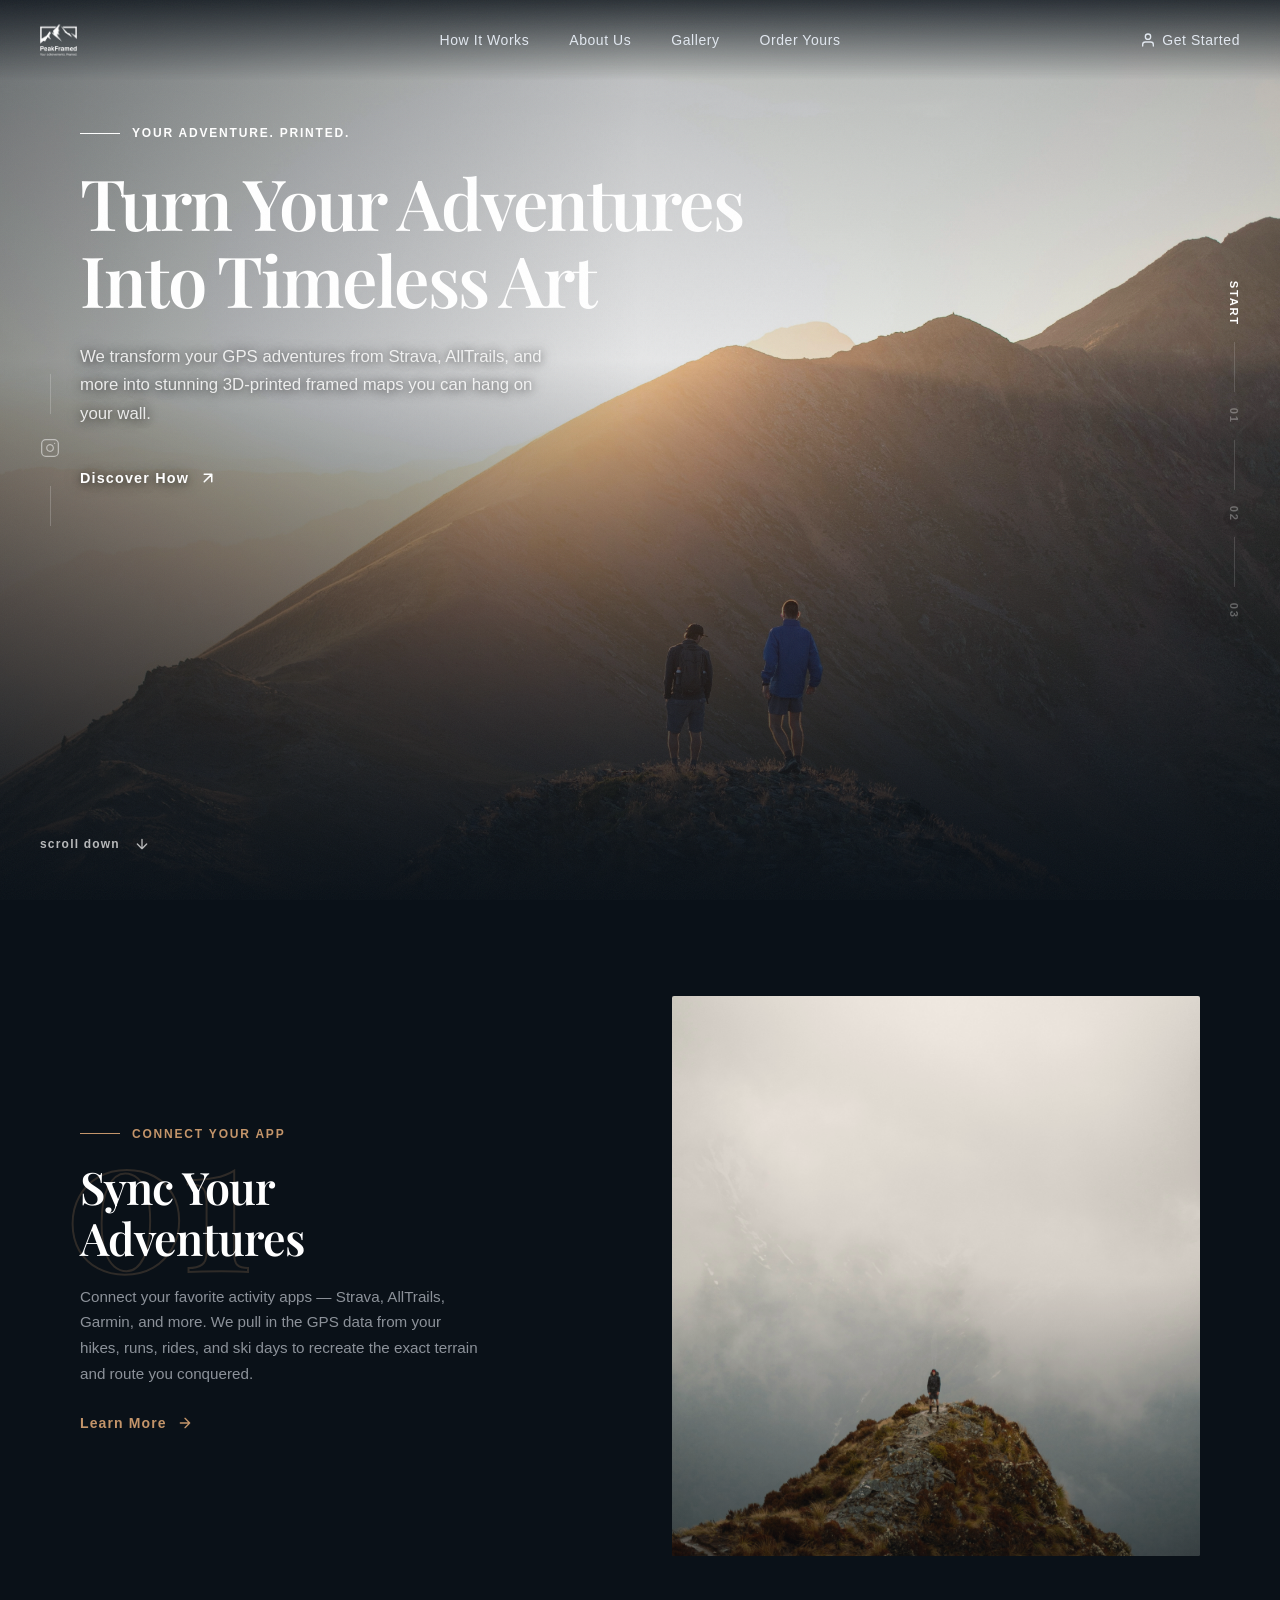
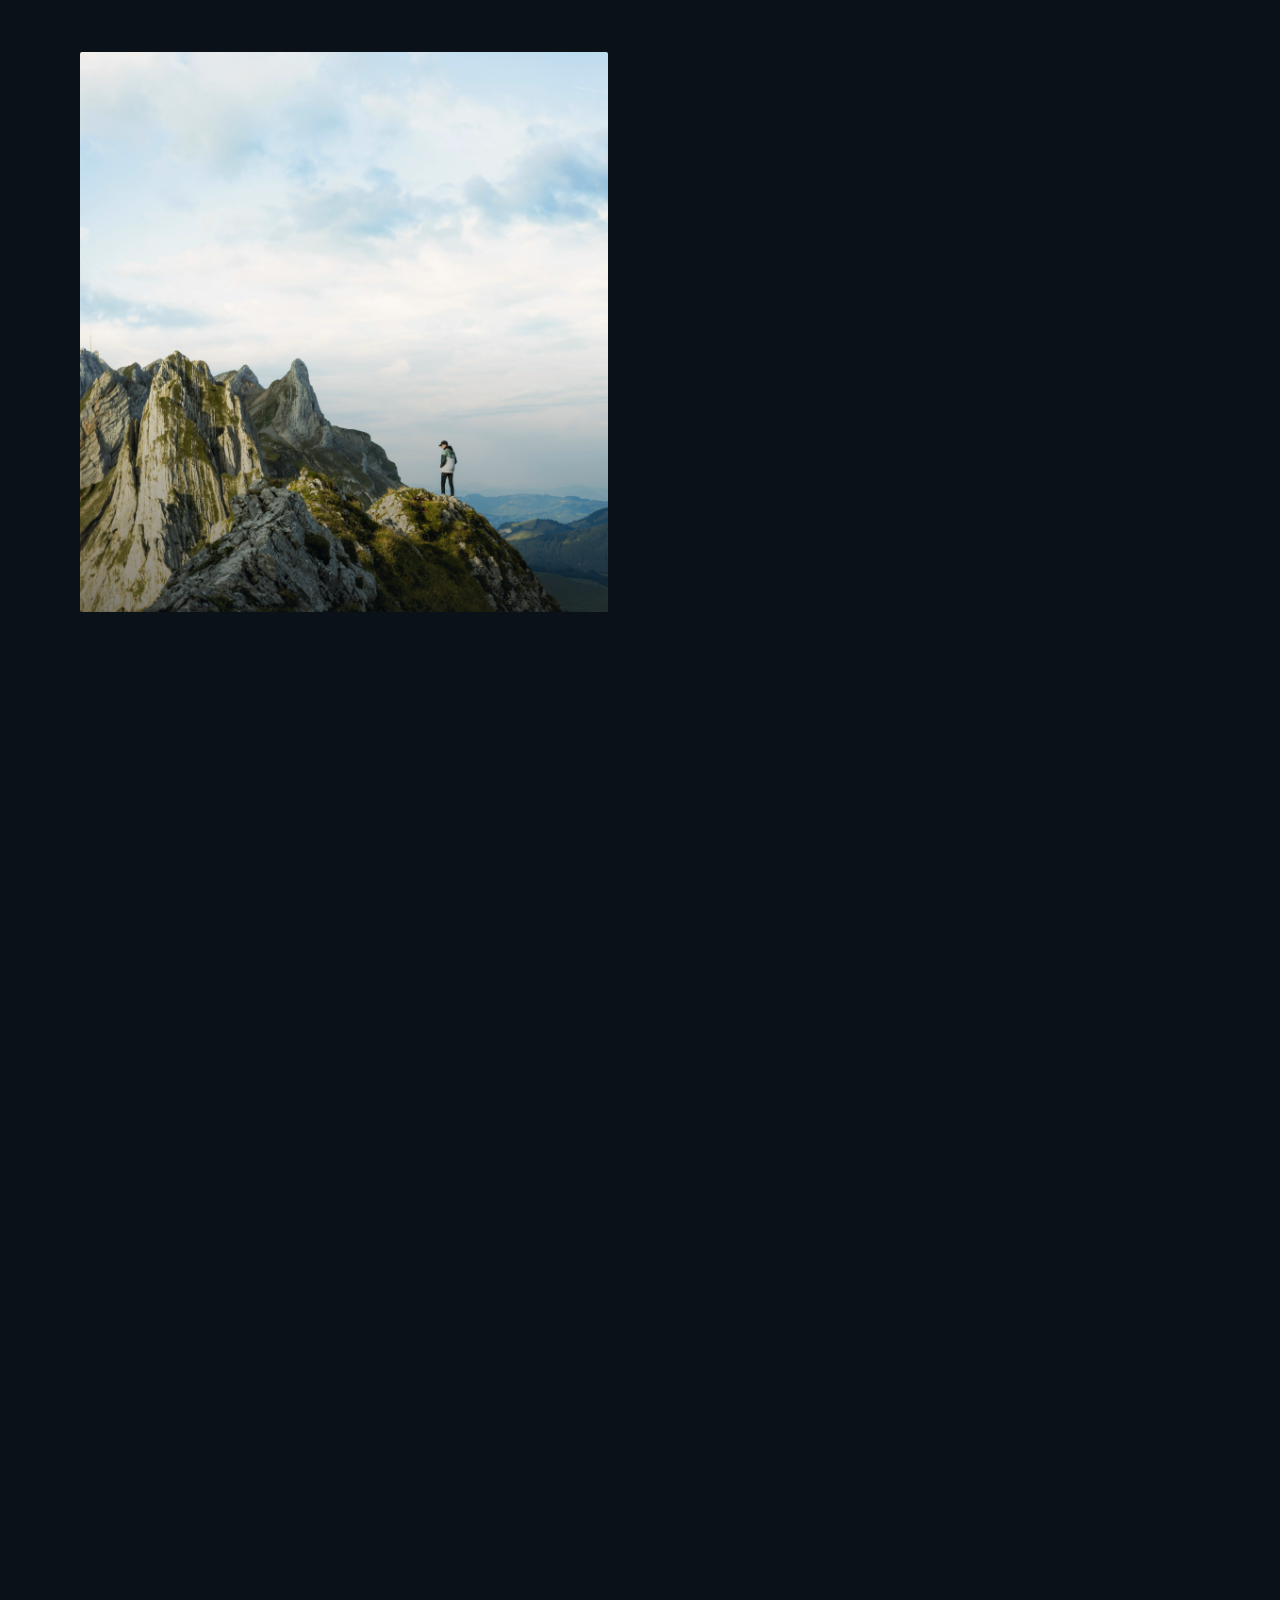
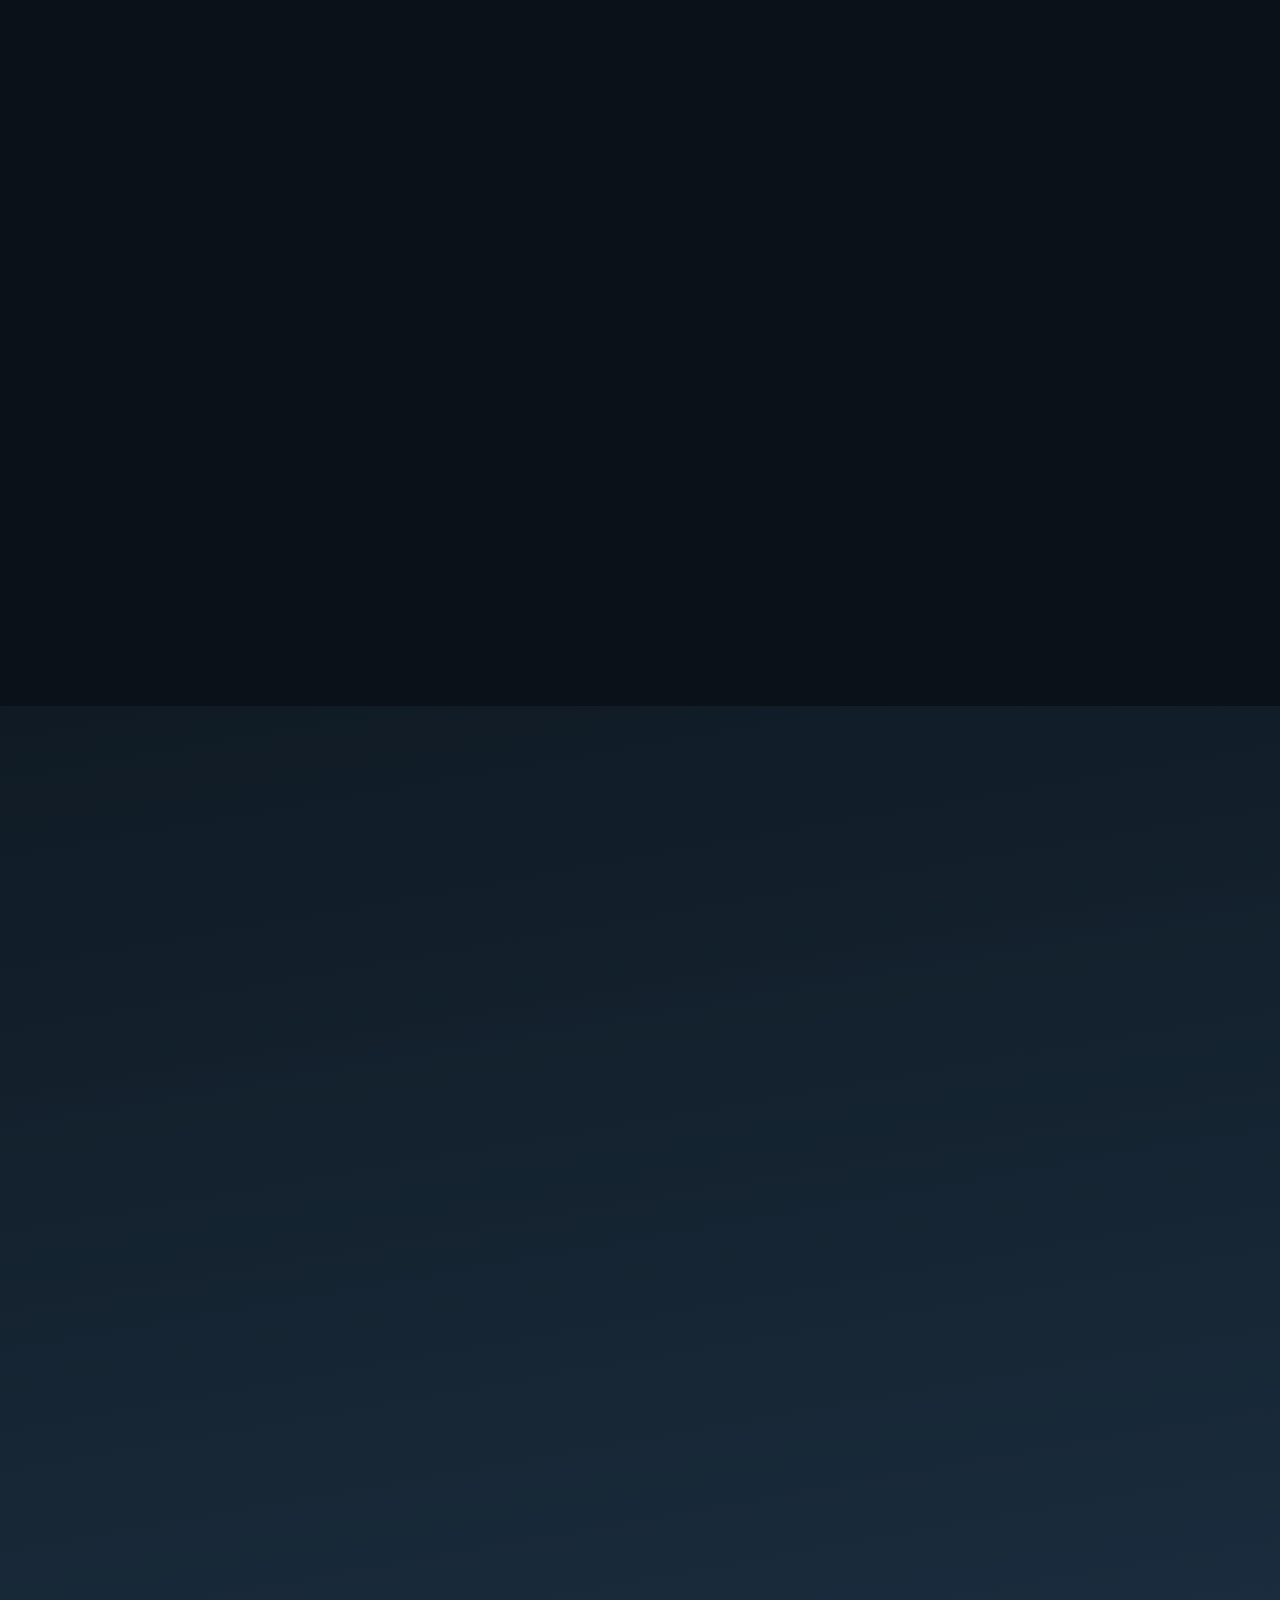
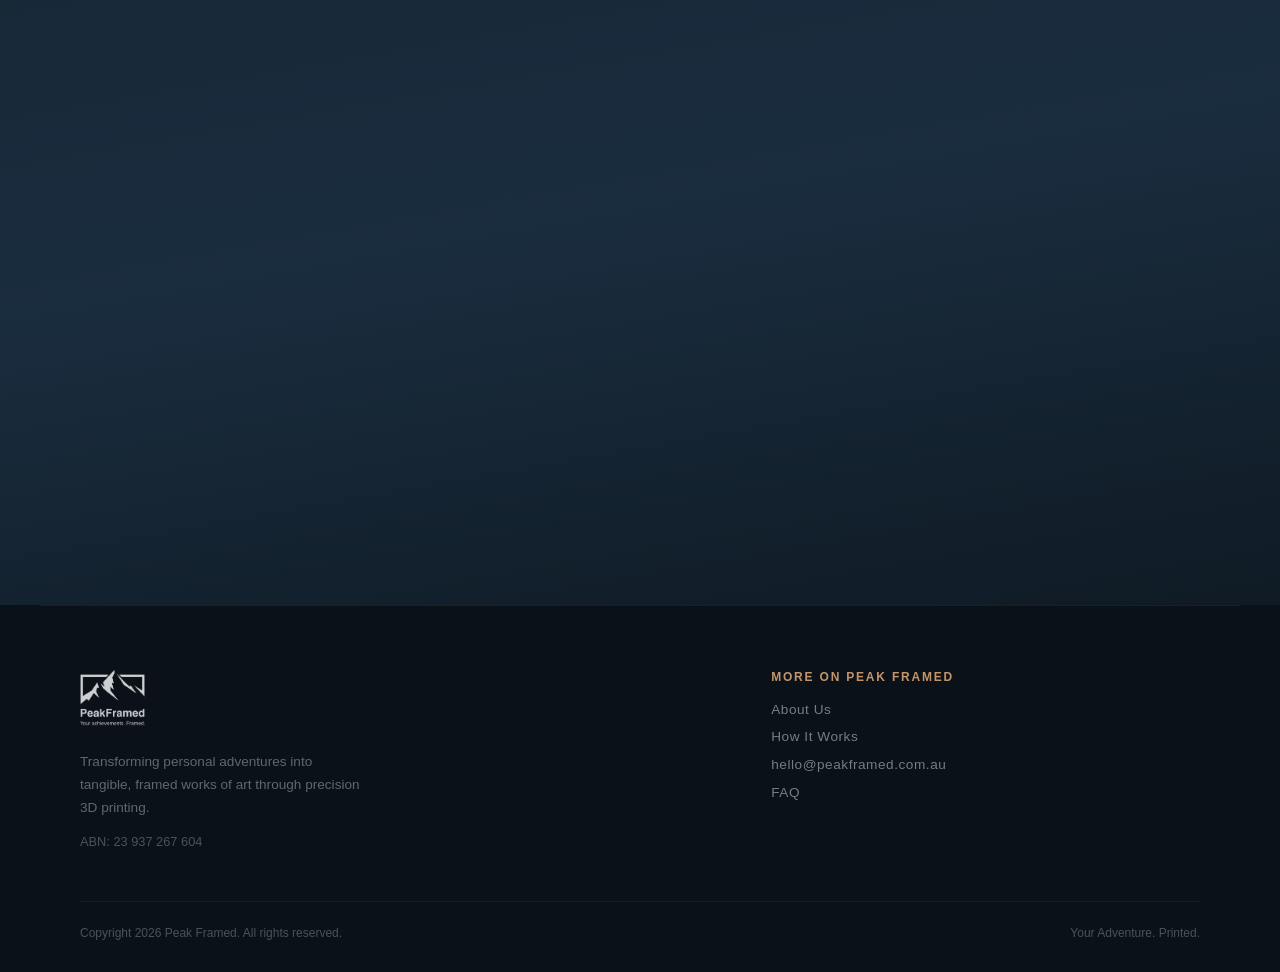
==== index.html @ cbdb5774 "Update slogan to "Your Adventure. Printed." and rebrand trail → adventure Replaced all "trail" refer" ====
<!DOCTYPE html>
<html lang="en">
<head>
  <meta charset="UTF-8">
  <meta name="viewport" content="width=device-width, initial-scale=1.0">
  <title>Peak Framed — Your Adventure. Printed.</title>
  <script src="https://cdn.tailwindcss.com"></script>
  <link rel="preconnect" href="https://fonts.googleapis.com">
  <link rel="preconnect" href="https://fonts.gstatic.com" crossorigin>
  <link href="https://fonts.googleapis.com/css2?family=Playfair+Display:ital,wght@0,400;0,500;0,600;0,700;1,400;1,500&display=swap" rel="stylesheet">
  <script>
    tailwind.config = {
      theme: {
        extend: {
          colors: {
            peak: {
              900: '#0a1118',
              800: '#0f1a24',
              700: '#162533',
              600: '#1e3044',
              accent: '#c4956a',
              light: '#e8d5c0',
            }
          },
          fontFamily: {
            display: ['"Playfair Display"', 'Georgia', 'serif'],
            body: ['-apple-system', 'BlinkMacSystemFont', '"SF Pro Text"', '"Helvetica Neue"', 'Arial', 'sans-serif'],
          }
        }
      }
    }
  </script>
  <style>
    * { margin: 0; padding: 0; box-sizing: border-box; }
    html { scroll-behavior: smooth; }
    body {
      font-family: -apple-system, BlinkMacSystemFont, "SF Pro Text", "Helvetica Neue", Arial, sans-serif;
      background: #0a1118;
      color: #e2e8f0;
      overflow-x: hidden;
    }

    /* Scrollbar */
    ::-webkit-scrollbar { width: 6px; }
    ::-webkit-scrollbar-track { background: #0a1118; }
    ::-webkit-scrollbar-thumb { background: #c4956a44; border-radius: 3px; }

    /* Hero */
    .hero-section {
      position: relative;
      min-height: 100vh;
      display: flex;
      flex-direction: column;
    }
    .hero-bg {
      position: absolute;
      inset: 0;
      z-index: 0;
    }
    .hero-bg img {
      width: 100%;
      height: 100%;
      object-fit: cover;
      object-position: center 30%;
    }
    .hero-bg::after {
      content: '';
      position: absolute;
      inset: 0;
      background:
        linear-gradient(to bottom, rgba(10,17,24,0.3) 0%, rgba(10,17,24,0.1) 40%, rgba(10,17,24,0.6) 75%, rgba(10,17,24,1) 100%),
        linear-gradient(to right, rgba(10,17,24,0.4) 0%, transparent 50%);
      mix-blend-mode: normal;
    }

    /* Section number watermark */
    .section-number {
      font-family: 'Playfair Display', serif;
      font-size: clamp(8rem, 15vw, 14rem);
      font-weight: 700;
      color: transparent;
      -webkit-text-stroke: 2px rgba(196,149,106,0.2);
      line-height: 1;
      position: absolute;
      top: -1.5rem;
      left: -1rem;
      letter-spacing: -0.04em;
      user-select: none;
      pointer-events: none;
    }

    /* Image treatment */
    .content-image {
      position: relative;
      overflow: hidden;
      border-radius: 2px;
    }
    .content-image img {
      width: 100%;
      height: 100%;
      object-fit: cover;
      transition: transform 0.7s cubic-bezier(0.22, 1, 0.36, 1);
    }
    .content-image:hover img {
      transform: scale(1.03);
    }
    .content-image::after {
      content: '';
      position: absolute;
      inset: 0;
      background: linear-gradient(to top, rgba(10,17,24,0.5) 0%, transparent 50%);
      pointer-events: none;
    }
    .content-image::before {
      content: '';
      position: absolute;
      inset: 0;
      background: rgba(196,149,106,0.08);
      mix-blend-mode: multiply;
      pointer-events: none;
      z-index: 1;
    }

    /* Subtle label */
    .label-line {
      display: inline-flex;
      align-items: center;
      gap: 12px;
      text-transform: uppercase;
      letter-spacing: 0.15em;
      font-size: 0.75rem;
      font-weight: 600;
      color: #c4956a;
    }
    .label-line::before {
      content: '';
      display: block;
      width: 40px;
      height: 1px;
      background: var(--line-color, #c4956a);
    }

    /* Nav link hover */
    .nav-link {
      position: relative;
      color: #e2e8f0;
      text-decoration: none;
      font-size: 0.875rem;
      letter-spacing: 0.04em;
      transition: color 0.3s ease;
    }
    .nav-link::after {
      content: '';
      position: absolute;
      bottom: -4px;
      left: 0;
      width: 0;
      height: 1px;
      background: #c4956a;
      transition: width 0.3s ease;
    }
    .nav-link:hover { color: #c4956a; }
    .nav-link:hover::after { width: 100%; }
    .nav-link:focus-visible {
      outline: 2px solid #c4956a;
      outline-offset: 4px;
      border-radius: 2px;
    }
    .nav-link:active { opacity: 0.8; }

    /* CTA button */
    .cta-btn {
      display: inline-flex;
      align-items: center;
      gap: 10px;
      color: #c4956a;
      font-size: 0.875rem;
      font-weight: 600;
      letter-spacing: 0.08em;
      text-decoration: none;
      transition: transform 0.3s cubic-bezier(0.22, 1, 0.36, 1), color 0.3s ease;
    }
    .cta-btn:hover { color: #e8d5c0; transform: translateX(4px); }
    .cta-btn:focus-visible {
      outline: 2px solid #c4956a;
      outline-offset: 4px;
      border-radius: 2px;
    }
    .cta-btn:active { opacity: 0.8; }
    .cta-btn svg {
      transition: transform 0.3s cubic-bezier(0.22, 1, 0.36, 1);
    }
    .cta-btn:hover svg { transform: translateX(3px); }

    /* Scroll indicator — bottom left like MNTN */
    .scroll-indicator {
      display: flex;
      align-items: center;
      gap: 14px;
      font-size: 0.75rem;
      font-weight: 600;
      letter-spacing: 0.1em;
      color: rgba(255,255,255,0.7);
      position: absolute;
      left: 2.5rem;
      bottom: 3rem;
      z-index: 10;
    }
    .scroll-indicator svg {
      animation: scrollBounce 2s ease-in-out infinite;
    }
    @keyframes scrollBounce {
      0%, 100% { transform: translateY(0); }
      50% { transform: translateY(6px); }
    }

    /* Social links — left side vertical */
    .social-links {
      position: fixed;
      left: 2.5rem;
      top: 50%;
      transform: translateY(-50%);
      display: flex;
      flex-direction: column;
      align-items: center;
      gap: 1.5rem;
      z-index: 40;
    }
    .social-links a {
      color: rgba(255,255,255,0.5);
      transition: color 0.3s ease, transform 0.3s ease;
    }
    .social-links a:hover {
      color: #fff;
      transform: scale(1.15);
    }
    .social-links a:focus-visible {
      outline: 2px solid #c4956a;
      outline-offset: 4px;
      border-radius: 2px;
    }
    .social-links a:active { opacity: 0.8; }
    .social-links::before {
      content: '';
      width: 1px;
      height: 40px;
      background: rgba(255,255,255,0.2);
    }
    .social-links::after {
      content: '';
      width: 1px;
      height: 40px;
      background: rgba(255,255,255,0.2);
    }

    /* Vertical nav — right side like MNTN */
    .vertical-nav {
      position: fixed;
      right: 2.5rem;
      top: 50%;
      transform: translateY(-50%);
      display: flex;
      flex-direction: column;
      align-items: center;
      gap: 0;
      z-index: 40;
    }
    .vertical-nav a {
      writing-mode: vertical-rl;
      text-orientation: mixed;
      font-size: 0.7rem;
      font-weight: 600;
      letter-spacing: 0.15em;
      text-transform: uppercase;
      color: rgba(255,255,255,0.3);
      text-decoration: none;
      padding: 1rem 0;
      transition: color 0.3s ease;
    }
    .vertical-nav a:hover { color: rgba(255,255,255,0.7); }
    .vertical-nav a:focus-visible {
      outline: 2px solid #c4956a;
      outline-offset: 4px;
      border-radius: 2px;
    }
    .vertical-nav a:active { opacity: 0.8; }
    .vertical-nav a.active { color: #fff; }
    .vertical-nav .nav-line {
      width: 1px;
      height: 50px;
      background: rgba(255,255,255,0.15);
      flex-shrink: 0;
    }

    /* Gallery masonry */
    .gallery-masonry {
      columns: 5;
      column-gap: 14px;
    }

    .gallery-item {
      position: relative;
      overflow: hidden;
      border-radius: 6px;
      cursor: pointer;
      break-inside: avoid;
      margin-bottom: 14px;
      transition: transform 0.4s cubic-bezier(0.22, 1, 0.36, 1), box-shadow 0.4s cubic-bezier(0.22, 1, 0.36, 1);
    }
    .gallery-item:hover {
      transform: translateY(-6px);
      box-shadow: 0 20px 40px rgba(0,0,0,0.4), 0 8px 16px rgba(196,149,106,0.08);
    }
    .gallery-item:focus-visible {
      outline: 2px solid #c4956a;
      outline-offset: 3px;
      border-radius: 6px;
    }
    .gallery-item:active { transform: translateY(-2px); }

    .gallery-item img {
      width: 100%;
      height: 100%;
      object-fit: cover;
      display: block;
      transition: transform 0.6s cubic-bezier(0.22, 1, 0.36, 1);
    }
    .gallery-item:hover img {
      transform: scale(1.04);
    }
    .gallery-item::after {
      content: '';
      position: absolute;
      inset: 0;
      background: linear-gradient(to top, rgba(10,17,24,0.35) 0%, transparent 40%);
      pointer-events: none;
      transition: opacity 0.4s ease;
    }
    .gallery-item:hover::after {
      opacity: 0.5;
    }

    /* Lightbox */
    .gallery-lightbox {
      position: fixed;
      inset: 0;
      z-index: 100;
      background: rgba(10,17,24,0.95);
      display: flex;
      align-items: center;
      justify-content: center;
      opacity: 0;
      pointer-events: none;
      transition: opacity 0.35s cubic-bezier(0.22, 1, 0.36, 1);
    }
    .gallery-lightbox.active {
      opacity: 1;
      pointer-events: auto;
    }
    .lightbox-img {
      max-width: 85vw;
      max-height: 85vh;
      object-fit: contain;
      border-radius: 4px;
      transform: scale(0.92);
      transition: transform 0.4s cubic-bezier(0.22, 1, 0.36, 1);
    }
    .gallery-lightbox.active .lightbox-img {
      transform: scale(1);
    }
    .lightbox-close {
      position: absolute;
      top: 1.5rem;
      right: 2rem;
      background: none;
      border: none;
      color: rgba(255,255,255,0.7);
      font-size: 2rem;
      cursor: pointer;
      transition: color 0.3s ease, transform 0.3s ease;
      line-height: 1;
    }
    .lightbox-close:hover { color: #fff; transform: scale(1.15); }
    .lightbox-close:focus-visible { outline: 2px solid #c4956a; outline-offset: 4px; border-radius: 2px; }
    .lightbox-prev,
    .lightbox-next {
      position: absolute;
      top: 50%;
      transform: translateY(-50%);
      background: rgba(255,255,255,0.08);
      border: 1px solid rgba(255,255,255,0.1);
      border-radius: 50%;
      width: 48px;
      height: 48px;
      display: flex;
      align-items: center;
      justify-content: center;
      color: rgba(255,255,255,0.7);
      cursor: pointer;
      transition: background 0.3s ease, color 0.3s ease, transform 0.3s ease;
    }
    .lightbox-prev { left: 2rem; }
    .lightbox-next { right: 2rem; }
    .lightbox-prev:hover,
    .lightbox-next:hover {
      background: rgba(196,149,106,0.15);
      color: #fff;
    }
    .lightbox-prev:focus-visible,
    .lightbox-next:focus-visible {
      outline: 2px solid #c4956a;
      outline-offset: 4px;
    }
    .lightbox-prev:active,
    .lightbox-next:active { transform: translateY(-50%) scale(0.95); }

    /* ===== Product / Order Section ===== */
    .product-section {
      display: grid;
      grid-template-columns: 1fr 1fr;
      gap: 4rem;
      align-items: start;
    }
    .product-image-wrap {
      position: relative;
      border-radius: 6px;
      overflow: hidden;
      background: #0f1a24;
      aspect-ratio: 1;
    }
    .product-image-wrap img {
      position: absolute;
      inset: 0;
      width: 100%;
      height: 100%;
      object-fit: cover;
      opacity: 0;
      transition: opacity 0.5s cubic-bezier(0.22, 1, 0.36, 1);
    }
    .product-image-wrap img.active { opacity: 1; }

    .product-right h2 {
      font-family: 'Playfair Display', Georgia, serif;
      font-size: clamp(1.8rem, 3vw, 2.4rem);
      font-weight: 600;
      line-height: 1.15;
      letter-spacing: -0.02em;
      color: #fff;
    }
    .product-right .product-subtitle {
      font-size: 0.9rem;
      color: rgba(226,232,240,0.5);
      margin-top: 0.5rem;
      line-height: 1.6;
    }
    .product-price {
      font-family: 'Playfair Display', Georgia, serif;
      font-size: 1.6rem;
      font-weight: 600;
      color: #fff;
      margin: 1.5rem 0;
    }
    .product-price .price-note {
      font-family: -apple-system, BlinkMacSystemFont, "SF Pro Text", sans-serif;
      font-size: 0.75rem;
      font-weight: 400;
      color: rgba(226,232,240,0.4);
      margin-left: 0.5rem;
    }

    /* Frame selector */
    .frame-selector {
      margin: 1.5rem 0;
    }
    .frame-selector-title {
      font-size: 0.75rem;
      text-transform: uppercase;
      letter-spacing: 0.15em;
      font-weight: 600;
      color: rgba(226,232,240,0.5);
      margin-bottom: 0.75rem;
    }
    .frame-btns {
      display: flex;
      gap: 10px;
    }
    .frame-btn {
      flex: 1;
      padding: 0.8rem 1.2rem;
      background: rgba(255,255,255,0.04);
      border: 1px solid rgba(255,255,255,0.1);
      border-radius: 6px;
      color: rgba(226,232,240,0.6);
      font-size: 0.85rem;
      font-weight: 600;
      cursor: pointer;
      transition: border-color 0.3s ease, color 0.3s ease, background 0.3s ease;
      text-align: center;
    }
    .frame-btn:hover {
      border-color: rgba(196,149,106,0.4);
      color: #e2e8f0;
    }
    .frame-btn.active {
      border-color: #c4956a;
      color: #fff;
      background: rgba(196,149,106,0.1);
    }
    .frame-btn:focus-visible {
      outline: 2px solid #c4956a;
      outline-offset: 2px;
      border-radius: 6px;
    }

    /* Order form fields */
    .order-form {
      display: flex;
      flex-direction: column;
      gap: 0.75rem;
      margin: 1.5rem 0;
    }
    .order-field {
      display: flex;
      flex-direction: column;
      gap: 0.3rem;
    }
    .order-field label {
      font-size: 0.72rem;
      text-transform: uppercase;
      letter-spacing: 0.12em;
      font-weight: 600;
      color: rgba(226,232,240,0.45);
    }
    .order-field input,
    .order-field select {
      background: rgba(255,255,255,0.04);
      border: 1px solid rgba(255,255,255,0.1);
      border-radius: 6px;
      padding: 0.7rem 0.9rem;
      font-size: 0.88rem;
      color: #e2e8f0;
      font-family: inherit;
      transition: border-color 0.3s ease;
      width: 100%;
    }
    .order-field input::placeholder {
      color: rgba(226,232,240,0.25);
    }
    .order-field input[type="date"] {
      height: auto;
      line-height: normal;
      padding: 0.7rem 0.9rem;
      min-height: 0;
    }
    .order-field input:focus,
    .order-field select:focus {
      outline: none;
      border-color: #c4956a;
    }
    .order-field-row {
      display: grid;
      grid-template-columns: 1fr 1fr;
      gap: 0.75rem;
    }
    .order-field select {
      appearance: none;
      background-image: url("data:image/svg+xml,%3Csvg width='12' height='8' viewBox='0 0 12 8' fill='none' xmlns='http://www.w3.org/2000/svg'%3E%3Cpath d='M1 1.5L6 6.5L11 1.5' stroke='%23c4956a' stroke-width='1.5' stroke-linecap='round' stroke-linejoin='round'/%3E%3C/svg%3E");
      background-repeat: no-repeat;
      background-position: right 0.9rem center;
      padding-right: 2.5rem;
    }
    .order-field select option {
      background: #0f1a24;
      color: #e2e8f0;
    }

    /* Order button */
    .order-btn {
      width: 100%;
      padding: 1rem;
      background: #c4956a;
      border: none;
      border-radius: 6px;
      color: #0a1118;
      font-size: 0.9rem;
      font-weight: 700;
      letter-spacing: 0.06em;
      cursor: pointer;
      transition: background 0.3s ease, transform 0.3s cubic-bezier(0.22, 1, 0.36, 1);
      margin-top: 0.5rem;
    }
    .order-btn:hover {
      background: #d4a87a;
      transform: translateY(-1px);
    }
    .order-btn:active {
      transform: translateY(0);
    }
    .order-btn:focus-visible {
      outline: 2px solid #fff;
      outline-offset: 3px;
      border-radius: 6px;
    }

    .order-note {
      font-size: 0.78rem;
      color: rgba(226,232,240,0.35);
      line-height: 1.6;
      margin-top: 0.75rem;
    }

    /* Delivery info */
    .delivery-info {
      margin-top: 1.5rem;
      display: flex;
      flex-direction: column;
      gap: 1rem;
      padding-top: 1.5rem;
      border-top: 1px solid rgba(255,255,255,0.06);
    }
    .delivery-option {
      display: flex;
      gap: 0.75rem;
      align-items: flex-start;
    }
    .delivery-option svg {
      flex-shrink: 0;
      margin-top: 2px;
      color: #c4956a;
    }
    .delivery-option-title {
      font-size: 0.82rem;
      font-weight: 600;
      color: rgba(226,232,240,0.7);
    }
    .delivery-option-text {
      font-size: 0.78rem;
      color: rgba(226,232,240,0.4);
      line-height: 1.5;
    }

    /* Product accordion */
    .product-accordion {
      margin-top: 2rem;
      border-top: 1px solid rgba(255,255,255,0.06);
    }
    .product-accordion-item {
      border-bottom: 1px solid rgba(255,255,255,0.06);
    }
    .product-accordion-header {
      display: flex;
      justify-content: space-between;
      align-items: center;
      padding: 1rem 0;
      cursor: pointer;
      background: none;
      border: none;
      width: 100%;
      text-align: left;
      color: #e2e8f0;
      font-size: 0.88rem;
      font-weight: 600;
    }
    .product-accordion-header:hover { color: #c4956a; }
    .product-accordion-header:focus-visible {
      outline: 2px solid #c4956a;
      outline-offset: 2px;
      border-radius: 2px;
    }
    .product-accordion-header svg {
      transition: transform 0.3s ease;
      flex-shrink: 0;
      color: rgba(226,232,240,0.4);
    }
    .product-accordion-item.open .product-accordion-header svg {
      transform: rotate(180deg);
    }
    .product-accordion-body {
      max-height: 0;
      overflow: hidden;
      transition: max-height 0.4s cubic-bezier(0.22, 1, 0.36, 1);
    }
    .product-accordion-item.open .product-accordion-body {
      max-height: 500px;
    }
    .product-accordion-content {
      padding: 0 0 1rem;
      font-size: 0.85rem;
      line-height: 1.7;
      color: rgba(226,232,240,0.5);
    }

    /* Fade-in on scroll */
    .fade-up {
      opacity: 0;
      transform: translateY(30px);
      transition: opacity 0.8s cubic-bezier(0.22, 1, 0.36, 1), transform 0.8s cubic-bezier(0.22, 1, 0.36, 1);
    }
    .fade-up.visible {
      opacity: 1;
      transform: translateY(0);
    }

    /* Mobile hamburger */
    .mobile-menu-btn {
      display: none;
      flex-direction: column;
      gap: 5px;
      background: none;
      border: none;
      cursor: pointer;
      padding: 4px;
      z-index: 60;
    }
    .mobile-menu-btn span {
      display: block;
      width: 22px;
      height: 2px;
      background: #e2e8f0;
      border-radius: 1px;
      transition: transform 0.3s ease, opacity 0.3s ease;
    }
    .mobile-menu-btn.active span:nth-child(1) { transform: translateY(7px) rotate(45deg); }
    .mobile-menu-btn.active span:nth-child(2) { opacity: 0; }
    .mobile-menu-btn.active span:nth-child(3) { transform: translateY(-7px) rotate(-45deg); }

    .mobile-nav {
      display: none;
      position: fixed;
      inset: 0;
      background: rgba(10,17,24,0.97);
      z-index: 55;
      flex-direction: column;
      align-items: center;
      justify-content: center;
      gap: 2rem;
    }
    .mobile-nav.open { display: flex; }
    .mobile-nav a {
      font-family: 'Playfair Display', Georgia, serif;
      font-size: 1.5rem;
      color: #e2e8f0;
      text-decoration: none;
      transition: color 0.3s ease;
    }
    .mobile-nav a:hover { color: #c4956a; }
    .mobile-nav a:focus-visible { outline: 2px solid #c4956a; outline-offset: 4px; border-radius: 2px; }
    .mobile-nav a:active { opacity: 0.8; }

    /* Responsive */
    @media (max-width: 768px) {
      .mobile-menu-btn { display: flex; }
      header nav { display: none !important; }
      header a[href="#get-started"] { display: none !important; }

      .hero-content {
        padding-top: 30vh !important;
        padding-left: 1.5rem !important;
      }
      .hero-content h1 {
        font-size: 2.2rem !important;
      }
      .hero-content p.body-text {
        font-size: 0.95rem !important;
      }

      .section-grid {
        grid-template-columns: 1fr !important;
        gap: 2rem !important;
      }
      .section-image {
        height: 350px !important;
        order: -1;
      }
      .section-text {
        padding: 0 !important;
      }
      .section-number {
        font-size: 6rem !important;
      }

      .scroll-indicator { left: 1.5rem !important; }
      .social-links { display: none; }
      .vertical-nav { display: none; }

      .footer-grid {
        grid-template-columns: 1fr !important;
        gap: 2rem !important;
      }
      .footer-bottom {
        flex-direction: column !important;
        gap: 0.5rem !important;
        text-align: center;
      }

      header {
        padding: 1rem 1.25rem !important;
      }

      .gallery-masonry {
        columns: 2 !important;
        column-gap: 10px;
      }
      .gallery-item {
        margin-bottom: 10px;
      }

      .product-section {
        grid-template-columns: 1fr !important;
        gap: 2rem !important;
      }
      .product-image-wrap {
        max-height: 400px;
      }
      .order-field-row {
        grid-template-columns: 1fr !important;
      }

      .lightbox-prev { left: 0.75rem; }
      .lightbox-next { right: 0.75rem; }
      .lightbox-img { max-width: 95vw; max-height: 80vh; }
    }

    @media (max-width: 1024px) and (min-width: 769px) {
      .gallery-masonry {
        columns: 3 !important;
        column-gap: 12px;
      }
      .gallery-item {
        margin-bottom: 12px;
      }
    }

    @media (max-width: 480px) {
      .hero-content h1 {
        font-size: 1.8rem !important;
      }
      .hero-content {
        padding-top: 25vh !important;
        padding-left: 1rem !important;
        padding-right: 1rem !important;
      }
      .section-image {
        height: 280px !important;
      }
    }

    /* Grain overlay */
    .grain {
      position: fixed;
      inset: 0;
      pointer-events: none;
      z-index: 9999;
      opacity: 0.035;
      background-image: url("data:image/svg+xml,%3Csvg viewBox='0 0 256 256' xmlns='http://www.w3.org/2000/svg'%3E%3Cfilter id='noise'%3E%3CfeTurbulence type='fractalNoise' baseFrequency='0.9' numOctaves='4' stitchTiles='stitch'/%3E%3C/filter%3E%3Crect width='100%25' height='100%25' filter='url(%23noise)'/%3E%3C/svg%3E");
      background-repeat: repeat;
      background-size: 256px 256px;
    }
  </style>
</head>
<body>

  <!-- Grain texture overlay -->
  <div class="grain"></div>

  <!-- ========== SOCIAL LINKS (left side) ========== -->
  <div class="social-links">
    <a href="https://www.instagram.com/peakframed" target="_blank" rel="noopener noreferrer" aria-label="Follow us on Instagram">
      <svg width="20" height="20" viewBox="0 0 24 24" fill="none" stroke="currentColor" stroke-width="1.5" stroke-linecap="round" stroke-linejoin="round">
        <rect x="2" y="2" width="20" height="20" rx="5" ry="5"/>
        <path d="M16 11.37A4 4 0 1 1 12.63 8 4 4 0 0 1 16 11.37z"/>
        <line x1="17.5" y1="6.5" x2="17.51" y2="6.5"/>
      </svg>
    </a>
  </div>

  <!-- ========== VERTICAL NAV (right side) ========== -->
  <div class="vertical-nav">
    <a href="#hero" class="active" data-section="hero">Start</a>
    <div class="nav-line"></div>
    <a href="#how-it-works" data-section="how-it-works">01</a>
    <div class="nav-line"></div>
    <a href="#about" data-section="about">02</a>
    <div class="nav-line"></div>
    <a href="#gallery" data-section="gallery">03</a>
  </div>

  <!-- ========== HEADER ========== -->
  <header style="position:fixed; top:0; left:0; right:0; z-index:50; padding:1.5rem 2.5rem; display:flex; align-items:center; justify-content:space-between; background:linear-gradient(to bottom, rgba(10,17,24,0.8), transparent); backdrop-filter:blur(4px); -webkit-backdrop-filter:blur(4px);">
    <!-- Logo -->
    <a href="#" style="display:flex; align-items:center; z-index:10;" aria-label="Peak Framed Home">
      <img src="PeakFramedWhite.png" alt="Peak Framed" style="height:32px; width:auto;">
    </a>
    <!-- Nav -->
    <nav style="display:flex; gap:2.5rem; position:absolute; left:50%; transform:translateX(-50%);">
      <a href="#how-it-works" class="nav-link">How It Works</a>
      <a href="#about" class="nav-link">About Us</a>
      <a href="#gallery" class="nav-link">Gallery</a>
      <a href="#get-started" class="nav-link">Order Yours</a>
    </nav>
    <!-- CTA -->
    <a href="#get-started" class="nav-link" style="display:flex; align-items:center; gap:6px;">
      <svg width="16" height="16" viewBox="0 0 24 24" fill="none" stroke="currentColor" stroke-width="2" stroke-linecap="round" stroke-linejoin="round"><path d="M20 21v-2a4 4 0 0 0-4-4H8a4 4 0 0 0-4 4v2"/><circle cx="12" cy="7" r="4"/></svg>
      Get Started
    </a>
    <!-- Mobile menu button -->
    <button class="mobile-menu-btn" onclick="document.querySelector('.mobile-nav').classList.toggle('open'); this.classList.toggle('active')" aria-label="Toggle menu">
      <span></span><span></span><span></span>
    </button>
  </header>

  <!-- Mobile nav overlay -->
  <div class="mobile-nav">
    <a href="#how-it-works" onclick="document.querySelector('.mobile-nav').classList.remove('open'); document.querySelector('.mobile-menu-btn').classList.remove('active')">How It Works</a>
    <a href="#about" onclick="document.querySelector('.mobile-nav').classList.remove('open'); document.querySelector('.mobile-menu-btn').classList.remove('active')">About Us</a>
    <a href="#gallery" onclick="document.querySelector('.mobile-nav').classList.remove('open'); document.querySelector('.mobile-menu-btn').classList.remove('active')">Gallery</a>
    <a href="#get-started" onclick="document.querySelector('.mobile-nav').classList.remove('open'); document.querySelector('.mobile-menu-btn').classList.remove('active')">Order Yours</a>
  </div>

  <!-- ========== HERO ========== -->
  <section id="hero" class="hero-section">
    <div class="hero-bg">
      <img src="HikeMountain 1.jpg" alt="Two hikers standing on a mountain ridge at golden hour">
    </div>

    <!-- Left-aligned hero content like MNTN -->
    <div class="hero-content" style="position:relative; z-index:10; flex:1; display:flex; flex-direction:column; justify-content:flex-start; align-items:flex-start; text-align:left; padding:0 2.5rem; padding-top:14vh; padding-left:5rem;">
      <p class="label-line" style="margin-bottom:1.5rem; color:#fff; --line-color:#fff;">Your Adventure. Printed.</p>
      <h1 style="font-family:'Playfair Display',Georgia,serif; font-size:clamp(2.5rem,5.5vw,4.5rem); font-weight:600; line-height:1.1; letter-spacing:-0.03em; color:#fff; max-width:700px;">
        Turn Your Adventures<br>Into Timeless Art
      </h1>
      <p class="body-text" style="margin-top:1.5rem; font-size:1.05rem; line-height:1.7; color:rgba(255,255,255,0.85); max-width:480px; text-shadow:0 1px 8px rgba(0,0,0,0.6), 0 0 20px rgba(0,0,0,0.3);">
        We transform your GPS adventures from Strava, AllTrails, and more into stunning 3D-printed framed maps you can hang on your wall.
      </p>
      <a href="#how-it-works" class="cta-btn" style="margin-top:2.5rem; font-size:0.9rem; color:#fff; text-shadow:0 1px 8px rgba(0,0,0,0.6), 0 0 20px rgba(0,0,0,0.3);">
        Discover How
        <svg width="18" height="18" viewBox="0 0 24 24" fill="none" stroke="currentColor" stroke-width="2" stroke-linecap="round" stroke-linejoin="round"><path d="M7 17l9.2-9.2M17 17V7H7"/></svg>
      </a>
    </div>

    <!-- Scroll indicator — bottom left -->
    <div class="scroll-indicator">
      <span>scroll down</span>
      <svg width="16" height="16" viewBox="0 0 24 24" fill="none" stroke="currentColor" stroke-width="2" stroke-linecap="round" stroke-linejoin="round"><path d="M12 5v14M19 12l-7 7-7-7"/></svg>
    </div>
  </section>

  <!-- ========== SECTION 01 ========== -->
  <section id="how-it-works" style="position:relative; padding:6rem 2.5rem 3rem; max-width:1200px; margin:0 auto;">
    <div class="section-grid" style="display:grid; grid-template-columns:1fr 1fr; gap:4rem; align-items:center;">
      <!-- Text -->
      <div class="fade-up section-text" style="position:relative;">
        <span class="section-number">01</span>
        <p class="label-line" style="margin-bottom:1.25rem; position:relative; z-index:2;">Connect Your App</p>
        <h2 style="font-family:'Playfair Display',Georgia,serif; font-size:clamp(2rem,3.5vw,2.8rem); font-weight:600; line-height:1.15; letter-spacing:-0.02em; color:#fff; position:relative; z-index:2;">
          Sync Your<br>Adventures
        </h2>
        <p style="margin-top:1.25rem; font-size:0.95rem; line-height:1.7; color:rgba(226,232,240,0.6); max-width:400px; position:relative; z-index:2;">
          Connect your favorite activity apps — Strava, AllTrails, Garmin, and more. We pull in the GPS data from your hikes, runs, rides, and ski days to recreate the exact terrain and route you conquered.
        </p>
        <a href="#" class="cta-btn" style="margin-top:1.75rem; position:relative; z-index:2;">
          Learn More
          <svg width="16" height="16" viewBox="0 0 24 24" fill="none" stroke="currentColor" stroke-width="2" stroke-linecap="round" stroke-linejoin="round"><path d="M5 12h14M12 5l7 7-7 7"/></svg>
        </a>
      </div>
      <!-- Image -->
      <div class="fade-up content-image section-image" style="height:560px; transition-delay:0.15s;">
        <img src="HikeMountain 2.jpg" alt="Hiker standing on misty mountain peak" style="object-position:center;">
      </div>
    </div>
  </section>

  <!-- ========== SECTION 02 ========== -->
  <section id="about" style="position:relative; padding:3rem 2.5rem; max-width:1200px; margin:0 auto;">
    <div class="section-grid" style="display:grid; grid-template-columns:1fr 1fr; gap:4rem; align-items:center;">
      <!-- Image -->
      <div class="fade-up content-image section-image" style="height:560px;">
        <img src="HikeMountain 3.jpg" alt="Hiker on dramatic rocky mountain ridge" style="object-position:center;">
      </div>
      <!-- Text -->
      <div class="fade-up section-text" style="position:relative; transition-delay:0.15s;">
        <span class="section-number" style="right:-1rem; left:auto;">02</span>
        <p class="label-line" style="margin-bottom:1.25rem; position:relative; z-index:2;">3D Printed Terrain</p>
        <h2 style="font-family:'Playfair Display',Georgia,serif; font-size:clamp(2rem,3.5vw,2.8rem); font-weight:600; line-height:1.15; letter-spacing:-0.02em; color:#fff; position:relative; z-index:2;">
          Crafted With<br>Precision
        </h2>
        <p style="margin-top:1.25rem; font-size:0.95rem; line-height:1.7; color:rgba(226,232,240,0.6); max-width:400px; position:relative; z-index:2;">
          Using high-resolution elevation data, we 3D print the actual terrain of your route — every ridge, valley, and switchback. Your adventure is highlighted across the landscape, turning raw GPS data into a tactile, topographic masterpiece.
        </p>
        <a href="#" class="cta-btn" style="margin-top:1.75rem; position:relative; z-index:2;">
          Learn More
          <svg width="16" height="16" viewBox="0 0 24 24" fill="none" stroke="currentColor" stroke-width="2" stroke-linecap="round" stroke-linejoin="round"><path d="M5 12h14M12 5l7 7-7 7"/></svg>
        </a>
      </div>
    </div>
  </section>

  <!-- ========== SECTION 03 ========== -->
  <section id="gallery" style="position:relative; padding:3rem 2.5rem 6rem; max-width:1200px; margin:0 auto;">
    <div class="section-grid" style="display:grid; grid-template-columns:1fr 1fr; gap:4rem; align-items:center;">
      <!-- Text -->
      <div class="fade-up section-text" style="position:relative;">
        <span class="section-number">03</span>
        <p class="label-line" style="margin-bottom:1.25rem; position:relative; z-index:2;">Framed & Delivered</p>
        <h2 style="font-family:'Playfair Display',Georgia,serif; font-size:clamp(2rem,3.5vw,2.8rem); font-weight:600; line-height:1.15; letter-spacing:-0.02em; color:#fff; position:relative; z-index:2;">
          Your Memory,<br>On Display
        </h2>
        <p style="margin-top:1.25rem; font-size:0.95rem; line-height:1.7; color:rgba(226,232,240,0.6); max-width:400px; position:relative; z-index:2;">
          Each piece is professionally framed and ready to hang. Whether it's a summit hike, a century ride, a powder day, or a travel route — your personal achievement becomes a conversation piece and a lasting memory on your wall.
        </p>
        <a href="#" class="cta-btn" style="margin-top:1.75rem; position:relative; z-index:2;">
          Learn More
          <svg width="16" height="16" viewBox="0 0 24 24" fill="none" stroke="currentColor" stroke-width="2" stroke-linecap="round" stroke-linejoin="round"><path d="M5 12h14M12 5l7 7-7 7"/></svg>
        </a>
      </div>
      <!-- Image -->
      <div class="fade-up content-image section-image" style="height:560px; transition-delay:0.15s;">
        <img src="HikeMountain 4.jpg" alt="Skier overlooking vast snowy mountain range" style="object-position:center;">
      </div>
    </div>
  </section>

  <!-- ========== GALLERY ========== -->
  <section id="our-work" style="position:relative; padding:6rem 2.5rem 4rem; max-width:1200px; margin:0 auto;">
    <div class="fade-up" style="margin-bottom:3rem;">
      <p class="label-line" style="margin-bottom:1.25rem;">Our Work</p>
      <h2 style="font-family:'Playfair Display',Georgia,serif; font-size:clamp(2rem,3.5vw,2.8rem); font-weight:600; line-height:1.15; letter-spacing:-0.02em; color:#fff;">
        Gallery
      </h2>
    </div>

    <div class="gallery-masonry fade-up">
      <div class="gallery-item" data-index="0"><img src="gallery/gallery-1.jpg" alt="Peak Framed adventure map"></div>
      <div class="gallery-item" data-index="1"><img src="gallery/gallery-2.jpg" alt="Peak Framed adventure map"></div>
      <div class="gallery-item" data-index="2"><img src="gallery/gallery-3.jpg" alt="Peak Framed adventure map"></div>
      <div class="gallery-item" data-index="3"><img src="gallery/gallery-4.jpg" alt="Peak Framed adventure map"></div>
      <div class="gallery-item" data-index="4"><img src="gallery/gallery-5.jpg" alt="Peak Framed adventure map"></div>
      <div class="gallery-item" data-index="5"><img src="gallery/gallery-6.jpg" alt="Peak Framed adventure map"></div>
      <div class="gallery-item" data-index="6"><img src="gallery/gallery-7.jpg" alt="Peak Framed adventure map"></div>
      <div class="gallery-item" data-index="7"><img src="gallery/gallery-8.jpg" alt="Peak Framed adventure map"></div>
      <div class="gallery-item" data-index="8"><img src="gallery/gallery-9.jpg" alt="Peak Framed adventure map"></div>
      <div class="gallery-item" data-index="9"><img src="gallery/gallery-10.jpg" alt="Peak Framed adventure map"></div>
      <div class="gallery-item" data-index="10"><img src="gallery/gallery-11.jpg" alt="Peak Framed adventure map"></div>
    </div>
  </section>

  <!-- Lightbox overlay -->
  <div class="gallery-lightbox" id="galleryLightbox">
    <button class="lightbox-close" aria-label="Close lightbox">&times;</button>
    <button class="lightbox-prev" aria-label="Previous image">
      <svg width="24" height="24" viewBox="0 0 24 24" fill="none" stroke="currentColor" stroke-width="2" stroke-linecap="round" stroke-linejoin="round"><path d="M15 18l-6-6 6-6"/></svg>
    </button>
    <button class="lightbox-next" aria-label="Next image">
      <svg width="24" height="24" viewBox="0 0 24 24" fill="none" stroke="currentColor" stroke-width="2" stroke-linecap="round" stroke-linejoin="round"><path d="M9 18l6-6-6-6"/></svg>
    </button>
    <img class="lightbox-img" id="lightboxImg" src="" alt="Gallery image enlarged">
  </div>

  <!-- ========== ORDER / PRODUCT ========== -->
  <section id="get-started" style="position:relative; padding:6rem 0 4rem; background: linear-gradient(170deg, #0f1a24 0%, #162533 40%, #1a2d3f 70%, #0f1a24 100%);">
    <div style="max-width:1200px; margin:0 auto; padding:0 2.5rem;">
    <div class="fade-up" style="margin-bottom:3rem;">
      <p class="label-line" style="margin-bottom:1.25rem;">Order Yours</p>
      <h2 style="font-family:'Playfair Display',Georgia,serif; font-size:clamp(2rem,3.5vw,2.8rem); font-weight:600; line-height:1.15; letter-spacing:-0.02em; color:#fff;">
        Get Your Adventure Printed
      </h2>
    </div>

    <div class="product-section fade-up">
      <!-- Left: Product image -->
      <div class="product-image-wrap">
        <img src="product/frame-black.jpg" alt="Adventure map in black frame" class="active" id="imgBlack">
        <img src="product/frame-white.jpg" alt="Adventure map in white frame" id="imgWhite">
      </div>

      <!-- Right: Controls & form -->
      <div class="product-right">
        <h2>3D Adventure Map Print</h2>
        <p class="product-subtitle">Your GPS adventure, 3D-printed in stunning detail and professionally framed.</p>

        <div class="product-price">
          $149 <span class="price-note">AUD · Delivery included</span>
        </div>

        <!-- Frame selection -->
        <div class="frame-selector">
          <div class="frame-selector-title">Frame Colour</div>
          <div class="frame-btns">
            <button class="frame-btn active" data-frame="black" onclick="selectFrame('black')">Black Frame</button>
            <button class="frame-btn" data-frame="white" onclick="selectFrame('white')">White Frame</button>
          </div>
        </div>

        <!-- Order form -->
        <form class="order-form" id="orderForm" action="https://formsubmit.co/hello@peakframed.com.au" method="POST">
          <input type="hidden" name="_subject" value="New Peak Framed Order">
          <input type="hidden" name="_captcha" value="false">
          <input type="hidden" name="_template" value="table">
          <input type="hidden" name="Frame Colour" id="frameColourInput" value="Black Frame">

          <div class="order-field">
            <label for="adventureTitle">Title of Adventure</label>
            <input type="text" id="adventureTitle" name="Title of Adventure" placeholder="e.g. Mt Kosciuszko Summit" required>
          </div>

          <div class="order-field">
            <label for="adventureSubtitle">Subtitle</label>
            <input type="text" id="adventureSubtitle" name="Subtitle" placeholder="e.g. The Roof of Australia">
          </div>

          <div class="order-field">
            <label for="fullName">Full Name</label>
            <input type="text" id="fullName" name="Full Name" placeholder="Name to be printed" required>
          </div>

          <div class="order-field-row">
            <div class="order-field">
              <label for="distance">Distance</label>
              <input type="text" id="distance" name="Distance" placeholder="e.g. 22.4 km">
            </div>
            <div class="order-field">
              <label for="elevation">Elevation</label>
              <input type="text" id="elevation" name="Elevation" placeholder="e.g. 1,280 m">
            </div>
          </div>

          <div class="order-field-row">
            <div class="order-field">
              <label for="location">Location</label>
              <input type="text" id="location" name="Location" placeholder="e.g. Kosciuszko NP, NSW">
            </div>
            <div class="order-field">
              <label for="eventDate">Date of Event</label>
              <input type="date" id="eventDate" name="Date of Event" required>
            </div>
          </div>

          <div class="order-field">
            <label for="timeCompleted">Time Completed</label>
            <input type="text" id="timeCompleted" name="Time Completed" placeholder="e.g. 5h 32m">
          </div>

          <div class="order-field">
            <label for="deliveryMethod">Delivery Method</label>
            <select id="deliveryMethod" name="Delivery Method" required>
              <option value="delivery">Delivery (included in price)</option>
              <option value="collect">Collect in person</option>
            </select>
          </div>

          <button type="submit" class="order-btn">Order Now — $149 AUD</button>

          <p class="order-note">
            After placing your order, we'll send you a confirmation email. If we need any additional information or clarification about your adventure details, we'll reach out to you via email.
          </p>
        </form>

        <!-- Delivery info -->
        <div class="delivery-info">
          <div class="delivery-option">
            <svg width="20" height="20" viewBox="0 0 24 24" fill="none" stroke="currentColor" stroke-width="1.5" stroke-linecap="round" stroke-linejoin="round"><rect x="1" y="3" width="15" height="13" rx="2"/><path d="M16 8h4l3 3v5h-7V8z"/><circle cx="5.5" cy="18.5" r="2.5"/><circle cx="18.5" cy="18.5" r="2.5"/></svg>
            <div>
              <div class="delivery-option-title">Free Delivery</div>
              <div class="delivery-option-text">Australia-wide delivery included in price. Allow 7–14 business days for printing and shipping.</div>
            </div>
          </div>
          <div class="delivery-option">
            <svg width="20" height="20" viewBox="0 0 24 24" fill="none" stroke="currentColor" stroke-width="1.5" stroke-linecap="round" stroke-linejoin="round"><path d="M21 10c0 7-9 13-9 13s-9-6-9-13a9 9 0 0 1 18 0z"/><circle cx="12" cy="10" r="3"/></svg>
            <div>
              <div class="delivery-option-title">Prefer to collect?</div>
              <div class="delivery-option-text">Select "Collect in person" above and we'll notify you when your print is ready for pickup.</div>
            </div>
          </div>
        </div>

        <!-- Accordion details -->
        <div class="product-accordion">
          <div class="product-accordion-item">
            <button class="product-accordion-header" onclick="this.parentElement.classList.toggle('open')">
              Description
              <svg width="20" height="20" viewBox="0 0 24 24" fill="none" stroke="currentColor" stroke-width="2" stroke-linecap="round" stroke-linejoin="round"><path d="M6 9l6 6 6-6"/></svg>
            </button>
            <div class="product-accordion-body">
              <div class="product-accordion-content">
                Each adventure map is created from your actual GPS data — imported from Strava, AllTrails, Garmin, or any GPX file. The terrain is 3D-printed with high-resolution elevation data, and your route is highlighted across the landscape. Professionally framed and ready to hang.
              </div>
            </div>
          </div>
          <div class="product-accordion-item">
            <button class="product-accordion-header" onclick="this.parentElement.classList.toggle('open')">
              What's Included
              <svg width="20" height="20" viewBox="0 0 24 24" fill="none" stroke="currentColor" stroke-width="2" stroke-linecap="round" stroke-linejoin="round"><path d="M6 9l6 6 6-6"/></svg>
            </button>
            <div class="product-accordion-body">
              <div class="product-accordion-content">
                • 3D-printed topographic adventure map<br>
                • Custom title, subtitle &amp; adventure stats<br>
                • Professional frame (black or white)<br>
                • Ready to hang hardware<br>
                • Australia-wide delivery
              </div>
            </div>
          </div>
          <div class="product-accordion-item">
            <button class="product-accordion-header" onclick="this.parentElement.classList.toggle('open')">
              Dimensions &amp; Specs
              <svg width="20" height="20" viewBox="0 0 24 24" fill="none" stroke="currentColor" stroke-width="2" stroke-linecap="round" stroke-linejoin="round"><path d="M6 9l6 6 6-6"/></svg>
            </button>
            <div class="product-accordion-body">
              <div class="product-accordion-content">
                Details coming soon — check back or contact us at <a href="mailto:hello@peakframed.com.au" style="color:#c4956a;">hello@peakframed.com.au</a>
              </div>
            </div>
          </div>
        </div>
      </div>
    </div>
    </div><!-- /inner container -->
  </section>

  <!-- ========== FOOTER ========== -->
  <footer style="border-top:1px solid rgba(196,149,106,0.1); padding:4rem 2.5rem 2rem; max-width:1200px; margin:0 auto;">
    <div class="footer-grid" style="display:grid; grid-template-columns:1.5fr 1fr; gap:3rem; margin-bottom:3rem;">
      <!-- Brand col -->
      <div>
        <img src="PeakFramedWhite.png" alt="Peak Framed" style="height:56px; margin-bottom:1.25rem; opacity:0.8;">
        <p style="font-size:0.85rem; line-height:1.7; color:rgba(226,232,240,0.4); max-width:280px;">
          Transforming personal adventures into tangible, framed works of art through precision 3D printing.
        </p>
        <p style="font-size:0.8rem; line-height:1.7; color:rgba(226,232,240,0.3); margin-top:0.75rem;">ABN: 23 937 267 604</p>
      </div>
      <!-- Links col -->
      <div>
        <h4 style="font-size:0.75rem; text-transform:uppercase; letter-spacing:0.15em; color:#c4956a; margin-bottom:1rem; font-weight:600;">More on Peak Framed</h4>
        <ul style="list-style:none; display:flex; flex-direction:column; gap:0.6rem;">
          <li><a href="#" class="nav-link" style="font-size:0.85rem; color:rgba(226,232,240,0.5);">About Us</a></li>
          <li><a href="#" class="nav-link" style="font-size:0.85rem; color:rgba(226,232,240,0.5);">How It Works</a></li>
          <li><a href="mailto:hello@peakframed.com.au" class="nav-link" style="font-size:0.85rem; color:rgba(226,232,240,0.5);">hello@peakframed.com.au</a></li>
          <li><a href="#" class="nav-link" style="font-size:0.85rem; color:rgba(226,232,240,0.5);">FAQ</a></li>
        </ul>
      </div>
    </div>
    <div class="footer-bottom" style="border-top:1px solid rgba(196,149,106,0.08); padding-top:1.5rem; display:flex; justify-content:space-between; align-items:center;">
      <p style="font-size:0.75rem; color:rgba(226,232,240,0.3);">Copyright 2026 Peak Framed. All rights reserved.</p>
      <p style="font-size:0.75rem; color:rgba(226,232,240,0.3);">Your Adventure. Printed.</p>
    </div>
  </footer>

  <!-- ========== SCRIPTS ========== -->
  <script>
    // Fade-in on scroll
    const observer = new IntersectionObserver((entries) => {
      entries.forEach(entry => {
        if (entry.isIntersecting) {
          entry.target.classList.add('visible');
        }
      });
    }, { threshold: 0.05, rootMargin: '0px 0px -50px 0px' });

    document.querySelectorAll('.fade-up').forEach(el => observer.observe(el));

    // Gallery lightbox
    const lightbox = document.getElementById('galleryLightbox');
    const lightboxImg = document.getElementById('lightboxImg');
    const galleryItems = document.querySelectorAll('.gallery-item');
    const gallerySrcs = Array.from(galleryItems).map(item => item.querySelector('img').src);
    let currentIndex = 0;

    function openLightbox(index) {
      currentIndex = index;
      lightboxImg.src = gallerySrcs[currentIndex];
      lightbox.classList.add('active');
      document.body.style.overflow = 'hidden';
    }
    function closeLightbox() {
      lightbox.classList.remove('active');
      document.body.style.overflow = '';
    }
    function showPrev() {
      currentIndex = (currentIndex - 1 + gallerySrcs.length) % gallerySrcs.length;
      lightboxImg.src = gallerySrcs[currentIndex];
    }
    function showNext() {
      currentIndex = (currentIndex + 1) % gallerySrcs.length;
      lightboxImg.src = gallerySrcs[currentIndex];
    }

    galleryItems.forEach(item => {
      item.setAttribute('tabindex', '0');
      item.addEventListener('click', () => openLightbox(parseInt(item.dataset.index)));
      item.addEventListener('keydown', (e) => { if (e.key === 'Enter') openLightbox(parseInt(item.dataset.index)); });
    });
    document.querySelector('.lightbox-close').addEventListener('click', closeLightbox);
    document.querySelector('.lightbox-prev').addEventListener('click', showPrev);
    document.querySelector('.lightbox-next').addEventListener('click', showNext);
    lightbox.addEventListener('click', (e) => { if (e.target === lightbox) closeLightbox(); });
    document.addEventListener('keydown', (e) => {
      if (!lightbox.classList.contains('active')) return;
      if (e.key === 'Escape') closeLightbox();
      if (e.key === 'ArrowLeft') showPrev();
      if (e.key === 'ArrowRight') showNext();
    });

    // Touch swipe for lightbox
    let touchStartX = 0;
    let touchStartY = 0;
    let touchEndX = 0;
    let isSwiping = false;

    lightbox.addEventListener('touchstart', (e) => {
      touchStartX = e.changedTouches[0].screenX;
      touchStartY = e.changedTouches[0].screenY;
      isSwiping = true;
    }, { passive: true });

    lightbox.addEventListener('touchmove', (e) => {
      if (!isSwiping) return;
      const diffX = Math.abs(e.changedTouches[0].screenX - touchStartX);
      const diffY = Math.abs(e.changedTouches[0].screenY - touchStartY);
      if (diffX > diffY && diffX > 10) {
        e.preventDefault();
      }
    }, { passive: false });

    lightbox.addEventListener('touchend', (e) => {
      if (!isSwiping) return;
      isSwiping = false;
      touchEndX = e.changedTouches[0].screenX;
      const swipeDistance = touchEndX - touchStartX;
      const minSwipe = 50;
      if (Math.abs(swipeDistance) < minSwipe) return;
      if (swipeDistance < 0) {
        showNext();
      } else {
        showPrev();
      }
    }, { passive: true });

    // Vertical nav — highlight active section on scroll
    const sections = document.querySelectorAll('section[id]');
    const navLinks = document.querySelectorAll('.vertical-nav a');

    const navObserver = new IntersectionObserver((entries) => {
      entries.forEach(entry => {
        if (entry.isIntersecting) {
          navLinks.forEach(link => link.classList.remove('active'));
          const activeLink = document.querySelector(`.vertical-nav a[data-section="${entry.target.id}"]`);
          if (activeLink) activeLink.classList.add('active');
        }
      });
    }, { threshold: 0.3, rootMargin: '-10% 0px -10% 0px' });

    sections.forEach(section => navObserver.observe(section));

    // Frame selector
    function selectFrame(color) {
      document.querySelectorAll('.frame-btn').forEach(btn => btn.classList.remove('active'));
      document.querySelector(`.frame-btn[data-frame="${color}"]`).classList.add('active');
      document.getElementById('imgBlack').classList.toggle('active', color === 'black');
      document.getElementById('imgWhite').classList.toggle('active', color === 'white');
      document.getElementById('frameColourInput').value = color === 'black' ? 'Black Frame' : 'White Frame';
    }
  </script>

</body>
</html>
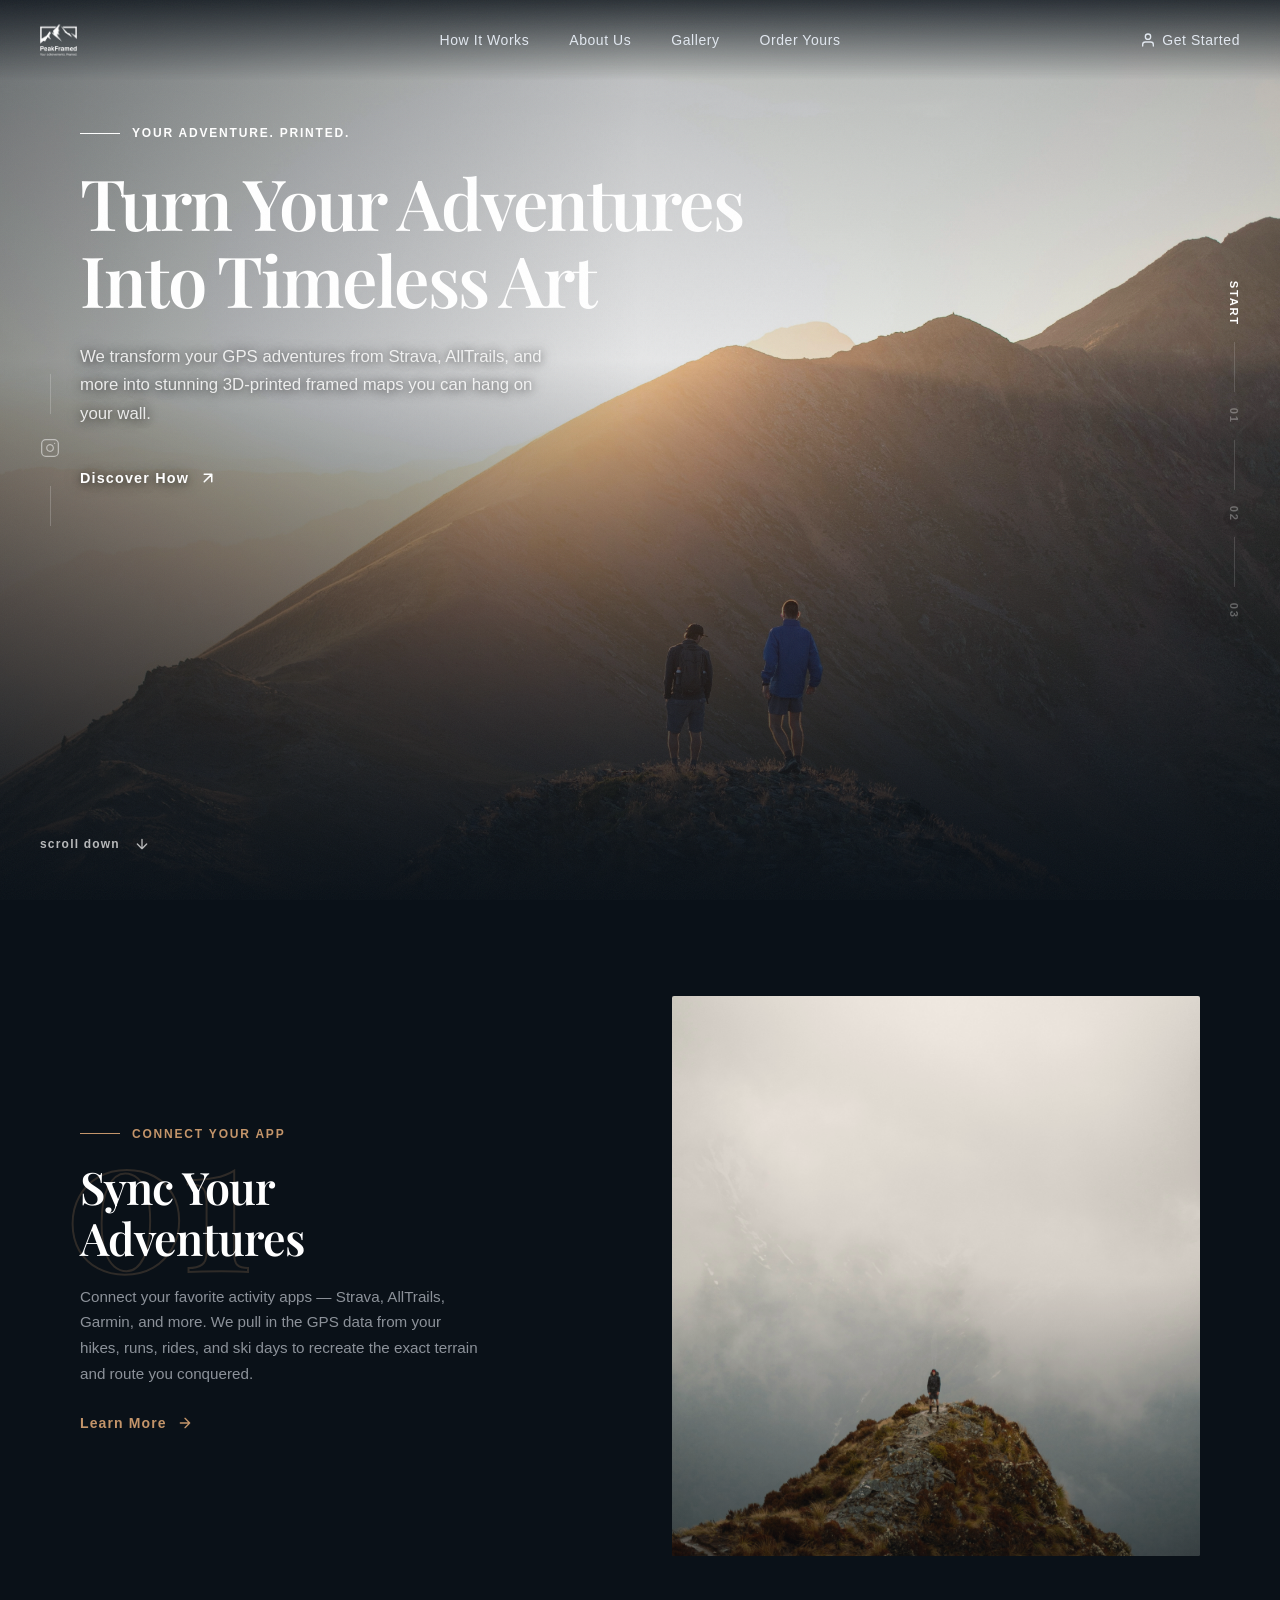
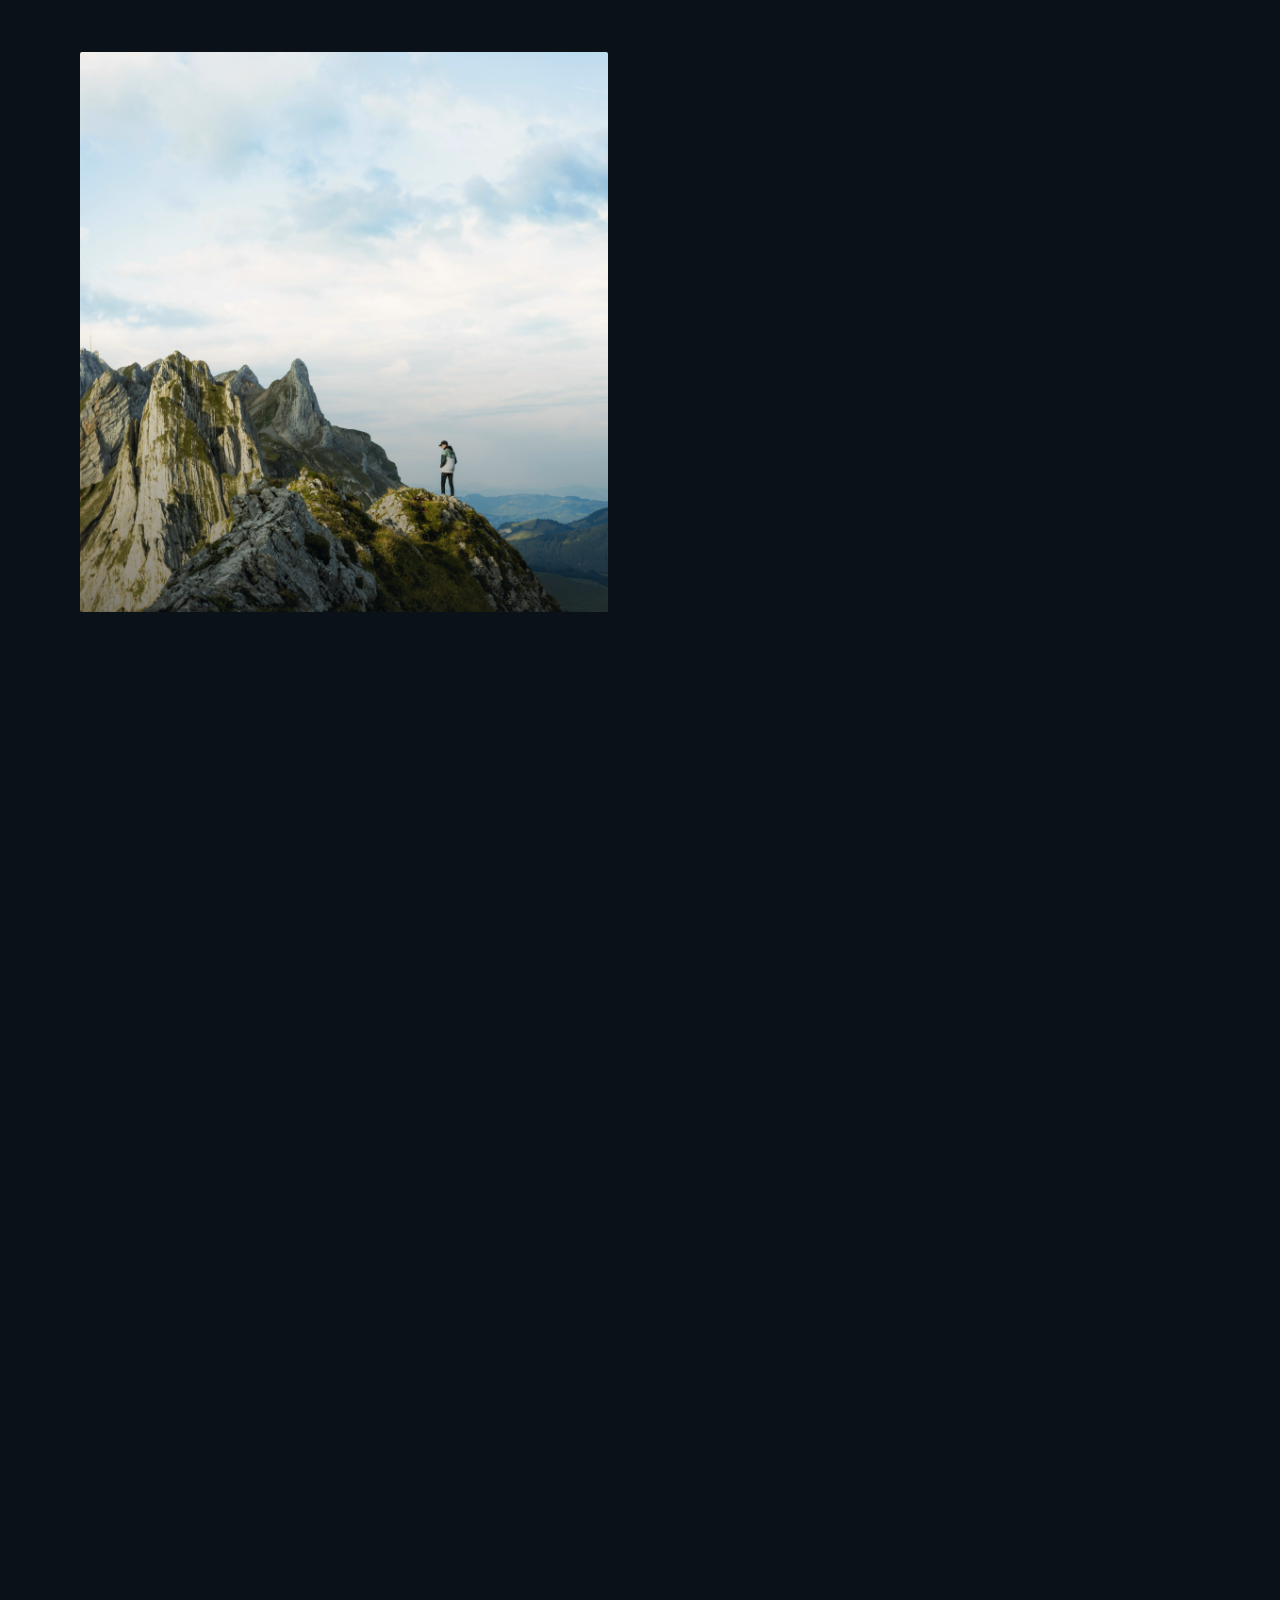
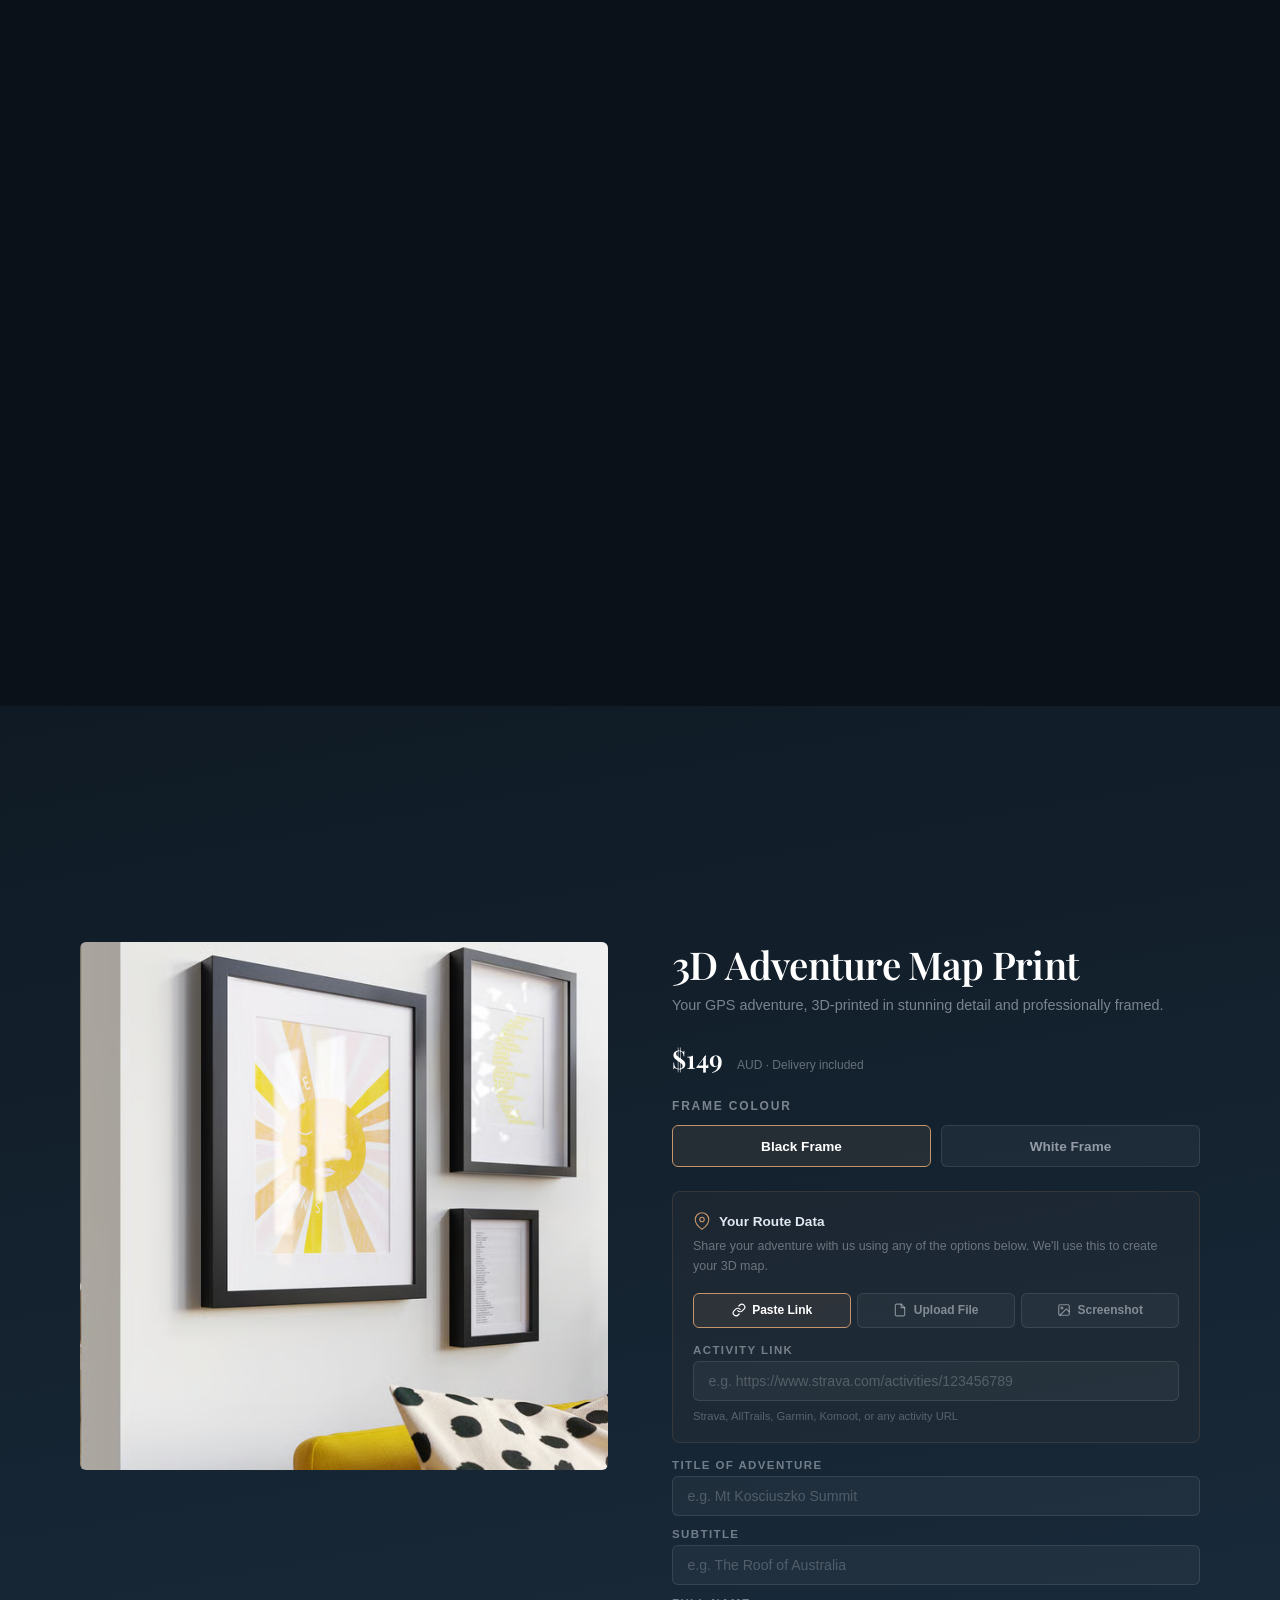
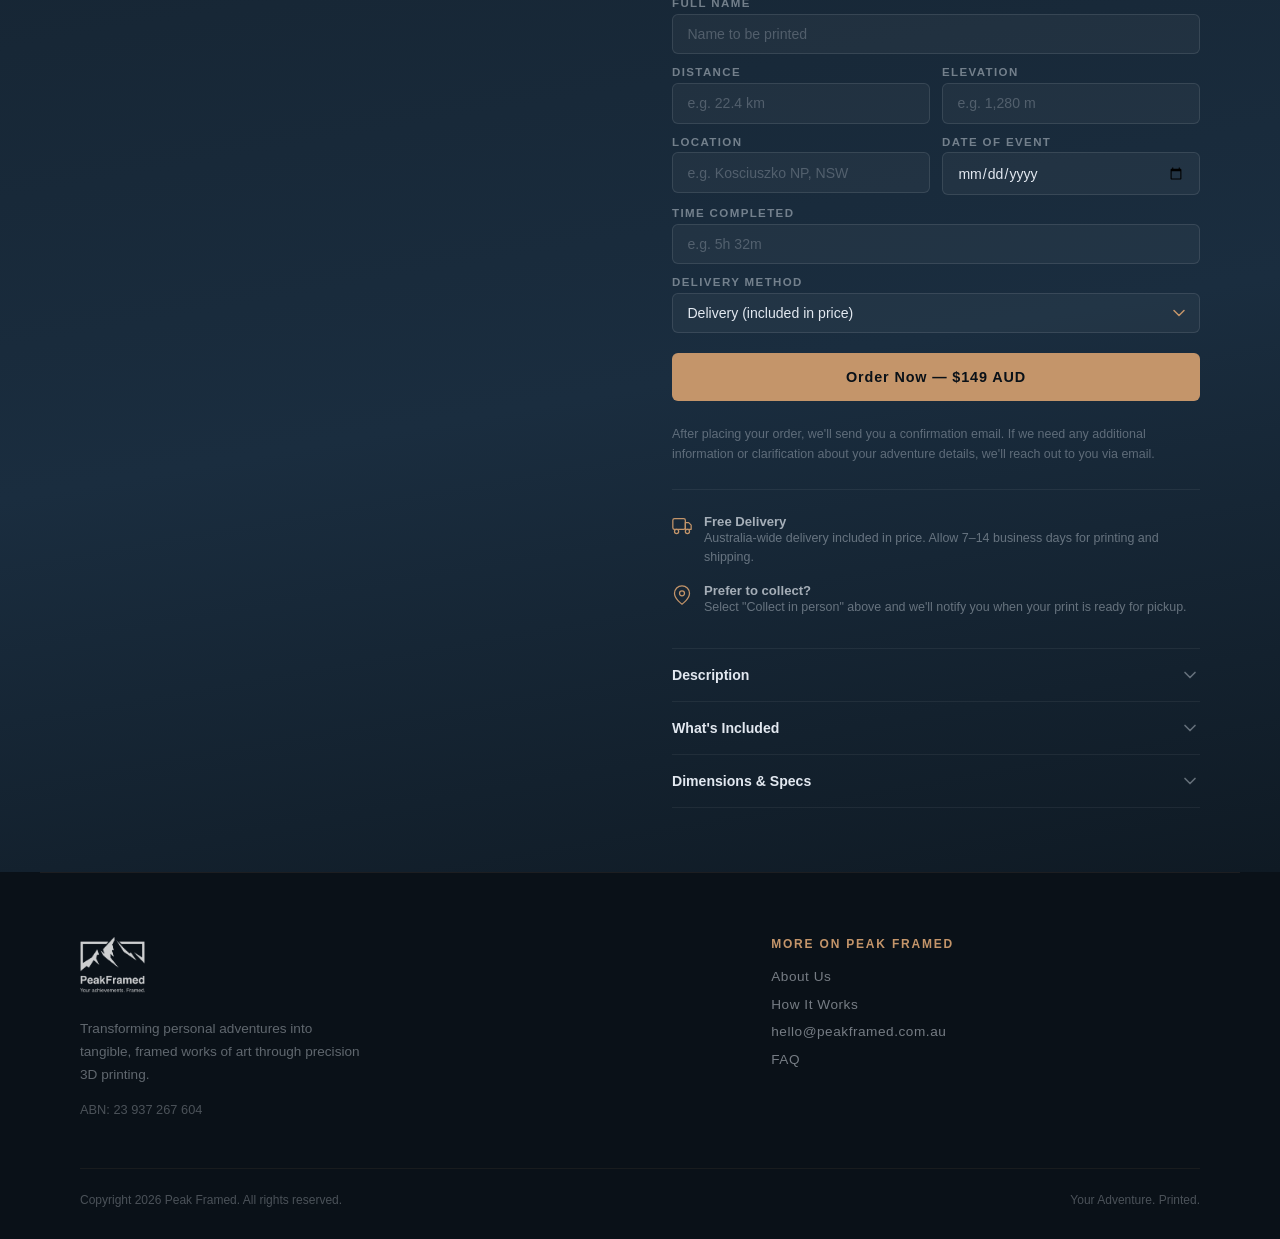
==== commit 223824f3: "Add GPS route data upload to order form Customers can now share their route via activity link (Strav" ====
--- a/index.html
+++ b/index.html
@@ -574,6 +574,118 @@
       color: #e2e8f0;
     }
 
+    /* Route upload section */
+    .route-upload-section {
+      background: rgba(196,149,106,0.04);
+      border: 1px solid rgba(196,149,106,0.15);
+      border-radius: 8px;
+      padding: 1.25rem;
+      margin-bottom: 0.25rem;
+    }
+    .route-upload-header {
+      display: flex;
+      align-items: center;
+      gap: 0.5rem;
+      font-size: 0.85rem;
+      font-weight: 600;
+      color: #e2e8f0;
+      margin-bottom: 0.4rem;
+    }
+    .route-upload-desc {
+      font-size: 0.78rem;
+      color: rgba(226,232,240,0.4);
+      line-height: 1.6;
+      margin-bottom: 1rem;
+    }
+    .route-option-tabs {
+      display: flex;
+      gap: 6px;
+      margin-bottom: 1rem;
+    }
+    .route-tab {
+      flex: 1;
+      display: flex;
+      align-items: center;
+      justify-content: center;
+      gap: 0.4rem;
+      padding: 0.6rem 0.5rem;
+      background: rgba(255,255,255,0.04);
+      border: 1px solid rgba(255,255,255,0.1);
+      border-radius: 6px;
+      color: rgba(226,232,240,0.5);
+      font-size: 0.75rem;
+      font-weight: 600;
+      cursor: pointer;
+      transition: border-color 0.3s ease, color 0.3s ease, background 0.3s ease;
+    }
+    .route-tab:hover {
+      border-color: rgba(196,149,106,0.4);
+      color: #e2e8f0;
+    }
+    .route-tab.active {
+      border-color: #c4956a;
+      color: #fff;
+      background: rgba(196,149,106,0.1);
+    }
+    .route-tab:focus-visible {
+      outline: 2px solid #c4956a;
+      outline-offset: 2px;
+      border-radius: 6px;
+    }
+    .route-tab-content {
+      animation: fadeIn 0.25s ease;
+    }
+    @keyframes fadeIn {
+      from { opacity: 0; transform: translateY(4px); }
+      to { opacity: 1; transform: translateY(0); }
+    }
+    .route-field-hint {
+      font-size: 0.7rem;
+      color: rgba(226,232,240,0.3);
+      margin-top: 0.25rem;
+    }
+    .file-upload-zone {
+      display: flex;
+      flex-direction: column;
+      align-items: center;
+      justify-content: center;
+      gap: 0.5rem;
+      padding: 1.5rem 1rem;
+      border: 1.5px dashed rgba(196,149,106,0.25);
+      border-radius: 8px;
+      background: rgba(255,255,255,0.02);
+      cursor: pointer;
+      transition: border-color 0.3s ease, background 0.3s ease;
+    }
+    .file-upload-zone:hover {
+      border-color: rgba(196,149,106,0.5);
+      background: rgba(196,149,106,0.04);
+    }
+    .file-upload-zone.drag-over {
+      border-color: #c4956a;
+      background: rgba(196,149,106,0.08);
+    }
+    .file-upload-zone.has-file {
+      border-color: rgba(196,149,106,0.4);
+      border-style: solid;
+    }
+    .file-upload-text {
+      font-size: 0.82rem;
+      color: rgba(226,232,240,0.5);
+      font-weight: 500;
+    }
+    .file-upload-hint {
+      font-size: 0.7rem;
+      color: rgba(226,232,240,0.25);
+    }
+    .file-name-display {
+      font-size: 0.75rem;
+      color: #c4956a;
+      margin-top: 0.4rem;
+      display: block;
+      min-height: 1rem;
+    }
+
     /* Order button */
     .order-btn {
       width: 100%;
@@ -1092,11 +1204,69 @@
         </div>
 
         <!-- Order form -->
-        <form class="order-form" id="orderForm" action="https://formsubmit.co/hello@peakframed.com.au" method="POST">
+        <form class="order-form" id="orderForm" action="https://formsubmit.co/hello@peakframed.com.au" method="POST" enctype="multipart/form-data">
           <input type="hidden" name="_subject" value="New Peak Framed Order">
           <input type="hidden" name="_captcha" value="false">
           <input type="hidden" name="_template" value="table">
           <input type="hidden" name="Frame Colour" id="frameColourInput" value="Black Frame">
+
+          <!-- GPS Route Data -->
+          <div class="route-upload-section">
+            <div class="route-upload-header">
+              <svg width="18" height="18" viewBox="0 0 24 24" fill="none" stroke="#c4956a" stroke-width="1.5" stroke-linecap="round" stroke-linejoin="round"><path d="M21 10c0 7-9 13-9 13s-9-6-9-13a9 9 0 0 1 18 0z"/><circle cx="12" cy="10" r="3"/></svg>
+              <span>Your Route Data</span>
+            </div>
+            <p class="route-upload-desc">Share your adventure with us using any of the options below. We'll use this to create your 3D map.</p>
+
+            <div class="route-option-tabs">
+              <button type="button" class="route-tab active" data-tab="link" onclick="switchRouteTab('link')">
+                <svg width="14" height="14" viewBox="0 0 24 24" fill="none" stroke="currentColor" stroke-width="2" stroke-linecap="round" stroke-linejoin="round"><path d="M10 13a5 5 0 0 0 7.54.54l3-3a5 5 0 0 0-7.07-7.07l-1.72 1.71"/><path d="M14 11a5 5 0 0 0-7.54-.54l-3 3a5 5 0 0 0 7.07 7.07l1.71-1.71"/></svg>
+                Paste Link
+              </button>
+              <button type="button" class="route-tab" data-tab="file" onclick="switchRouteTab('file')">
+                <svg width="14" height="14" viewBox="0 0 24 24" fill="none" stroke="currentColor" stroke-width="2" stroke-linecap="round" stroke-linejoin="round"><path d="M14 2H6a2 2 0 0 0-2 2v16a2 2 0 0 0 2 2h12a2 2 0 0 0 2-2V8z"/><polyline points="14 2 14 8 20 8"/></svg>
+                Upload File
+              </button>
+              <button type="button" class="route-tab" data-tab="screenshot" onclick="switchRouteTab('screenshot')">
+                <svg width="14" height="14" viewBox="0 0 24 24" fill="none" stroke="currentColor" stroke-width="2" stroke-linecap="round" stroke-linejoin="round"><rect x="3" y="3" width="18" height="18" rx="2" ry="2"/><circle cx="8.5" cy="8.5" r="1.5"/><polyline points="21 15 16 10 5 21"/></svg>
+                Screenshot
+              </button>
+            </div>
+
+            <div class="route-tab-content" id="routeTabLink">
+              <div class="order-field">
+                <label for="routeLink">Activity Link</label>
+                <input type="url" id="routeLink" name="Route Link" placeholder="e.g. https://www.strava.com/activities/123456789">
+                <span class="route-field-hint">Strava, AllTrails, Garmin, Komoot, or any activity URL</span>
+              </div>
+            </div>
+
+            <div class="route-tab-content" id="routeTabFile" style="display:none;">
+              <div class="order-field">
+                <label for="routeFile">GPX / KML / FIT File</label>
+                <div class="file-upload-zone" id="fileUploadZone">
+                  <input type="file" id="routeFile" name="attachment" accept=".gpx,.kml,.fit,.tcx" style="display:none;">
+                  <svg width="28" height="28" viewBox="0 0 24 24" fill="none" stroke="rgba(196,149,106,0.5)" stroke-width="1.5" stroke-linecap="round" stroke-linejoin="round"><path d="M21 15v4a2 2 0 0 1-2 2H5a2 2 0 0 1-2-2v-4"/><polyline points="17 8 12 3 7 8"/><line x1="12" y1="3" x2="12" y2="15"/></svg>
+                  <span class="file-upload-text">Click to browse or drag & drop</span>
+                  <span class="file-upload-hint">GPX, KML, FIT, or TCX files</span>
+                </div>
+                <span class="file-name-display" id="fileNameDisplay"></span>
+              </div>
+            </div>
+
+            <div class="route-tab-content" id="routeTabScreenshot" style="display:none;">
+              <div class="order-field">
+                <label for="routeScreenshot">Screenshot of Your Route</label>
+                <div class="file-upload-zone" id="screenshotUploadZone">
+                  <input type="file" id="routeScreenshot" name="attachment" accept="image/*" style="display:none;">
+                  <svg width="28" height="28" viewBox="0 0 24 24" fill="none" stroke="rgba(196,149,106,0.5)" stroke-width="1.5" stroke-linecap="round" stroke-linejoin="round"><rect x="3" y="3" width="18" height="18" rx="2" ry="2"/><circle cx="8.5" cy="8.5" r="1.5"/><polyline points="21 15 16 10 5 21"/></svg>
+                  <span class="file-upload-text">Click to browse or drag & drop</span>
+                  <span class="file-upload-hint">PNG, JPG, or screenshot from your app</span>
+                </div>
+                <span class="file-name-display" id="screenshotNameDisplay"></span>
+              </div>
+            </div>
+          </div>
 
           <div class="order-field">
             <label for="adventureTitle">Title of Adventure</label>
@@ -1360,6 +1530,52 @@
       document.getElementById('imgWhite').classList.toggle('active', color === 'white');
       document.getElementById('frameColourInput').value = color === 'black' ? 'Black Frame' : 'White Frame';
     }
+
+    // Route tab switching
+    function switchRouteTab(tab) {
+      document.querySelectorAll('.route-tab').forEach(t => t.classList.remove('active'));
+      document.querySelector(`.route-tab[data-tab="${tab}"]`).classList.add('active');
+      document.getElementById('routeTabLink').style.display = tab === 'link' ? 'block' : 'none';
+      document.getElementById('routeTabFile').style.display = tab === 'file' ? 'block' : 'none';
+      document.getElementById('routeTabScreenshot').style.display = tab === 'screenshot' ? 'block' : 'none';
+    }
+
+    // File upload zones
+    function setupFileUpload(zoneId, inputId, displayId) {
+      const zone = document.getElementById(zoneId);
+      const input = document.getElementById(inputId);
+      const display = document.getElementById(displayId);
+      if (!zone || !input) return;
+
+      zone.addEventListener('click', () => input.click());
+
+      input.addEventListener('change', () => {
+        if (input.files.length > 0) {
+          display.textContent = '✓ ' + input.files[0].name;
+          zone.classList.add('has-file');
+        }
+      });
+
+      zone.addEventListener('dragover', (e) => {
+        e.preventDefault();
+        zone.classList.add('drag-over');
+      });
+      zone.addEventListener('dragleave', () => {
+        zone.classList.remove('drag-over');
+      });
+      zone.addEventListener('drop', (e) => {
+        e.preventDefault();
+        zone.classList.remove('drag-over');
+        if (e.dataTransfer.files.length > 0) {
+          input.files = e.dataTransfer.files;
+          display.textContent = '✓ ' + e.dataTransfer.files[0].name;
+          zone.classList.add('has-file');
+        }
+      });
+    }
+
+    setupFileUpload('fileUploadZone', 'routeFile', 'fileNameDisplay');
+    setupFileUpload('screenshotUploadZone', 'routeScreenshot', 'screenshotNameDisplay');
   </script>
 
 </body>
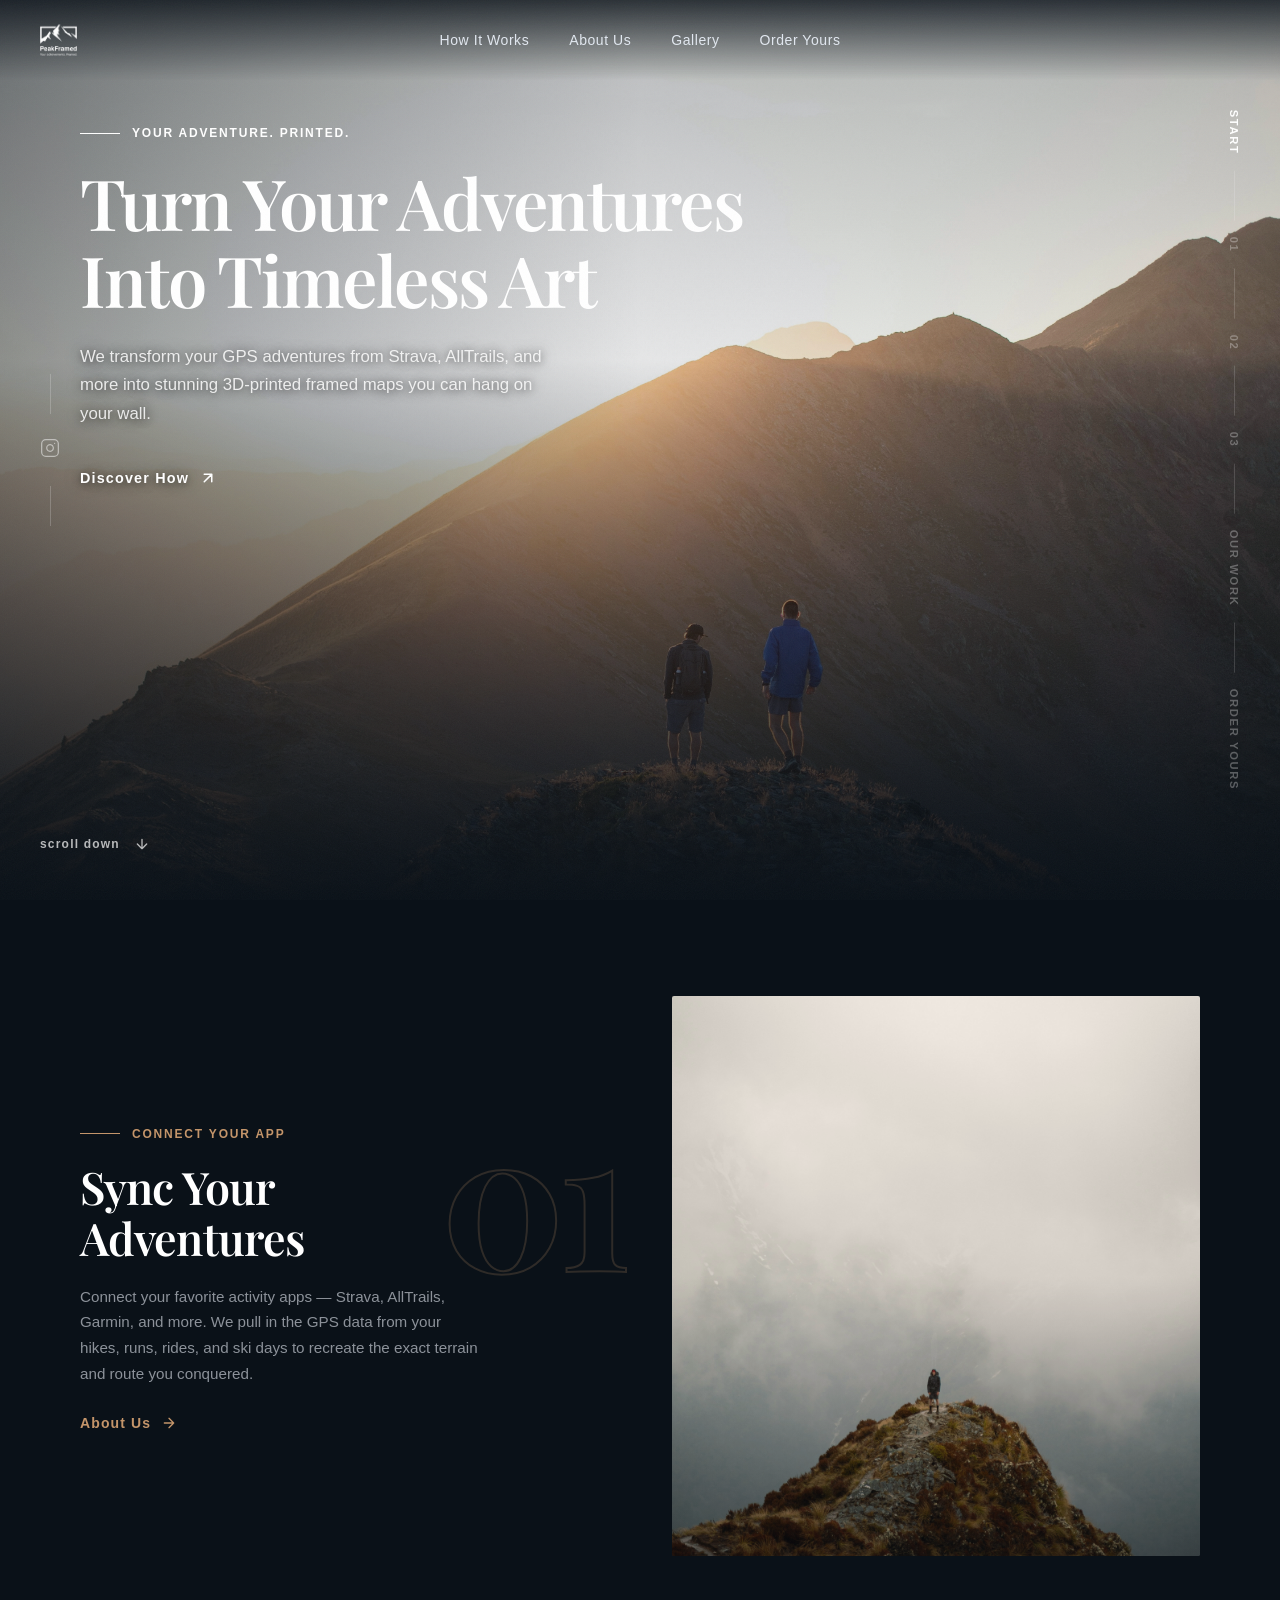
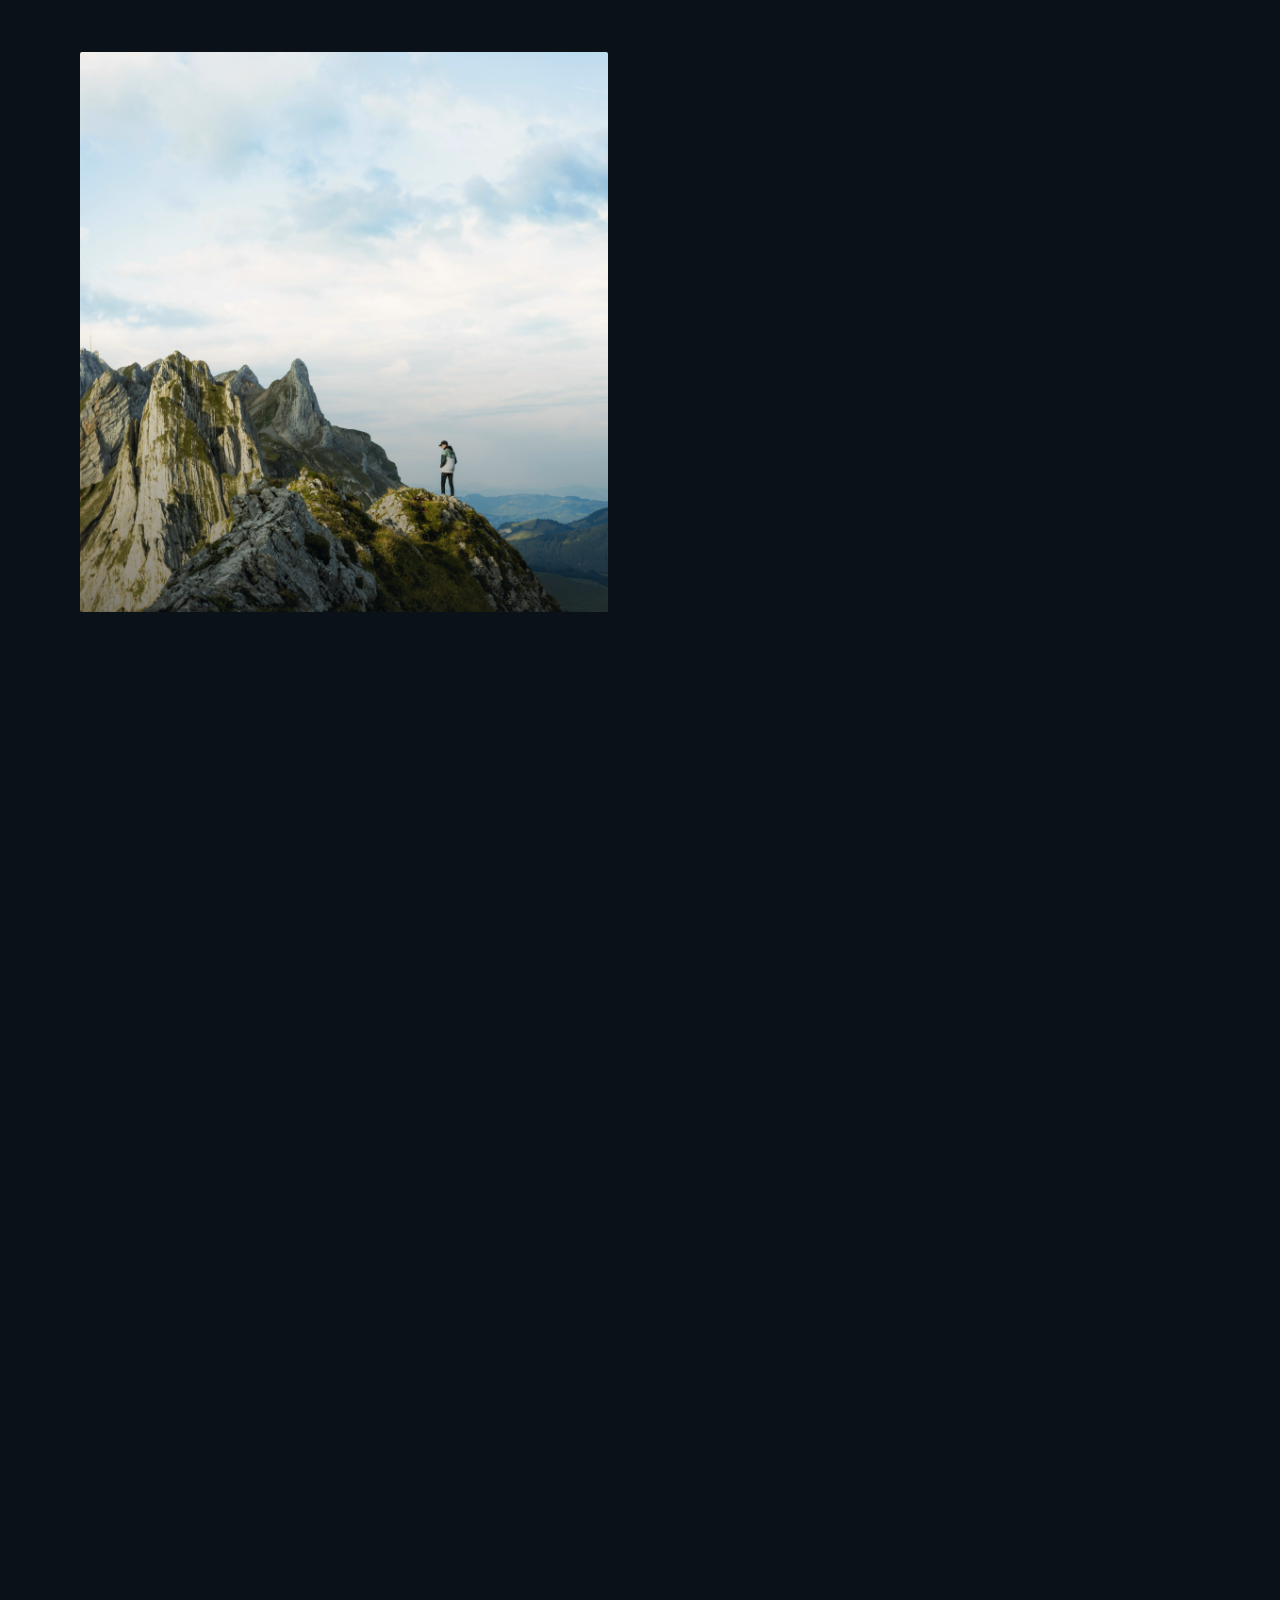
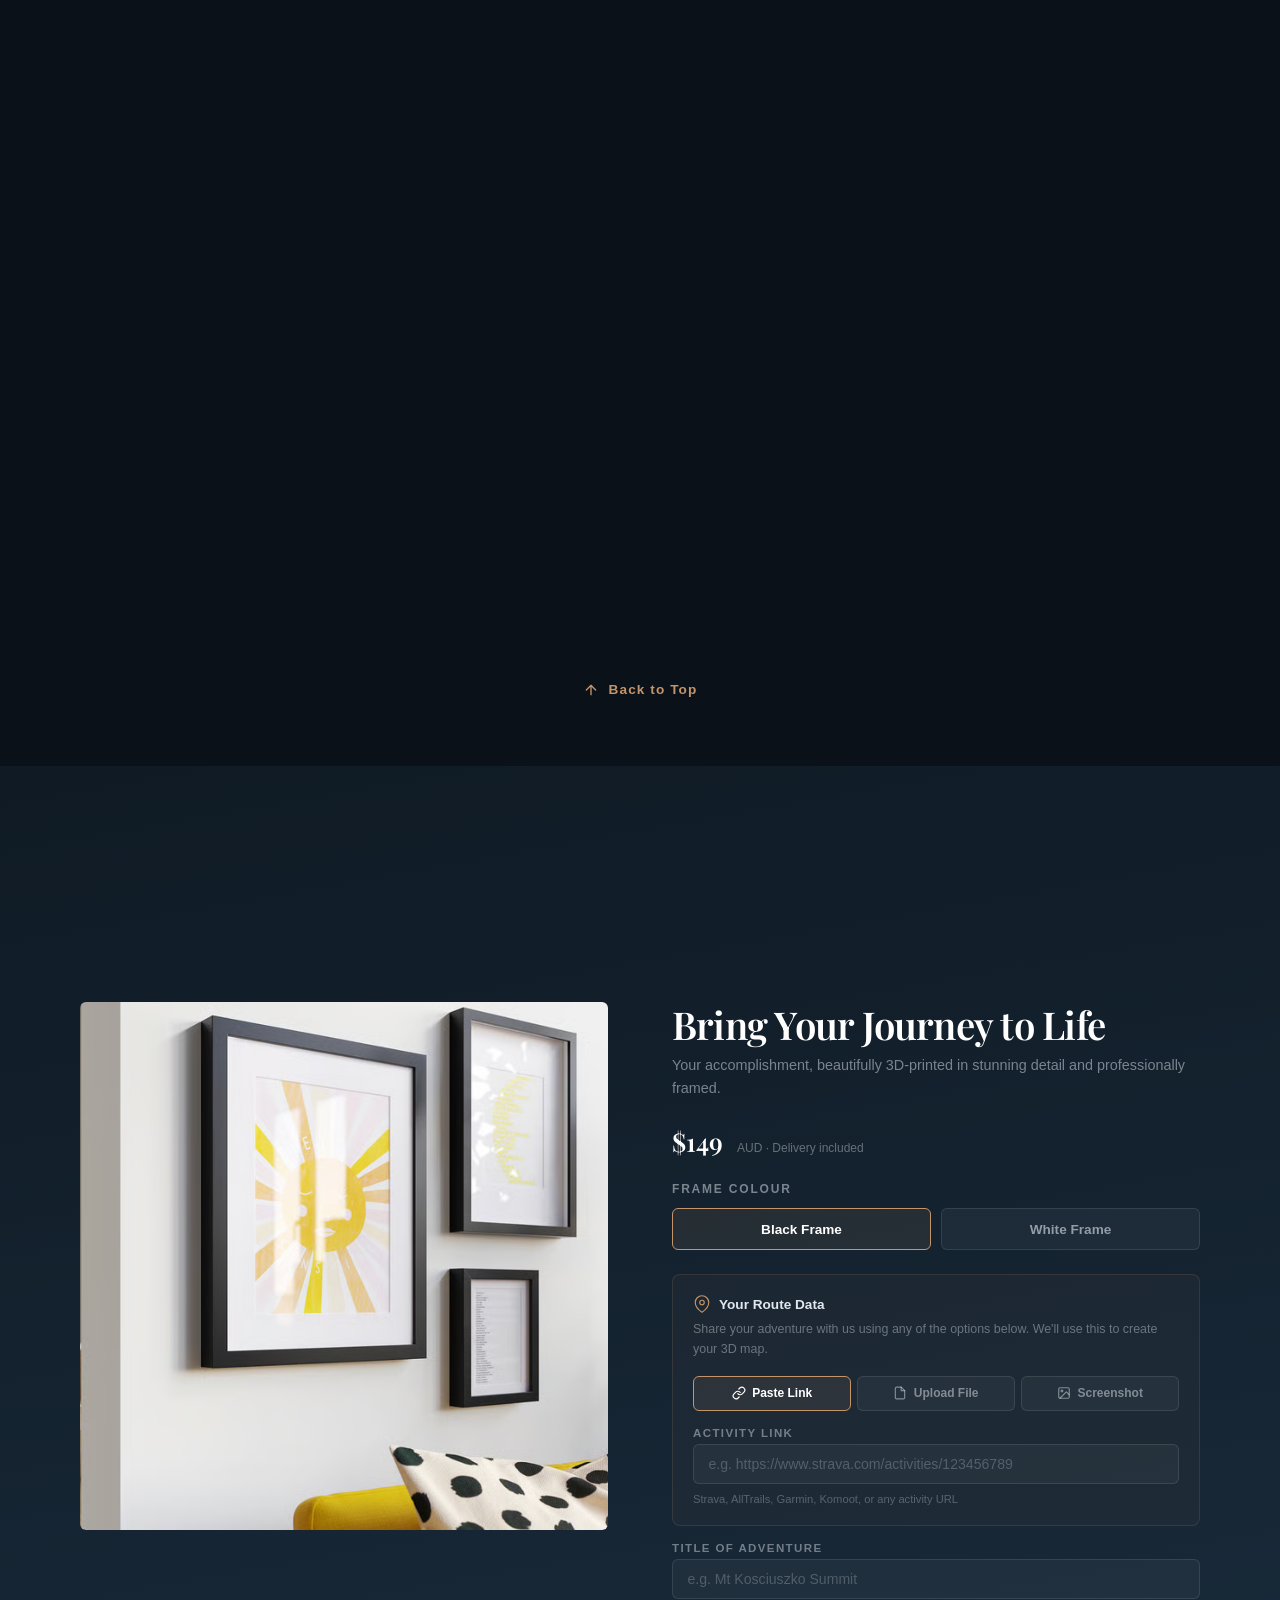
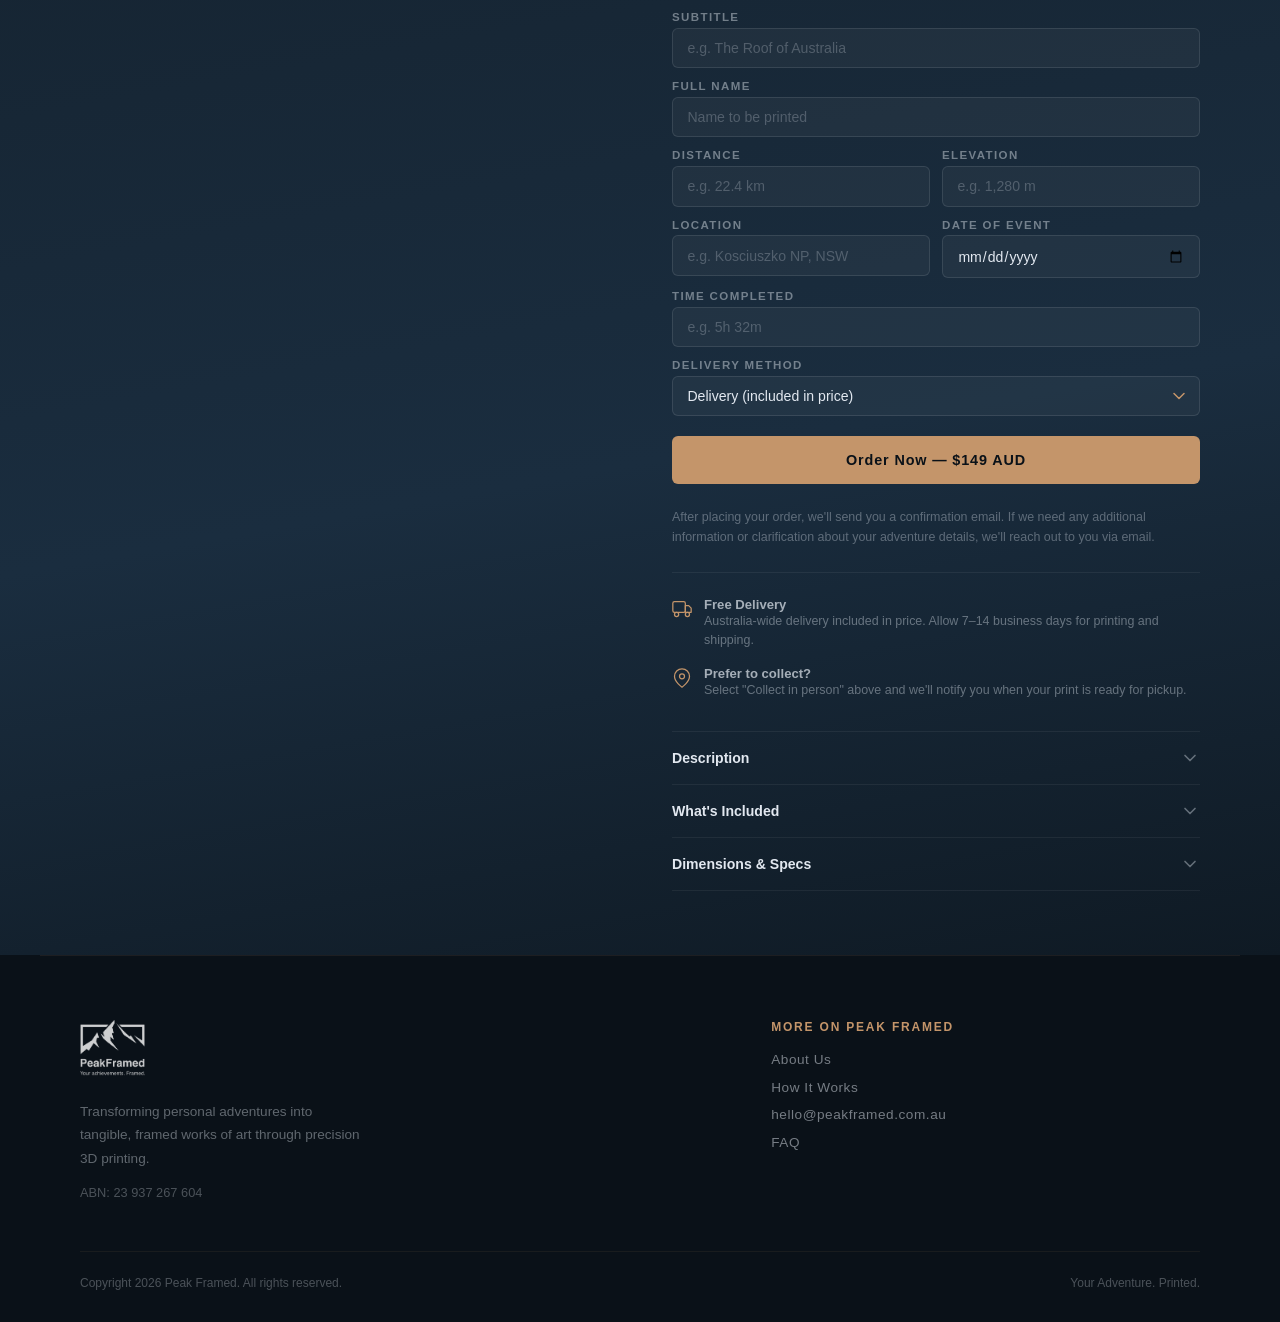
==== commit b96f0926: "Improve section navigation, CTAs, and order section copy - Fix section 01/03 numbers visible (match " ====
--- a/index.html
+++ b/index.html
@@ -995,6 +995,10 @@
     <a href="#about" data-section="about">02</a>
     <div class="nav-line"></div>
     <a href="#gallery" data-section="gallery">03</a>
+    <div class="nav-line"></div>
+    <a href="#our-work" data-section="our-work">Our Work</a>
+    <div class="nav-line"></div>
+    <a href="#get-started" data-section="get-started">Order Yours</a>
   </div>
 
   <!-- ========== HEADER ========== -->
@@ -1010,11 +1014,6 @@
       <a href="#gallery" class="nav-link">Gallery</a>
       <a href="#get-started" class="nav-link">Order Yours</a>
     </nav>
-    <!-- CTA -->
-    <a href="#get-started" class="nav-link" style="display:flex; align-items:center; gap:6px;">
-      <svg width="16" height="16" viewBox="0 0 24 24" fill="none" stroke="currentColor" stroke-width="2" stroke-linecap="round" stroke-linejoin="round"><path d="M20 21v-2a4 4 0 0 0-4-4H8a4 4 0 0 0-4 4v2"/><circle cx="12" cy="7" r="4"/></svg>
-      Get Started
-    </a>
     <!-- Mobile menu button -->
     <button class="mobile-menu-btn" onclick="document.querySelector('.mobile-nav').classList.toggle('open'); this.classList.toggle('active')" aria-label="Toggle menu">
       <span></span><span></span><span></span>
@@ -1062,7 +1061,7 @@
     <div class="section-grid" style="display:grid; grid-template-columns:1fr 1fr; gap:4rem; align-items:center;">
       <!-- Text -->
       <div class="fade-up section-text" style="position:relative;">
-        <span class="section-number">01</span>
+        <span class="section-number" style="right:-1rem; left:auto;">01</span>
         <p class="label-line" style="margin-bottom:1.25rem; position:relative; z-index:2;">Connect Your App</p>
         <h2 style="font-family:'Playfair Display',Georgia,serif; font-size:clamp(2rem,3.5vw,2.8rem); font-weight:600; line-height:1.15; letter-spacing:-0.02em; color:#fff; position:relative; z-index:2;">
           Sync Your<br>Adventures
@@ -1070,8 +1069,8 @@
         <p style="margin-top:1.25rem; font-size:0.95rem; line-height:1.7; color:rgba(226,232,240,0.6); max-width:400px; position:relative; z-index:2;">
           Connect your favorite activity apps — Strava, AllTrails, Garmin, and more. We pull in the GPS data from your hikes, runs, rides, and ski days to recreate the exact terrain and route you conquered.
         </p>
-        <a href="#" class="cta-btn" style="margin-top:1.75rem; position:relative; z-index:2;">
-          Learn More
+        <a href="#about" class="cta-btn" style="margin-top:1.75rem; position:relative; z-index:2;">
+          About Us
           <svg width="16" height="16" viewBox="0 0 24 24" fill="none" stroke="currentColor" stroke-width="2" stroke-linecap="round" stroke-linejoin="round"><path d="M5 12h14M12 5l7 7-7 7"/></svg>
         </a>
       </div>
@@ -1099,8 +1098,8 @@
         <p style="margin-top:1.25rem; font-size:0.95rem; line-height:1.7; color:rgba(226,232,240,0.6); max-width:400px; position:relative; z-index:2;">
           Using high-resolution elevation data, we 3D print the actual terrain of your route — every ridge, valley, and switchback. Your adventure is highlighted across the landscape, turning raw GPS data into a tactile, topographic masterpiece.
         </p>
-        <a href="#" class="cta-btn" style="margin-top:1.75rem; position:relative; z-index:2;">
-          Learn More
+        <a href="#our-work" class="cta-btn" style="margin-top:1.75rem; position:relative; z-index:2;">
+          See Our Creations
           <svg width="16" height="16" viewBox="0 0 24 24" fill="none" stroke="currentColor" stroke-width="2" stroke-linecap="round" stroke-linejoin="round"><path d="M5 12h14M12 5l7 7-7 7"/></svg>
         </a>
       </div>
@@ -1112,7 +1111,7 @@
     <div class="section-grid" style="display:grid; grid-template-columns:1fr 1fr; gap:4rem; align-items:center;">
       <!-- Text -->
       <div class="fade-up section-text" style="position:relative;">
-        <span class="section-number">03</span>
+        <span class="section-number" style="right:-1rem; left:auto;">03</span>
         <p class="label-line" style="margin-bottom:1.25rem; position:relative; z-index:2;">Framed & Delivered</p>
         <h2 style="font-family:'Playfair Display',Georgia,serif; font-size:clamp(2rem,3.5vw,2.8rem); font-weight:600; line-height:1.15; letter-spacing:-0.02em; color:#fff; position:relative; z-index:2;">
           Your Memory,<br>On Display
@@ -1120,8 +1119,8 @@
         <p style="margin-top:1.25rem; font-size:0.95rem; line-height:1.7; color:rgba(226,232,240,0.6); max-width:400px; position:relative; z-index:2;">
           Each piece is professionally framed and ready to hang. Whether it's a summit hike, a century ride, a powder day, or a travel route — your personal achievement becomes a conversation piece and a lasting memory on your wall.
         </p>
-        <a href="#" class="cta-btn" style="margin-top:1.75rem; position:relative; z-index:2;">
-          Learn More
+        <a href="#get-started" class="cta-btn" style="margin-top:1.75rem; position:relative; z-index:2;">
+          Start Your Order
           <svg width="16" height="16" viewBox="0 0 24 24" fill="none" stroke="currentColor" stroke-width="2" stroke-linecap="round" stroke-linejoin="round"><path d="M5 12h14M12 5l7 7-7 7"/></svg>
         </a>
       </div>
@@ -1154,6 +1153,13 @@
       <div class="gallery-item" data-index="9"><img src="gallery/gallery-10.jpg" alt="Peak Framed adventure map"></div>
       <div class="gallery-item" data-index="10"><img src="gallery/gallery-11.jpg" alt="Peak Framed adventure map"></div>
     </div>
+
+    <div style="text-align:center; margin-top:2.5rem;">
+      <a href="#hero" class="cta-btn" style="font-size:0.85rem;">
+        <svg width="16" height="16" viewBox="0 0 24 24" fill="none" stroke="currentColor" stroke-width="2" stroke-linecap="round" stroke-linejoin="round"><path d="M12 19V5M5 12l7-7 7 7"/></svg>
+        Back to Top
+      </a>
+    </div>
   </section>
 
   <!-- Lightbox overlay -->
@@ -1187,8 +1193,8 @@
 
       <!-- Right: Controls & form -->
       <div class="product-right">
-        <h2>3D Adventure Map Print</h2>
-        <p class="product-subtitle">Your GPS adventure, 3D-printed in stunning detail and professionally framed.</p>
+        <h2>Bring Your Journey to Life</h2>
+        <p class="product-subtitle">Your accomplishment, beautifully 3D-printed in stunning detail and professionally framed.</p>
 
         <div class="product-price">
           $149 <span class="price-note">AUD · Delivery included</span>
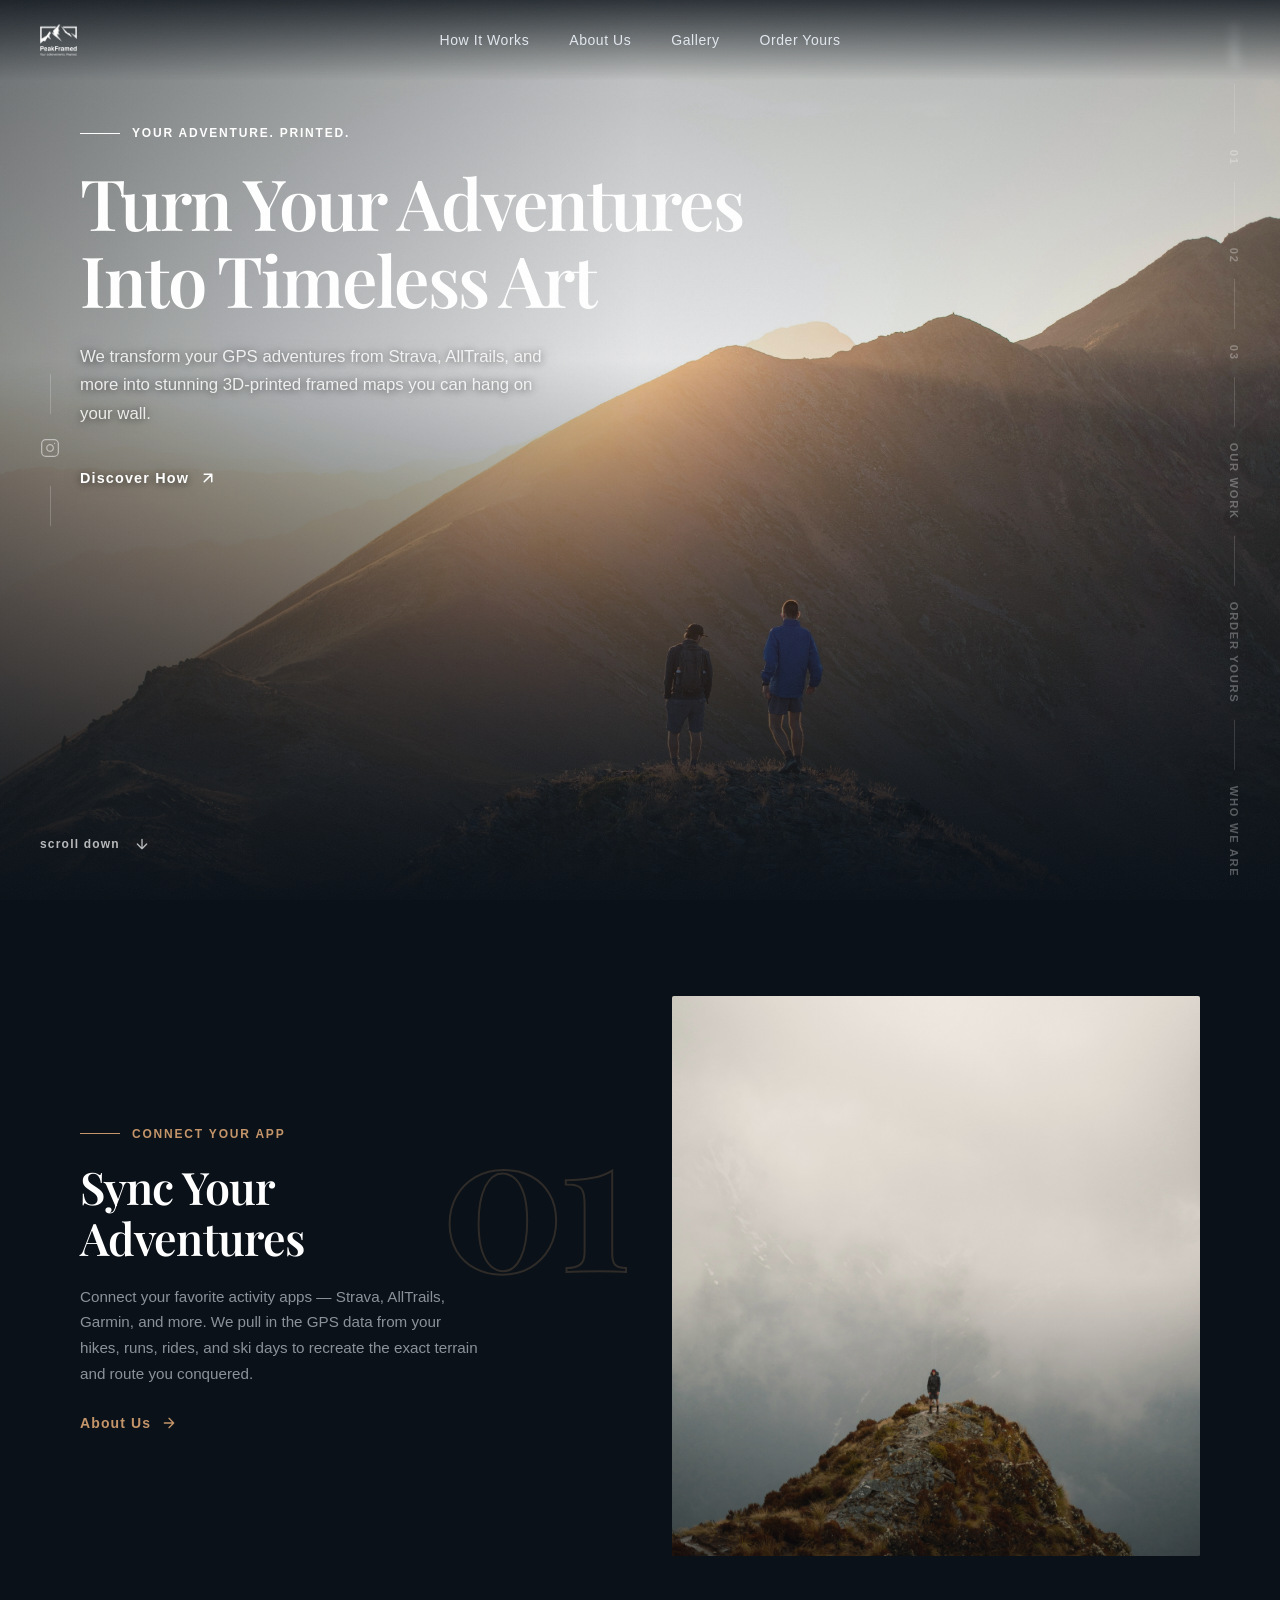
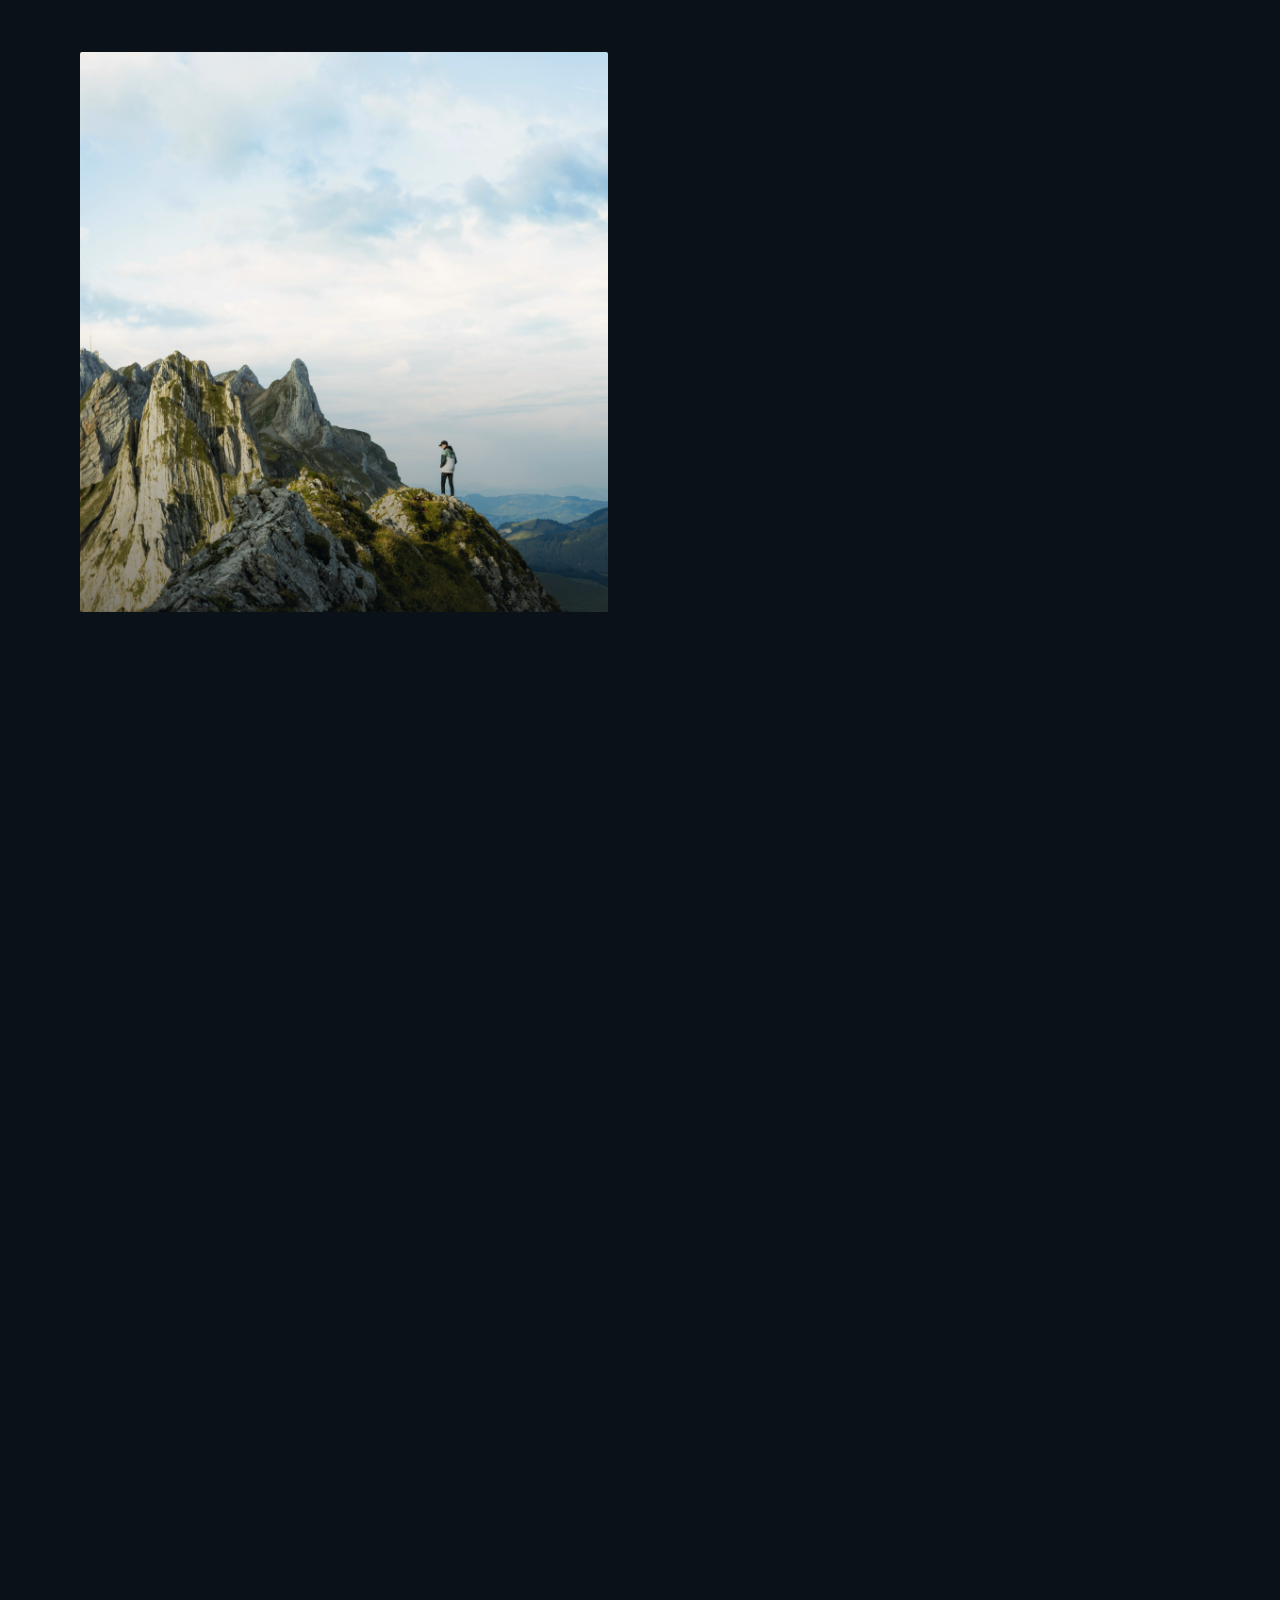
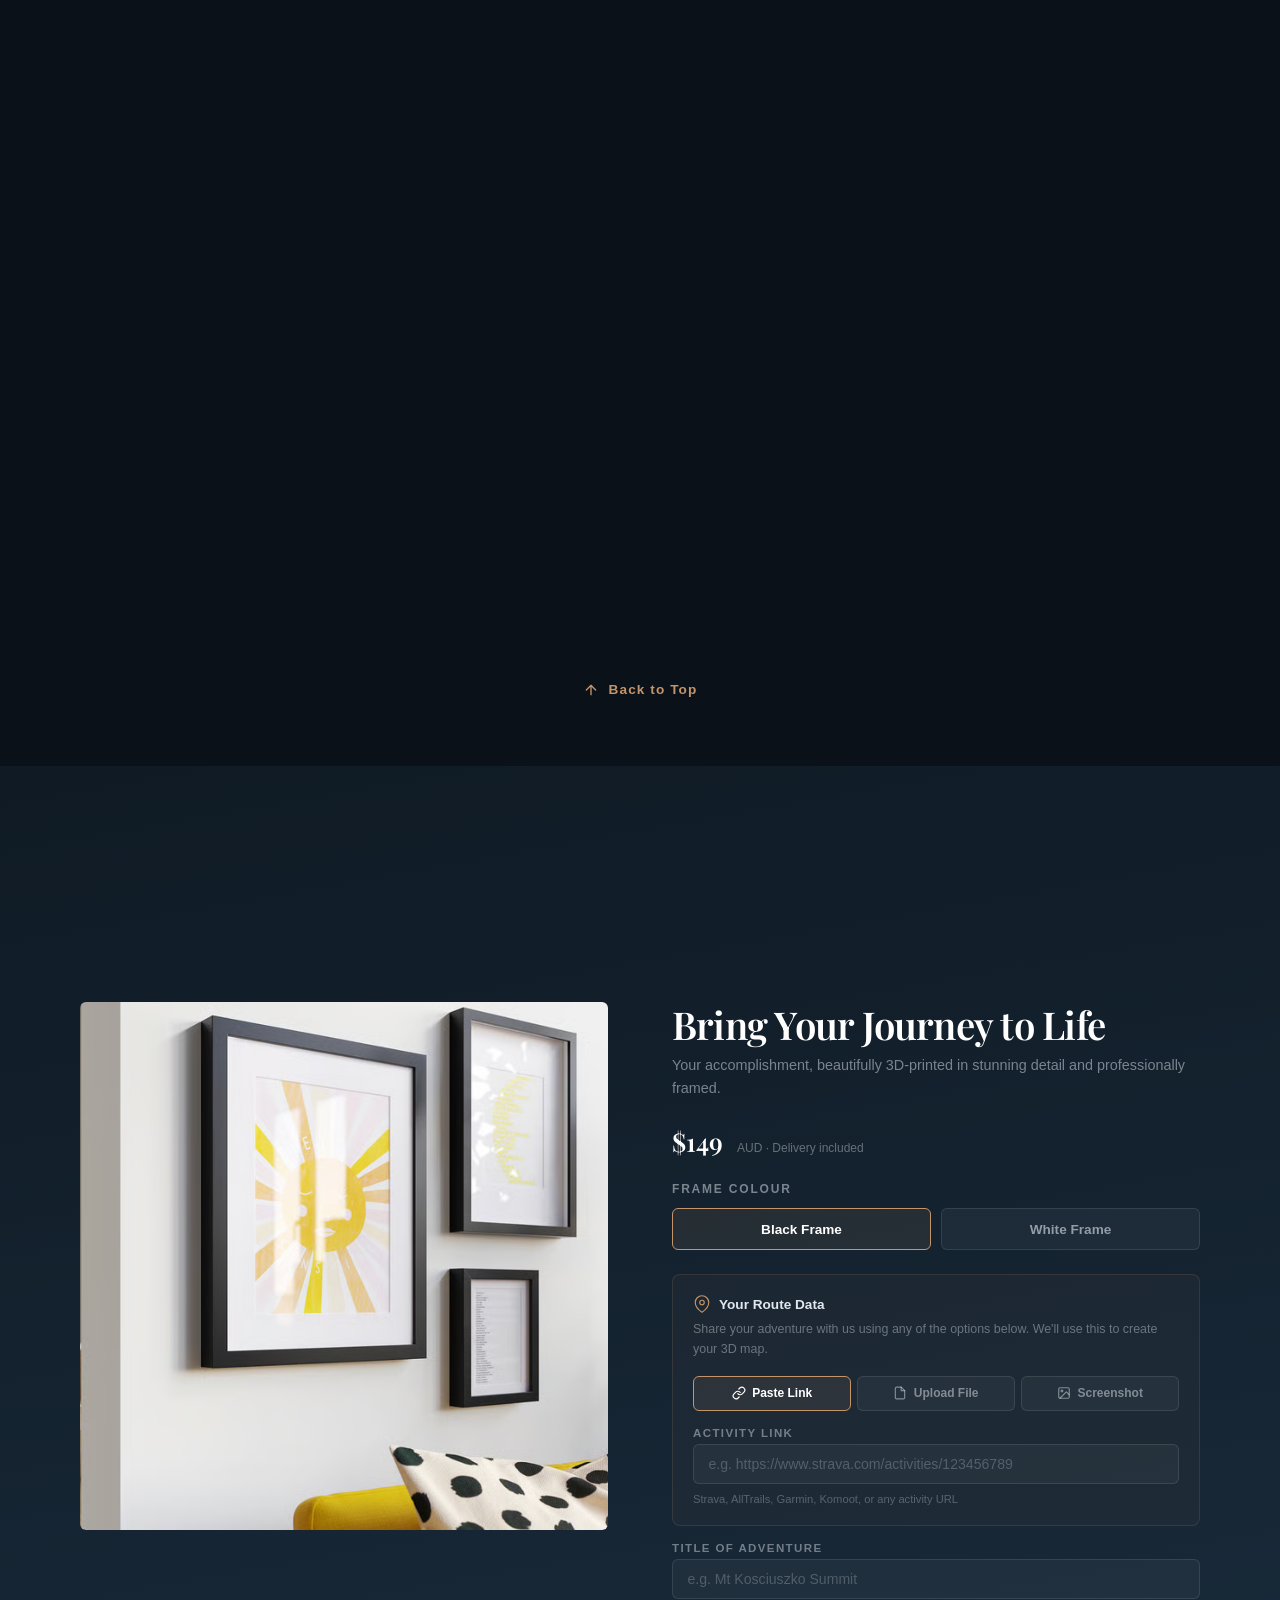
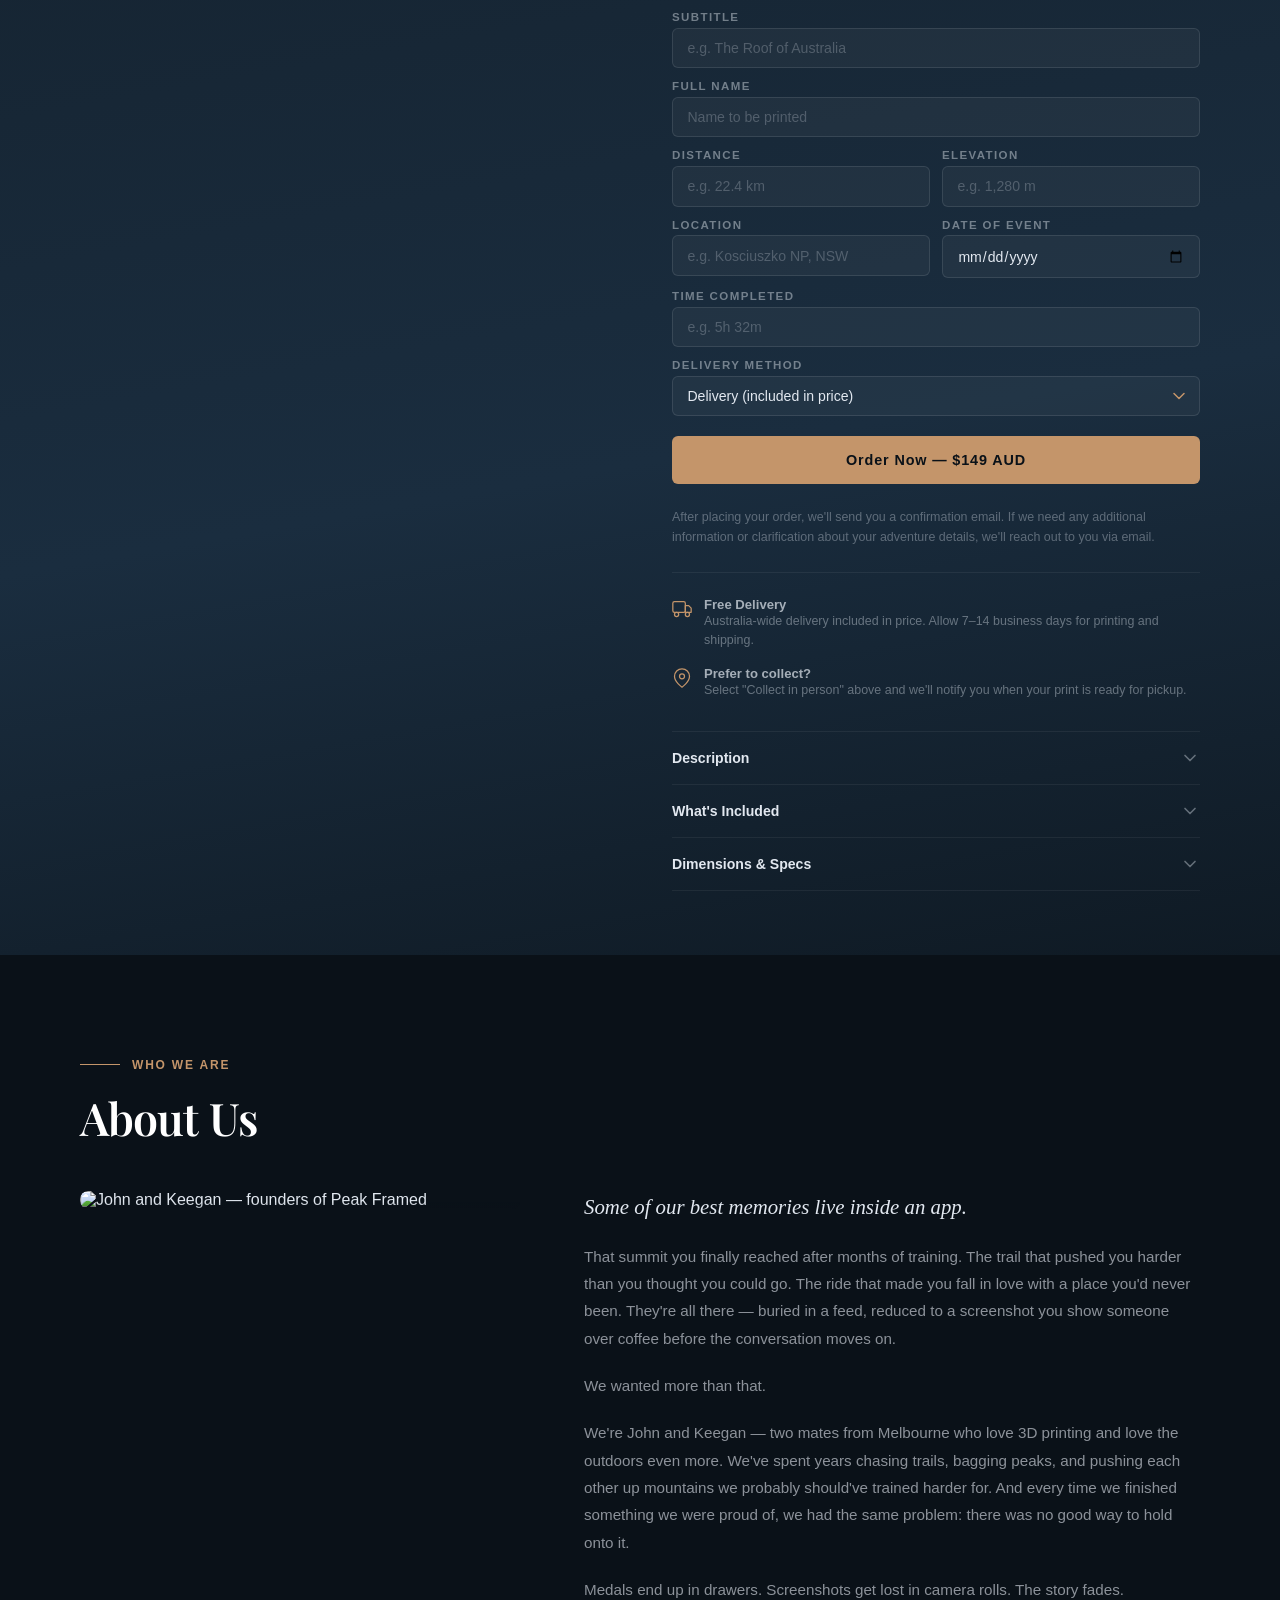
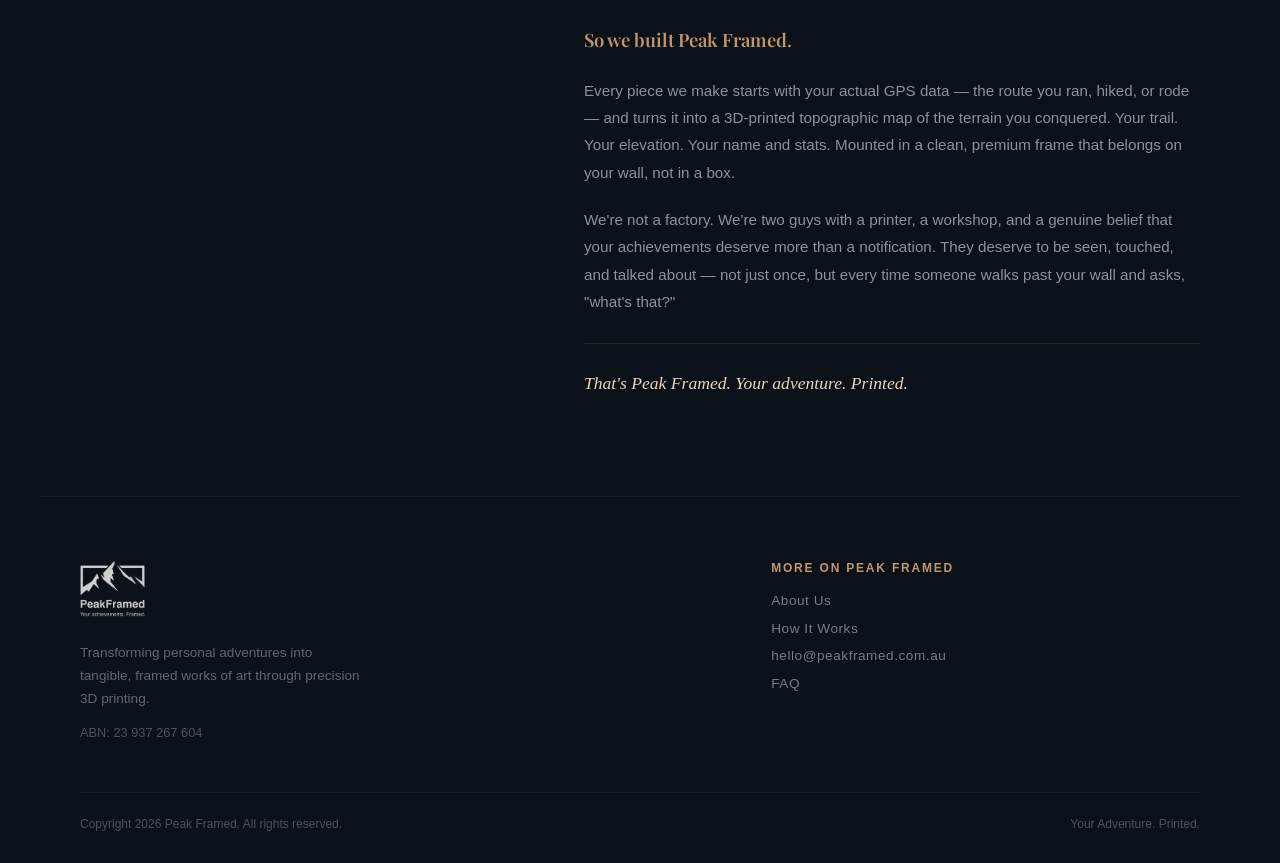
==== commit 7ee7d21b: "Add About Us section and improve section navigation - Add About Us section with founders story, stic" ====
--- a/index.html
+++ b/index.html
@@ -957,6 +957,80 @@
       }
     }
 
+    /* About Us section */
+    .about-us-grid {
+      display: grid;
+      grid-template-columns: 1fr 1.4fr;
+      gap: 4rem;
+      align-items: start;
+    }
+    .about-us-image {
+      position: sticky;
+      top: 6rem;
+      border-radius: 8px;
+      overflow: hidden;
+    }
+    .about-us-image img {
+      width: 100%;
+      height: auto;
+      display: block;
+      border-radius: 8px;
+    }
+    .about-us-image::after {
+      content: '';
+      position: absolute;
+      inset: 0;
+      background: linear-gradient(to top, rgba(10,17,24,0.3) 0%, transparent 40%);
+      border-radius: 8px;
+      pointer-events: none;
+    }
+    .about-us-text {
+      display: flex;
+      flex-direction: column;
+      gap: 1.25rem;
+    }
+    .about-us-text p {
+      font-size: 0.95rem;
+      line-height: 1.8;
+      color: rgba(226,232,240,0.6);
+    }
+    .about-us-lead {
+      font-family: 'Playfair Display', Georgia, serif;
+      font-size: 1.3rem !important;
+      font-weight: 500;
+      line-height: 1.5 !important;
+      color: #e2e8f0 !important;
+      font-style: italic;
+    }
+    .about-us-highlight {
+      font-family: 'Playfair Display', Georgia, serif;
+      font-size: 1.15rem !important;
+      font-weight: 600;
+      color: #c4956a !important;
+    }
+    .about-us-sign-off {
+      font-family: 'Playfair Display', Georgia, serif;
+      font-size: 1.1rem !important;
+      font-weight: 500;
+      color: #e8d5c0 !important;
+      font-style: italic;
+      margin-top: 0.5rem;
+      padding-top: 1.5rem;
+      border-top: 1px solid rgba(196,149,106,0.15);
+    }
+
+    @media (max-width: 768px) {
+      .about-us-grid {
+        grid-template-columns: 1fr;
+        gap: 2rem;
+      }
+      .about-us-image {
+        position: relative;
+        top: 0;
+        max-width: 100%;
+      }
+    }
+
     /* Grain overlay */
     .grain {
       position: fixed;
@@ -999,6 +1073,8 @@
     <a href="#our-work" data-section="our-work">Our Work</a>
     <div class="nav-line"></div>
     <a href="#get-started" data-section="get-started">Order Yours</a>
+    <div class="nav-line"></div>
+    <a href="#about-us" data-section="about-us">Who We Are</a>
   </div>
 
   <!-- ========== HEADER ========== -->
@@ -1010,8 +1086,8 @@
     <!-- Nav -->
     <nav style="display:flex; gap:2.5rem; position:absolute; left:50%; transform:translateX(-50%);">
       <a href="#how-it-works" class="nav-link">How It Works</a>
-      <a href="#about" class="nav-link">About Us</a>
-      <a href="#gallery" class="nav-link">Gallery</a>
+      <a href="#about-us" class="nav-link">About Us</a>
+      <a href="#our-work" class="nav-link">Gallery</a>
       <a href="#get-started" class="nav-link">Order Yours</a>
     </nav>
     <!-- Mobile menu button -->
@@ -1023,8 +1099,8 @@
   <!-- Mobile nav overlay -->
   <div class="mobile-nav">
     <a href="#how-it-works" onclick="document.querySelector('.mobile-nav').classList.remove('open'); document.querySelector('.mobile-menu-btn').classList.remove('active')">How It Works</a>
-    <a href="#about" onclick="document.querySelector('.mobile-nav').classList.remove('open'); document.querySelector('.mobile-menu-btn').classList.remove('active')">About Us</a>
-    <a href="#gallery" onclick="document.querySelector('.mobile-nav').classList.remove('open'); document.querySelector('.mobile-menu-btn').classList.remove('active')">Gallery</a>
+    <a href="#about-us" onclick="document.querySelector('.mobile-nav').classList.remove('open'); document.querySelector('.mobile-menu-btn').classList.remove('active')">About Us</a>
+    <a href="#our-work" onclick="document.querySelector('.mobile-nav').classList.remove('open'); document.querySelector('.mobile-menu-btn').classList.remove('active')">Gallery</a>
     <a href="#get-started" onclick="document.querySelector('.mobile-nav').classList.remove('open'); document.querySelector('.mobile-menu-btn').classList.remove('active')">Order Yours</a>
   </div>
 
@@ -1394,6 +1470,43 @@
     </div><!-- /inner container -->
   </section>
 
+  <!-- ========== ABOUT US ========== -->
+  <section id="about-us" style="position:relative; padding:6rem 2.5rem; max-width:1200px; margin:0 auto;">
+    <div class="fade-up" style="margin-bottom:3rem;">
+      <p class="label-line" style="margin-bottom:1.25rem;">Who We Are</p>
+      <h2 style="font-family:'Playfair Display',Georgia,serif; font-size:clamp(2rem,3.5vw,2.8rem); font-weight:600; line-height:1.15; letter-spacing:-0.02em; color:#fff;">
+        About Us
+      </h2>
+    </div>
+
+    <div class="about-us-grid fade-up">
+      <!-- Photo -->
+      <div class="about-us-image">
+        <img src="https://placehold.co/600x750/162533/c4956a?text=John+%26+Keegan" alt="John and Keegan — founders of Peak Framed">
+      </div>
+      <!-- Text -->
+      <div class="about-us-text">
+        <p class="about-us-lead">Some of our best memories live inside an app.</p>
+
+        <p>That summit you finally reached after months of training. The trail that pushed you harder than you thought you could go. The ride that made you fall in love with a place you'd never been. They're all there — buried in a feed, reduced to a screenshot you show someone over coffee before the conversation moves on.</p>
+
+        <p>We wanted more than that.</p>
+
+        <p>We're John and Keegan — two mates from Melbourne who love 3D printing and love the outdoors even more. We've spent years chasing trails, bagging peaks, and pushing each other up mountains we probably should've trained harder for. And every time we finished something we were proud of, we had the same problem: there was no good way to hold onto it.</p>
+
+        <p>Medals end up in drawers. Screenshots get lost in camera rolls. The story fades.</p>
+
+        <p class="about-us-highlight">So we built Peak Framed.</p>
+
+        <p>Every piece we make starts with your actual GPS data — the route you ran, hiked, or rode — and turns it into a 3D-printed topographic map of the terrain you conquered. Your trail. Your elevation. Your name and stats. Mounted in a clean, premium frame that belongs on your wall, not in a box.</p>
+
+        <p>We're not a factory. We're two guys with a printer, a workshop, and a genuine belief that your achievements deserve more than a notification. They deserve to be seen, touched, and talked about — not just once, but every time someone walks past your wall and asks, "what's that?"</p>
+
+        <p class="about-us-sign-off">That's Peak Framed. Your adventure. Printed.</p>
+      </div>
+    </div>
+  </section>
+
   <!-- ========== FOOTER ========== -->
   <footer style="border-top:1px solid rgba(196,149,106,0.1); padding:4rem 2.5rem 2rem; max-width:1200px; margin:0 auto;">
     <div class="footer-grid" style="display:grid; grid-template-columns:1.5fr 1fr; gap:3rem; margin-bottom:3rem;">
@@ -1409,8 +1522,8 @@
       <div>
         <h4 style="font-size:0.75rem; text-transform:uppercase; letter-spacing:0.15em; color:#c4956a; margin-bottom:1rem; font-weight:600;">More on Peak Framed</h4>
         <ul style="list-style:none; display:flex; flex-direction:column; gap:0.6rem;">
-          <li><a href="#" class="nav-link" style="font-size:0.85rem; color:rgba(226,232,240,0.5);">About Us</a></li>
-          <li><a href="#" class="nav-link" style="font-size:0.85rem; color:rgba(226,232,240,0.5);">How It Works</a></li>
+          <li><a href="#about-us" class="nav-link" style="font-size:0.85rem; color:rgba(226,232,240,0.5);">About Us</a></li>
+          <li><a href="#how-it-works" class="nav-link" style="font-size:0.85rem; color:rgba(226,232,240,0.5);">How It Works</a></li>
           <li><a href="mailto:hello@peakframed.com.au" class="nav-link" style="font-size:0.85rem; color:rgba(226,232,240,0.5);">hello@peakframed.com.au</a></li>
           <li><a href="#" class="nav-link" style="font-size:0.85rem; color:rgba(226,232,240,0.5);">FAQ</a></li>
         </ul>
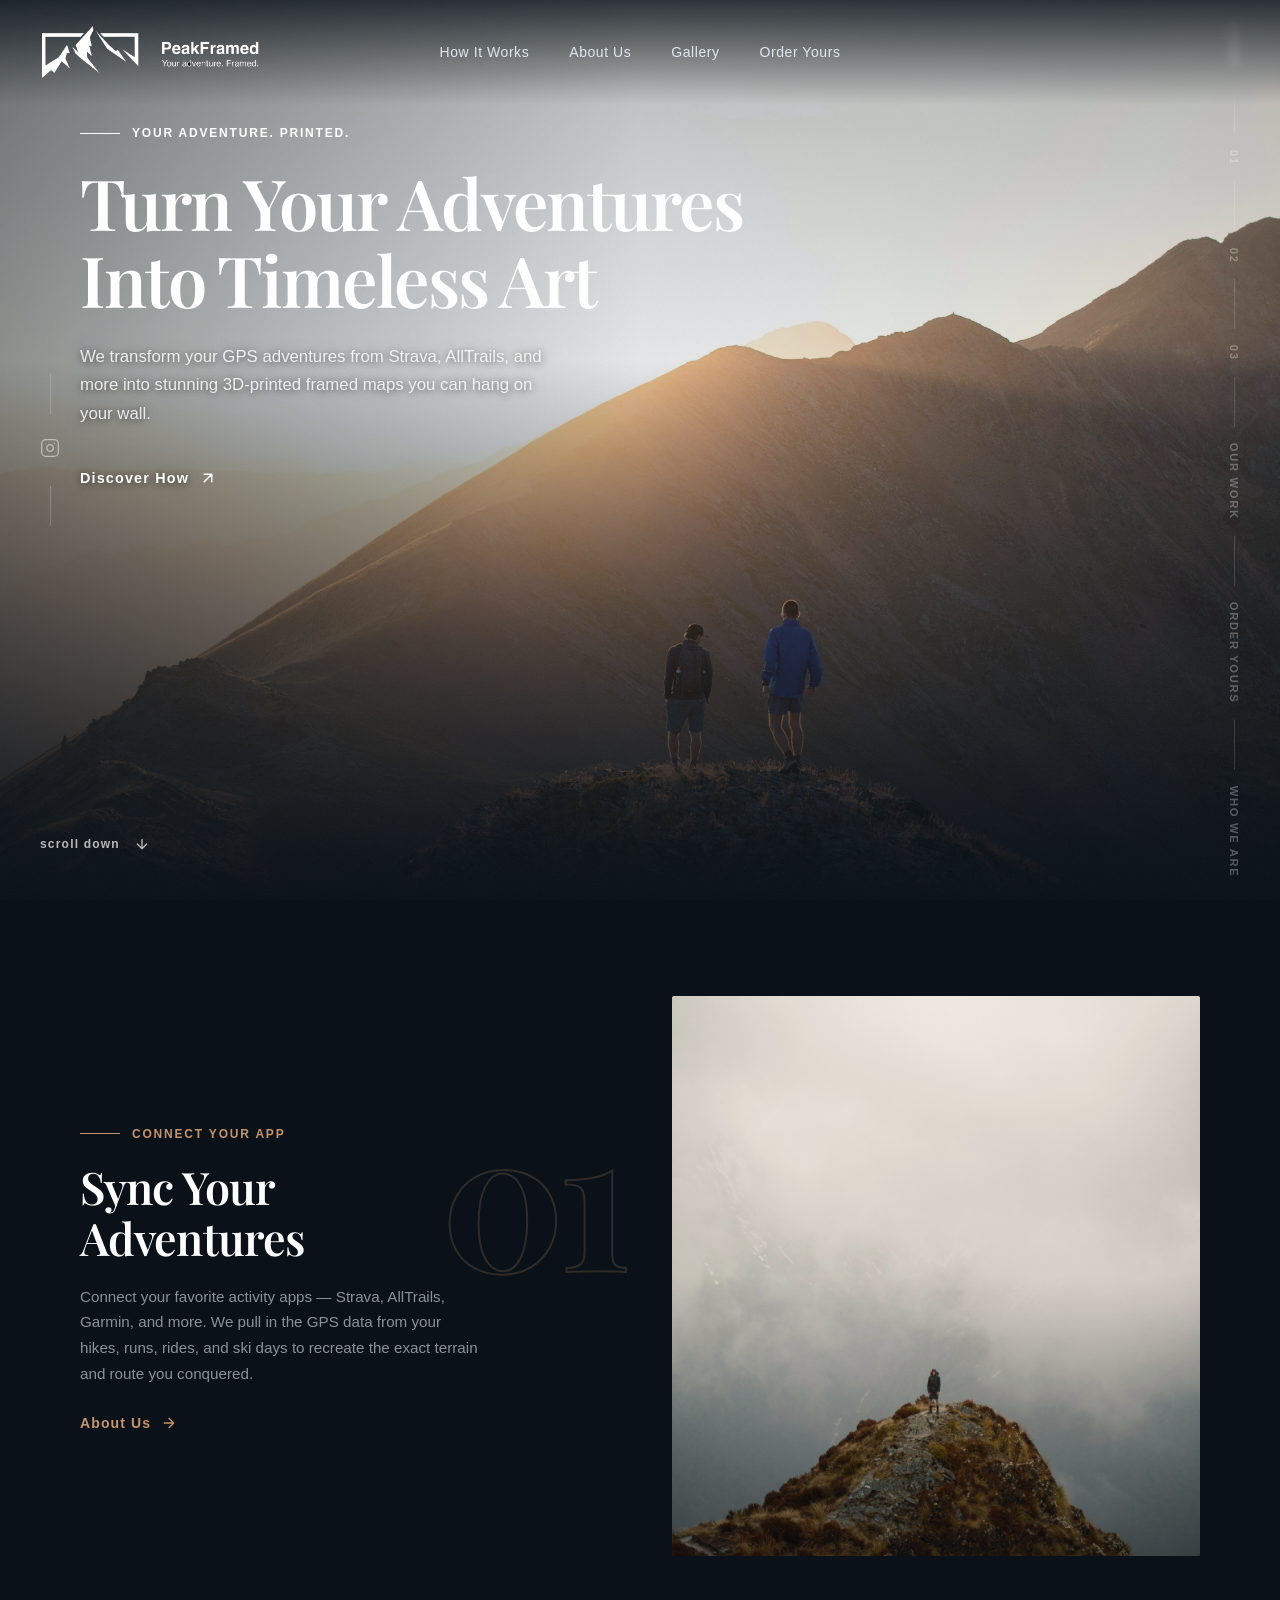
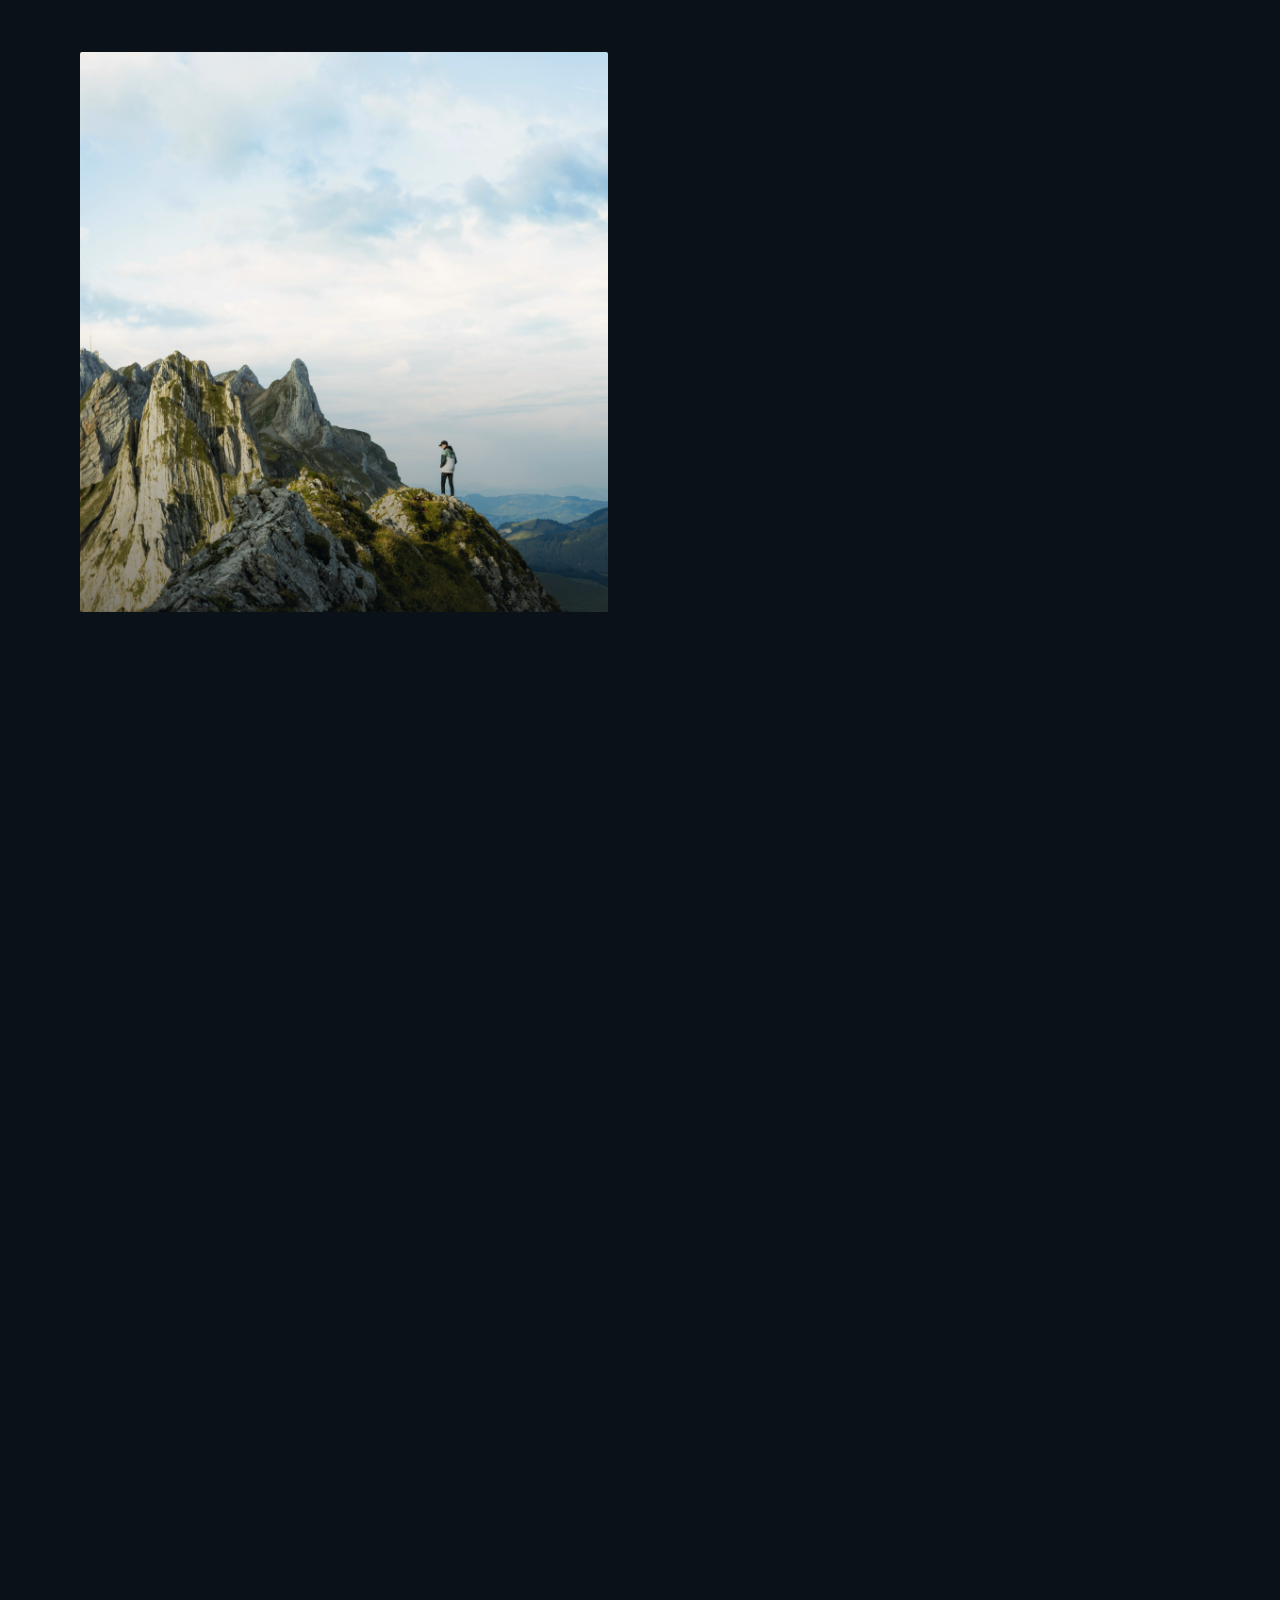
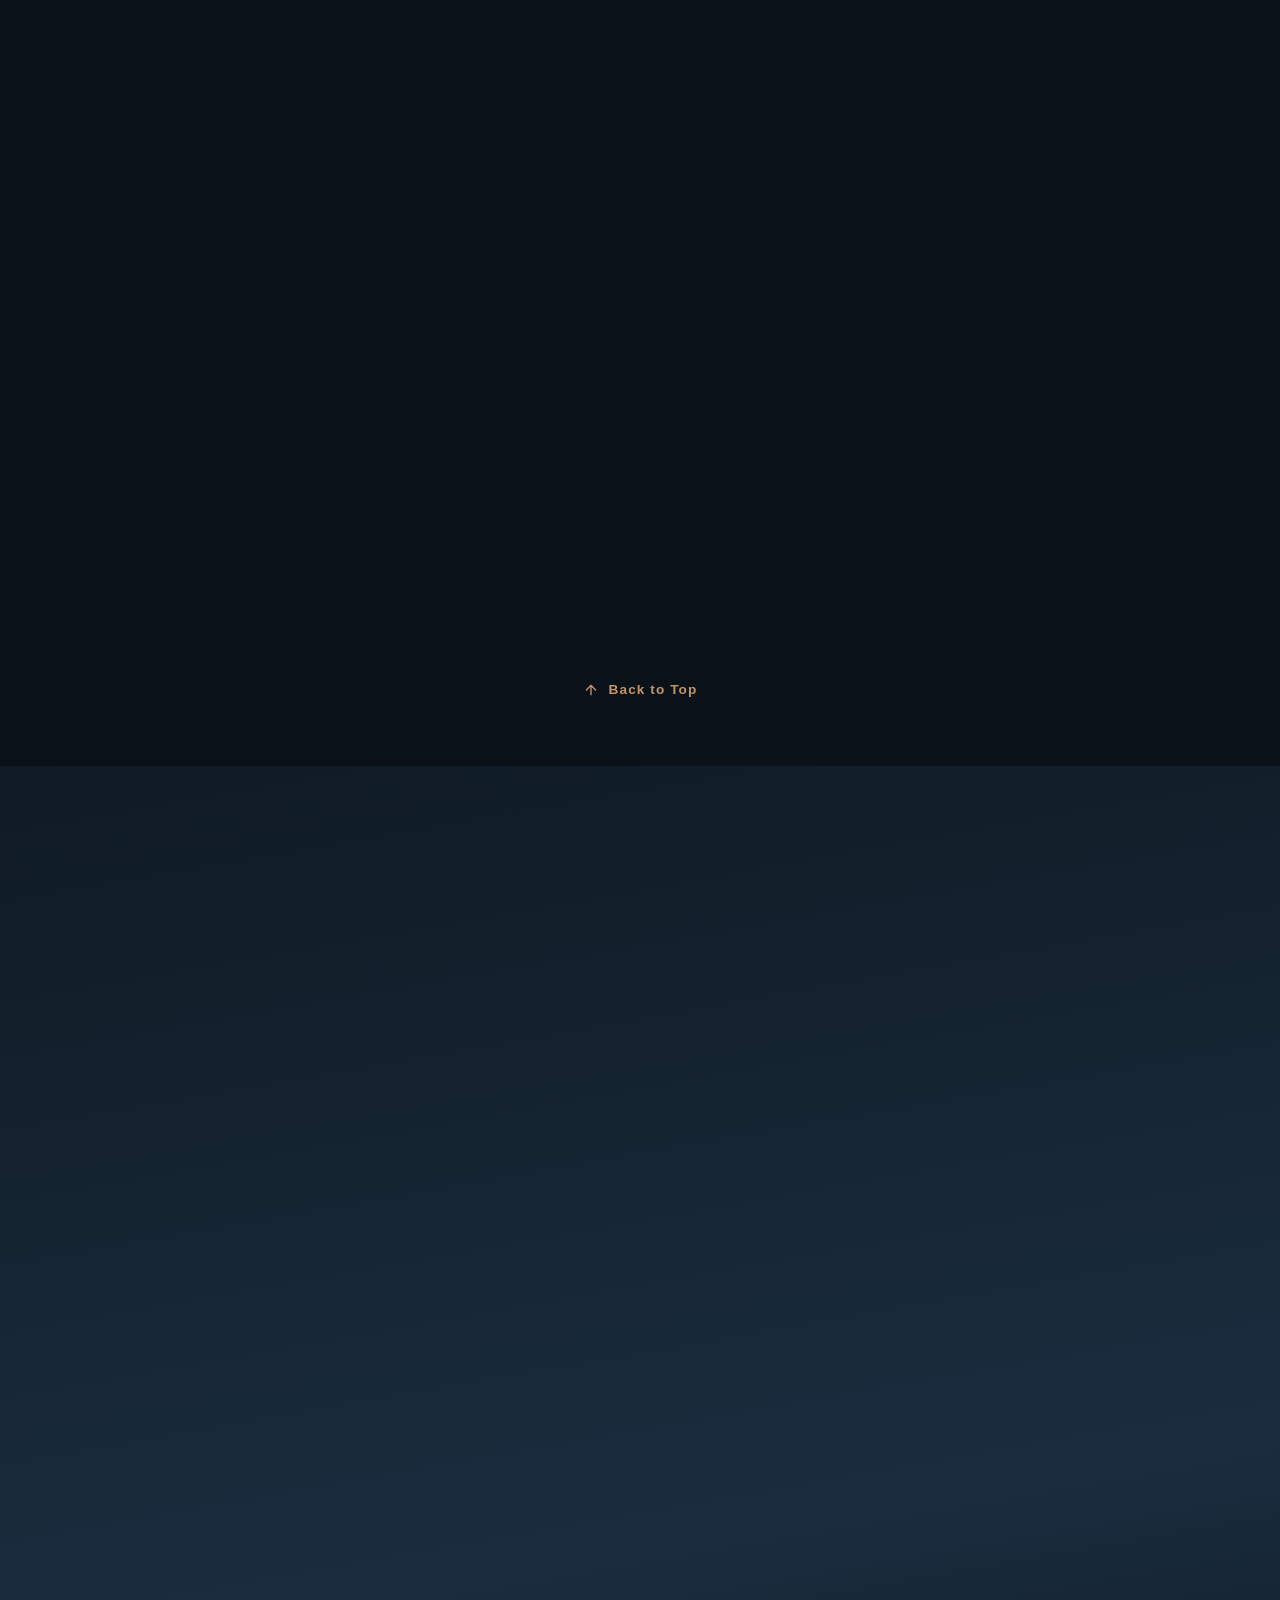
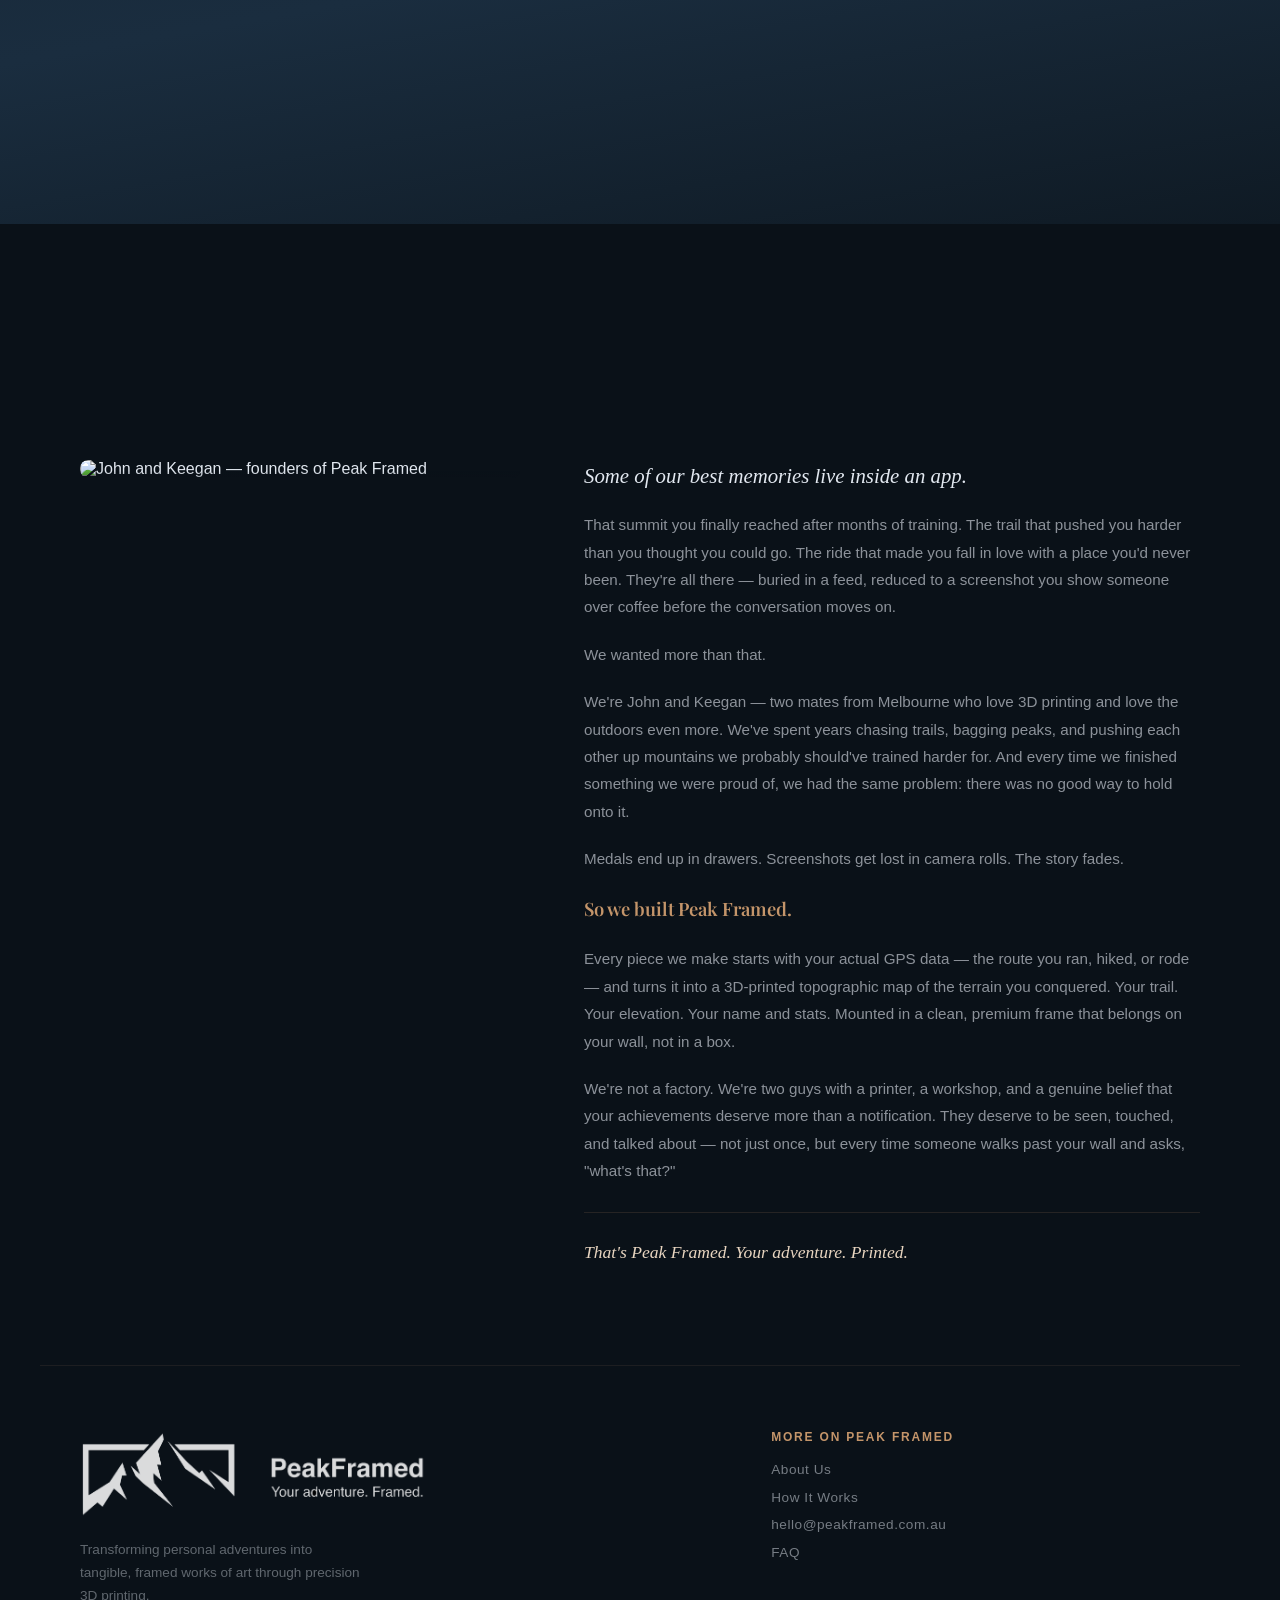
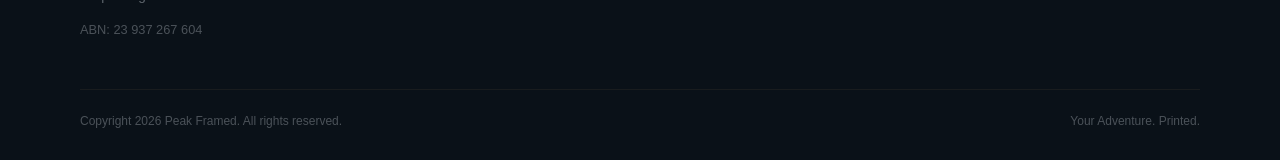
==== commit 8c19332a: "Add tile colour, add-on selector, landscape logo, and collapsible order form - Add Tile Colour selec" ====
--- a/index.html
+++ b/index.html
@@ -401,6 +401,8 @@
     }
     .lightbox-prev { left: 2rem; }
     .lightbox-next { right: 2rem; }
+    .gallery-lightbox.single .lightbox-prev,
+    .gallery-lightbox.single .lightbox-next { display: none; }
     .lightbox-prev:hover,
     .lightbox-next:hover {
       background: rgba(196,149,106,0.15);
@@ -712,6 +714,136 @@
       outline: 2px solid #fff;
       outline-offset: 3px;
       border-radius: 6px;
+    }
+
+    /* Add-on selector grid */
+    .addon-grid {
+      display: grid;
+      grid-template-columns: 1fr 1fr;
+      grid-auto-rows: 1fr;
+      gap: 0.65rem;
+    }
+    .addon-btn {
+      position: relative;
+      display: flex;
+      flex-direction: column;
+      align-items: flex-start;
+      justify-content: space-between;
+      gap: 0.5rem;
+      padding: 0.85rem 1rem;
+      height: 100%;
+      min-height: 88px;
+      text-align: left;
+      line-height: 1.3;
+      white-space: normal;
+    }
+    .addon-btn .addon-label {
+      font-size: 0.82rem;
+      font-weight: 600;
+      letter-spacing: 0.01em;
+      text-transform: none;
+      color: inherit;
+    }
+    .addon-btn .addon-sub {
+      font-size: 0.7rem;
+      font-weight: 400;
+      opacity: 0.65;
+      letter-spacing: 0.01em;
+    }
+    .addon-btn .addon-price {
+      font-size: 0.72rem;
+      font-weight: 700;
+      letter-spacing: 0.06em;
+      text-transform: uppercase;
+      color: #c4956a;
+    }
+    .addon-btn.active .addon-price {
+      color: #ffffff;
+    }
+    .addon-btn.active .addon-sub {
+      color: #ffffff;
+      opacity: 0.85;
+    }
+    .addon-info {
+      position: absolute;
+      top: 8px;
+      right: 8px;
+      width: 20px;
+      height: 20px;
+      border-radius: 50%;
+      border: 1px solid rgba(196,149,106,0.6);
+      background: rgba(10,17,24,0.4);
+      color: #c4956a;
+      font-family: Georgia, serif;
+      font-style: italic;
+      font-size: 12px;
+      font-weight: 700;
+      line-height: 18px;
+      text-align: center;
+      cursor: pointer;
+      transition: background 0.25s ease, color 0.25s ease, transform 0.25s ease;
+      z-index: 2;
+    }
+    .addon-info:hover {
+      background: #c4956a;
+      color: #0a1118;
+      transform: scale(1.08);
+    }
+    .addon-btn.active .addon-info {
+      border-color: rgba(255,255,255,0.7);
+      color: #ffffff;
+    }
+    .addon-btn.active .addon-info:hover {
+      background: #ffffff;
+      color: #0a1118;
+    }
+    @media (max-width: 520px) {
+      .addon-grid { grid-template-columns: 1fr; }
+    }
+
+    /* Collapsible order wrapper */
+    .order-toggle {
+      width: 100%;
+      padding: 1rem;
+      background: transparent;
+      border: 1px solid rgba(196,149,106,0.5);
+      border-radius: 6px;
+      color: #c4956a;
+      font-size: 0.85rem;
+      font-weight: 600;
+      letter-spacing: 0.08em;
+      text-transform: uppercase;
+      cursor: pointer;
+      transition: background 0.3s ease, color 0.3s ease, border-color 0.3s ease;
+      margin-top: 1rem;
+      display: flex;
+      align-items: center;
+      justify-content: center;
+      gap: 0.6rem;
+    }
+    .order-toggle:hover {
+      background: rgba(196,149,106,0.08);
+      color: #e8d5c0;
+      border-color: #c4956a;
+    }
+    .order-toggle svg {
+      transition: transform 0.35s cubic-bezier(0.22, 1, 0.36, 1);
+    }
+    .order-collapse.open + .order-toggle svg,
+    .order-toggle.open svg {
+      transform: rotate(180deg);
+    }
+    .order-collapse {
+      max-height: 0;
+      overflow: hidden;
+      opacity: 0;
+      transition: max-height 0.5s cubic-bezier(0.22, 1, 0.36, 1), opacity 0.4s ease, margin 0.4s ease;
+      margin-top: 0;
+    }
+    .order-collapse.open {
+      max-height: 5000px;
+      opacity: 1;
+      margin-top: 1.25rem;
     }
 
     .order-note {
@@ -1081,7 +1213,7 @@
   <header style="position:fixed; top:0; left:0; right:0; z-index:50; padding:1.5rem 2.5rem; display:flex; align-items:center; justify-content:space-between; background:linear-gradient(to bottom, rgba(10,17,24,0.8), transparent); backdrop-filter:blur(4px); -webkit-backdrop-filter:blur(4px);">
     <!-- Logo -->
     <a href="#" style="display:flex; align-items:center; z-index:10;" aria-label="Peak Framed Home">
-      <img src="PeakFramedWhite.png" alt="Peak Framed" style="height:32px; width:auto;">
+      <img src="PeakFramedLandscapeWhite.png" alt="Peak Framed" style="height:56px; width:auto; display:block;">
     </a>
     <!-- Nav -->
     <nav style="display:flex; gap:2.5rem; position:absolute; left:50%; transform:translateX(-50%);">
@@ -1145,7 +1277,7 @@
         <p style="margin-top:1.25rem; font-size:0.95rem; line-height:1.7; color:rgba(226,232,240,0.6); max-width:400px; position:relative; z-index:2;">
           Connect your favorite activity apps — Strava, AllTrails, Garmin, and more. We pull in the GPS data from your hikes, runs, rides, and ski days to recreate the exact terrain and route you conquered.
         </p>
-        <a href="#about" class="cta-btn" style="margin-top:1.75rem; position:relative; z-index:2;">
+        <a href="#about-us" class="cta-btn" style="margin-top:1.75rem; position:relative; z-index:2;">
           About Us
           <svg width="16" height="16" viewBox="0 0 24 24" fill="none" stroke="currentColor" stroke-width="2" stroke-linecap="round" stroke-linejoin="round"><path d="M5 12h14M12 5l7 7-7 7"/></svg>
         </a>
@@ -1261,10 +1393,12 @@
     </div>
 
     <div class="product-section fade-up">
-      <!-- Left: Product image -->
+      <!-- Left: Product image (4 frame × tile combinations) -->
       <div class="product-image-wrap">
-        <img src="product/frame-black.jpg" alt="Adventure map in black frame" class="active" id="imgBlack">
-        <img src="product/frame-white.jpg" alt="Adventure map in white frame" id="imgWhite">
+        <img src="product/frame-black-tile-black.jpg" alt="Black frame · Black tile" class="active" id="imgBlackBlack" data-combo="black-black">
+        <img src="product/frame-black-tile-white.jpg" alt="Black frame · White tile"               id="imgBlackWhite" data-combo="black-white">
+        <img src="product/frame-white-tile-black.jpg" alt="White frame · Black tile"               id="imgWhiteBlack" data-combo="white-black">
+        <img src="product/frame-white-tile-white.jpg" alt="White frame · White tile"               id="imgWhiteWhite" data-combo="white-white">
       </div>
 
       <!-- Right: Controls & form -->
@@ -1285,12 +1419,33 @@
           </div>
         </div>
 
+        <!-- Tile colour selection -->
+        <div class="frame-selector">
+          <div class="frame-selector-title">Tile Colour</div>
+          <div class="frame-btns">
+            <button class="frame-btn active" data-tile="black" onclick="selectTile('black')">Black tile · White trail</button>
+            <button class="frame-btn" data-tile="white" onclick="selectTile('white')">White tile · Black trail</button>
+          </div>
+        </div>
+
+        <!-- Toggle to expand the order form -->
+        <button type="button" class="order-toggle" id="orderToggle" onclick="toggleOrderForm()" aria-expanded="false" aria-controls="orderCollapse">
+          <span id="orderToggleLabel">Start Your Order</span>
+          <svg width="16" height="16" viewBox="0 0 24 24" fill="none" stroke="currentColor" stroke-width="2" stroke-linecap="round" stroke-linejoin="round"><path d="M6 9l6 6 6-6"/></svg>
+        </button>
+
+        <!-- Collapsible wrapper -->
+        <div class="order-collapse" id="orderCollapse">
+
         <!-- Order form -->
         <form class="order-form" id="orderForm" action="https://formsubmit.co/hello@peakframed.com.au" method="POST" enctype="multipart/form-data">
           <input type="hidden" name="_subject" value="New Peak Framed Order">
           <input type="hidden" name="_captcha" value="false">
           <input type="hidden" name="_template" value="table">
           <input type="hidden" name="Frame Colour" id="frameColourInput" value="Black Frame">
+          <input type="hidden" name="Tile Colour" id="tileColourInput" value="Black tile · White trail">
+          <input type="hidden" name="Add-On" id="addonInput" value="Frame only">
+          <input type="hidden" name="Total Price" id="totalPriceInput" value="$149 AUD">
 
           <!-- GPS Route Data -->
           <div class="route-upload-section">
@@ -1400,12 +1555,39 @@
             </select>
           </div>
 
-          <button type="submit" class="order-btn">Order Now — $149 AUD</button>
+          <!-- Optional Add-Ons -->
+          <div class="frame-selector addon-selector" style="margin-top:0.5rem;">
+            <div class="frame-selector-title">Optional Add-On</div>
+            <div class="addon-grid">
+              <button type="button" class="frame-btn addon-btn active" data-addon="none" onclick="selectAddon('none')">
+                <span class="addon-label">Frame only</span>
+                <span class="addon-price">Included</span>
+              </button>
+              <button type="button" class="frame-btn addon-btn" data-addon="wall" onclick="selectAddon('wall')">
+                <span class="addon-info" onclick="event.stopPropagation(); openAddonImage('product/wall-mount.jpg', 'Wall mount system with 3M Command Strips')" aria-label="View wall mount photo">i</span>
+                <span class="addon-label">Wall mount system<br><span class="addon-sub">3M Command Strips</span></span>
+                <span class="addon-price">+$10</span>
+              </button>
+              <button type="button" class="frame-btn addon-btn" data-addon="stand" onclick="selectAddon('stand')">
+                <span class="addon-info" onclick="event.stopPropagation(); openAddonImage('product/desktop-stand.jpg', 'Desktop stand')" aria-label="View desktop stand photo">i</span>
+                <span class="addon-label">Desktop stand</span>
+                <span class="addon-price">+$10</span>
+              </button>
+              <button type="button" class="frame-btn addon-btn" data-addon="both" onclick="selectAddon('both')">
+                <span class="addon-info" onclick="event.stopPropagation(); openAddonImage('product/wall-mount-and-stand.jpg', 'Wall mount system + Desktop stand')" aria-label="View wall mount and stand photo">i</span>
+                <span class="addon-label">Wall mount system + Stand</span>
+                <span class="addon-price">+$16</span>
+              </button>
+            </div>
+          </div>
+
+          <button type="submit" class="order-btn" id="orderBtn">Order Now — $149 AUD</button>
 
           <p class="order-note">
             After placing your order, we'll send you a confirmation email. If we need any additional information or clarification about your adventure details, we'll reach out to you via email.
           </p>
         </form>
+        </div><!-- /.order-collapse -->
 
         <!-- Delivery info -->
         <div class="delivery-info">
@@ -1512,7 +1694,7 @@
     <div class="footer-grid" style="display:grid; grid-template-columns:1.5fr 1fr; gap:3rem; margin-bottom:3rem;">
       <!-- Brand col -->
       <div>
-        <img src="PeakFramedWhite.png" alt="Peak Framed" style="height:56px; margin-bottom:1.25rem; opacity:0.8;">
+        <img src="PeakFramedLandscapeWhite.png" alt="Peak Framed" style="height:88px; width:auto; margin-bottom:1.25rem; opacity:0.85; display:block;">
         <p style="font-size:0.85rem; line-height:1.7; color:rgba(226,232,240,0.4); max-width:280px;">
           Transforming personal adventures into tangible, framed works of art through precision 3D printing.
         </p>
@@ -1558,13 +1740,24 @@
     function openLightbox(index) {
       currentIndex = index;
       lightboxImg.src = gallerySrcs[currentIndex];
+      lightbox.classList.remove('single');
       lightbox.classList.add('active');
       document.body.style.overflow = 'hidden';
     }
     function closeLightbox() {
       lightbox.classList.remove('active');
+      lightbox.classList.remove('single');
       document.body.style.overflow = '';
     }
+    // Open a single standalone image (used by add-on info icons)
+    function openAddonImage(src, alt) {
+      lightboxImg.src = src;
+      if (alt) lightboxImg.alt = alt;
+      lightbox.classList.add('single');
+      lightbox.classList.add('active');
+      document.body.style.overflow = 'hidden';
+    }
+    window.openAddonImage = openAddonImage;
     function showPrev() {
       currentIndex = (currentIndex - 1 + gallerySrcs.length) % gallerySrcs.length;
       lightboxImg.src = gallerySrcs[currentIndex];
@@ -1641,13 +1834,61 @@
 
     sections.forEach(section => navObserver.observe(section));
 
-    // Frame selector
+    // Collapsible order form toggle
+    function toggleOrderForm() {
+      const wrap = document.getElementById('orderCollapse');
+      const btn = document.getElementById('orderToggle');
+      const label = document.getElementById('orderToggleLabel');
+      const isOpen = wrap.classList.toggle('open');
+      btn.classList.toggle('open', isOpen);
+      btn.setAttribute('aria-expanded', isOpen ? 'true' : 'false');
+      label.textContent = isOpen ? 'Hide Order Form' : 'Start Your Order';
+    }
+
+    // Frame + Tile state
+    let currentFrame = 'black';
+    let currentTile  = 'black';
+
+    function updateProductImage() {
+      const combo = `${currentFrame}-${currentTile}`;
+      document.querySelectorAll('.product-image-wrap img').forEach(img => {
+        img.classList.toggle('active', img.dataset.combo === combo);
+      });
+    }
+
     function selectFrame(color) {
-      document.querySelectorAll('.frame-btn').forEach(btn => btn.classList.remove('active'));
+      currentFrame = color;
+      document.querySelectorAll('.frame-btn[data-frame]').forEach(btn => btn.classList.remove('active'));
       document.querySelector(`.frame-btn[data-frame="${color}"]`).classList.add('active');
-      document.getElementById('imgBlack').classList.toggle('active', color === 'black');
-      document.getElementById('imgWhite').classList.toggle('active', color === 'white');
       document.getElementById('frameColourInput').value = color === 'black' ? 'Black Frame' : 'White Frame';
+      updateProductImage();
+    }
+
+    function selectTile(color) {
+      currentTile = color;
+      document.querySelectorAll('.frame-btn[data-tile]').forEach(btn => btn.classList.remove('active'));
+      document.querySelector(`.frame-btn[data-tile="${color}"]`).classList.add('active');
+      document.getElementById('tileColourInput').value = color === 'black'
+        ? 'Black tile · White trail'
+        : 'White tile · Black trail';
+      updateProductImage();
+    }
+
+    // Add-on selector
+    const ADDON_LABELS = {
+      none:  { label: 'Frame only',                        extra: 0  },
+      wall:  { label: 'Wall mount system (3M Command Strips)', extra: 10 },
+      stand: { label: 'Desktop stand',                          extra: 10 },
+      both:  { label: 'Wall mount system + Desktop stand',      extra: 16 },
+    };
+    function selectAddon(key) {
+      document.querySelectorAll('.frame-btn[data-addon]').forEach(btn => btn.classList.remove('active'));
+      document.querySelector(`.frame-btn[data-addon="${key}"]`).classList.add('active');
+      const opt = ADDON_LABELS[key];
+      const total = 149 + opt.extra;
+      document.getElementById('addonInput').value = opt.label;
+      document.getElementById('totalPriceInput').value = `$${total} AUD`;
+      document.getElementById('orderBtn').textContent = `Order Now — $${total} AUD`;
     }
 
     // Route tab switching
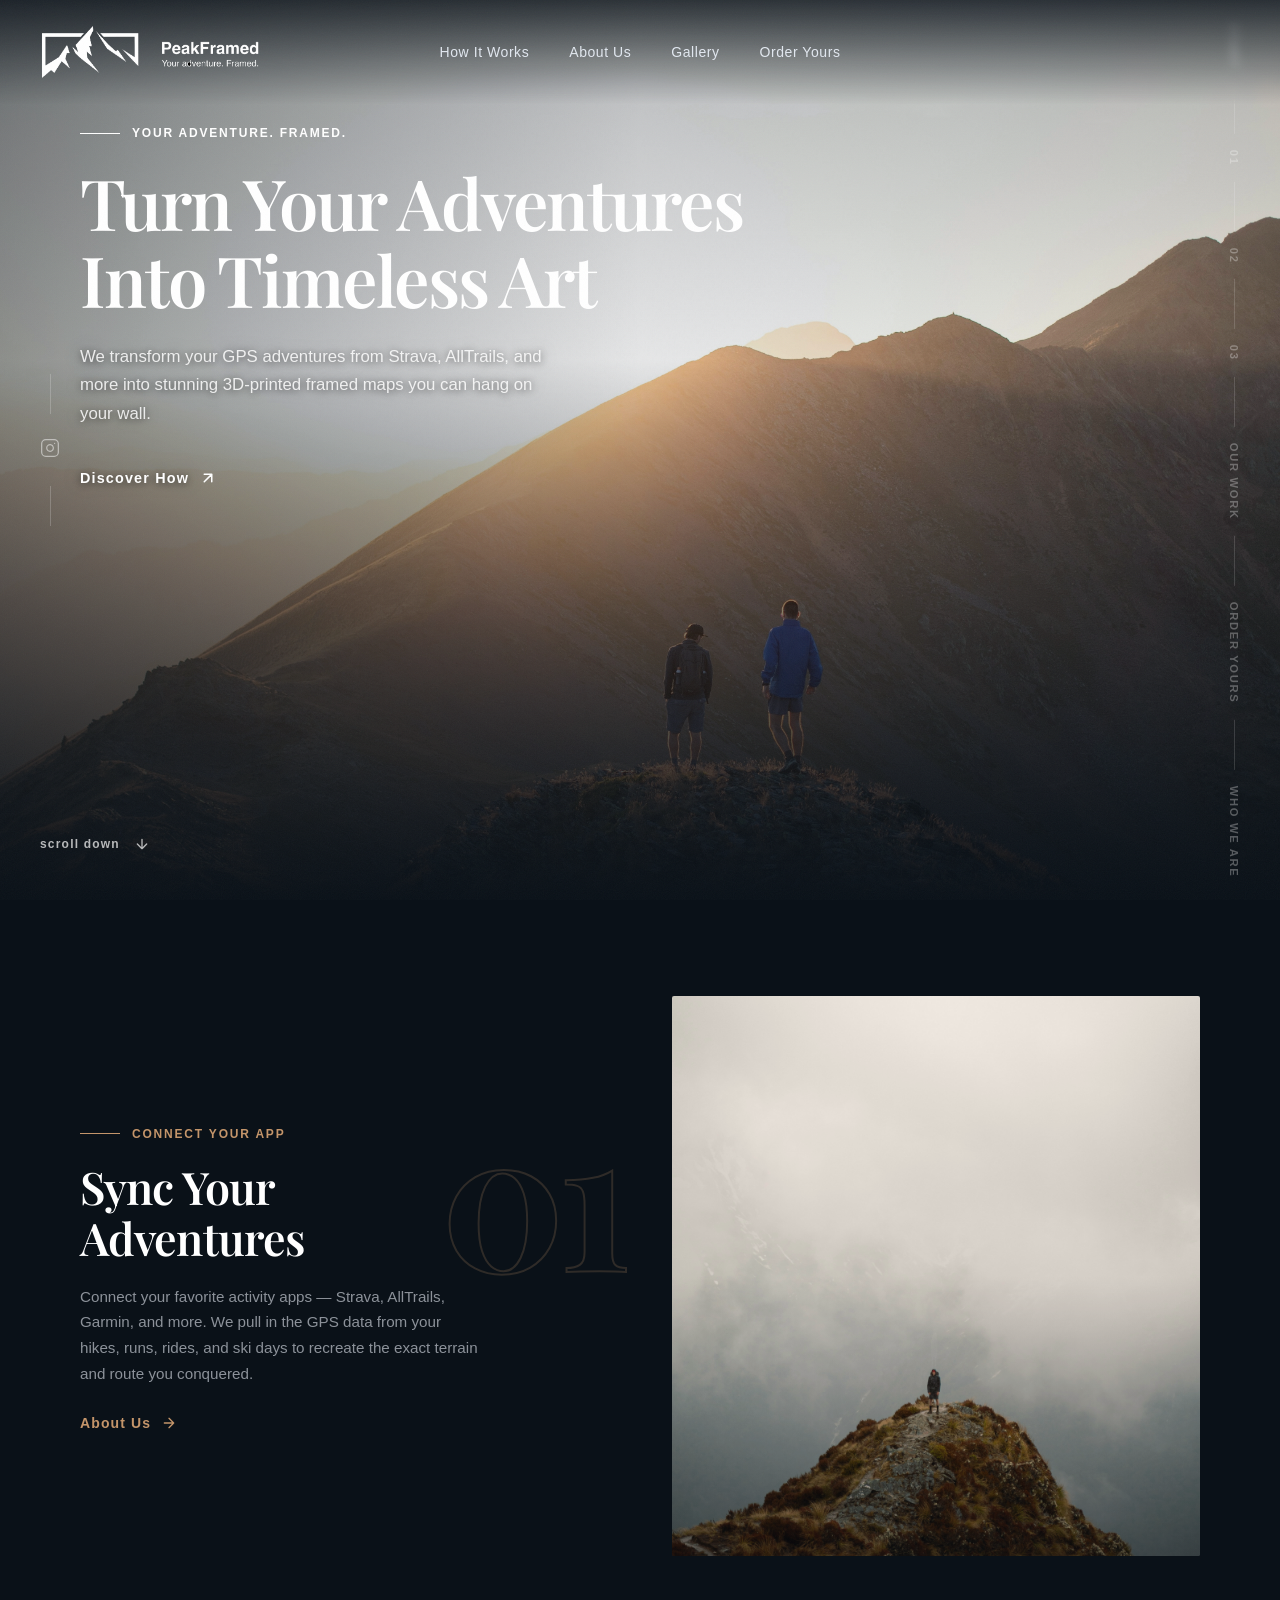
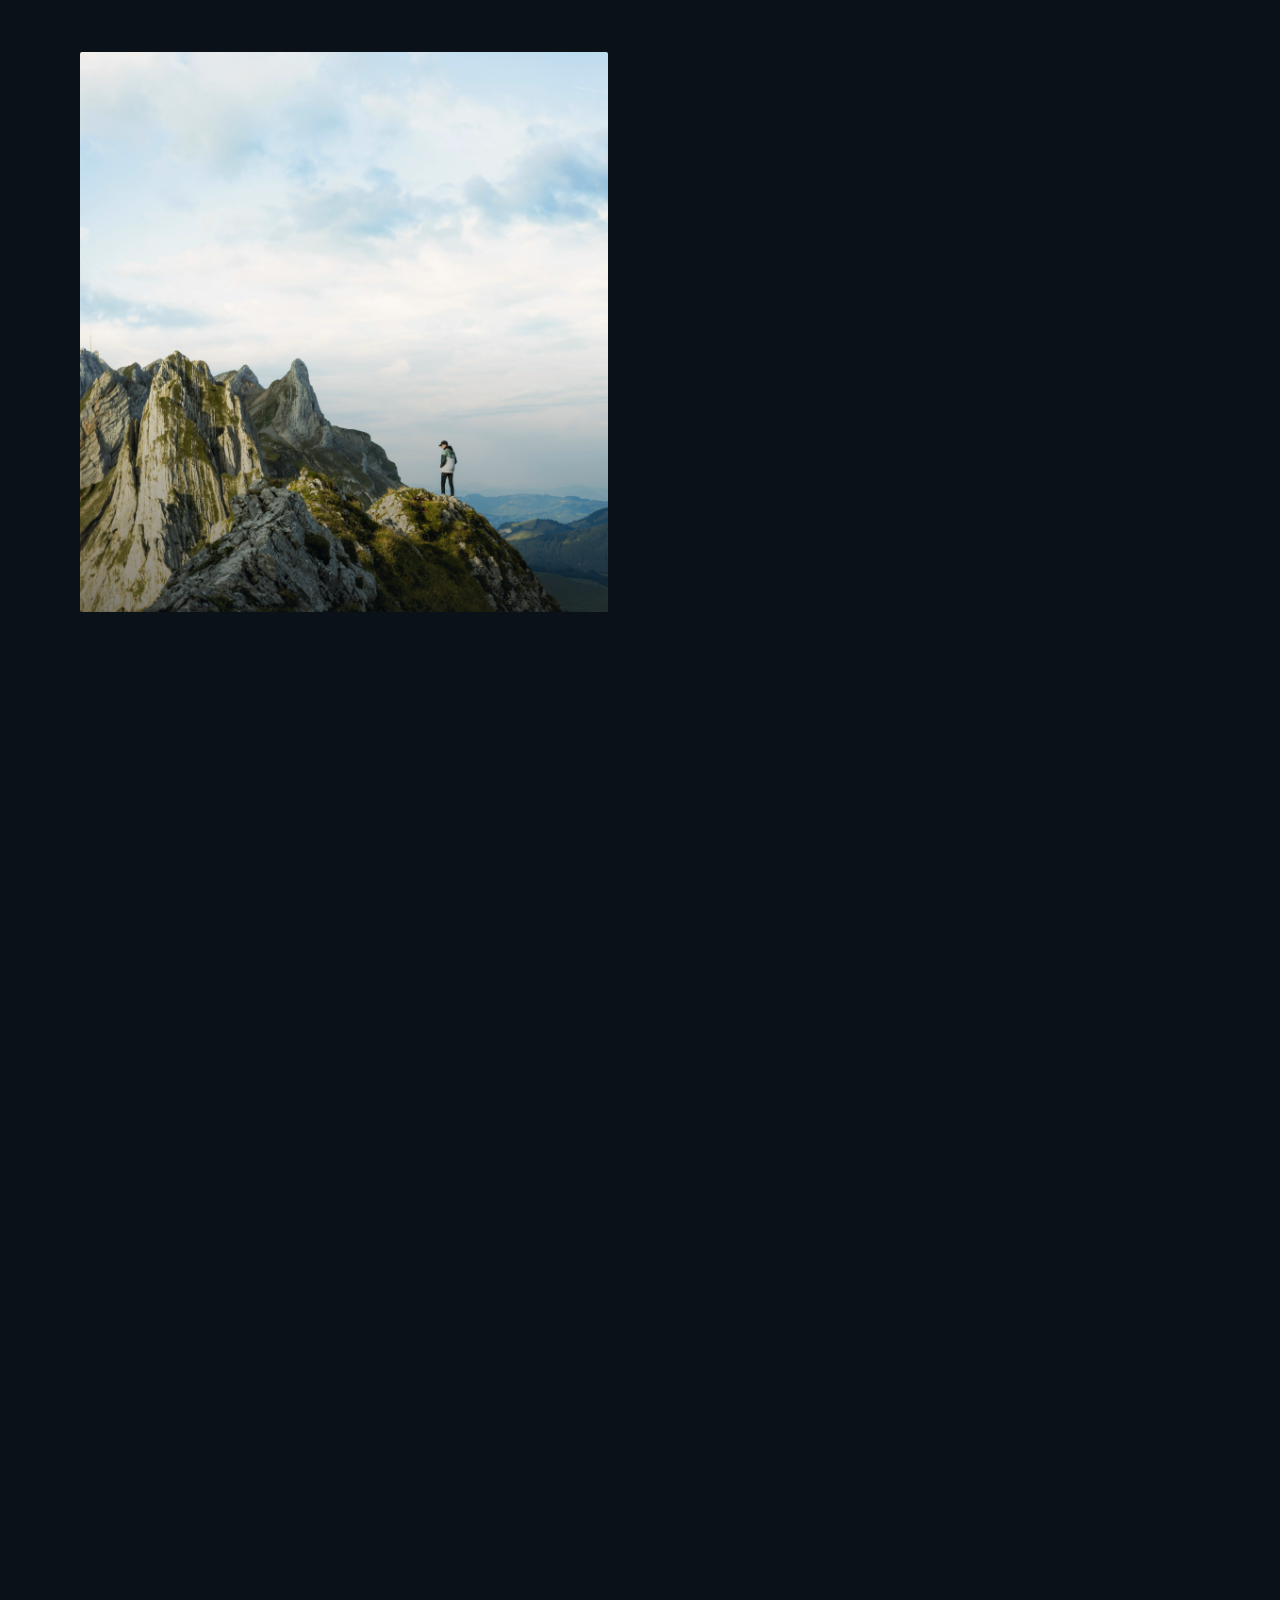
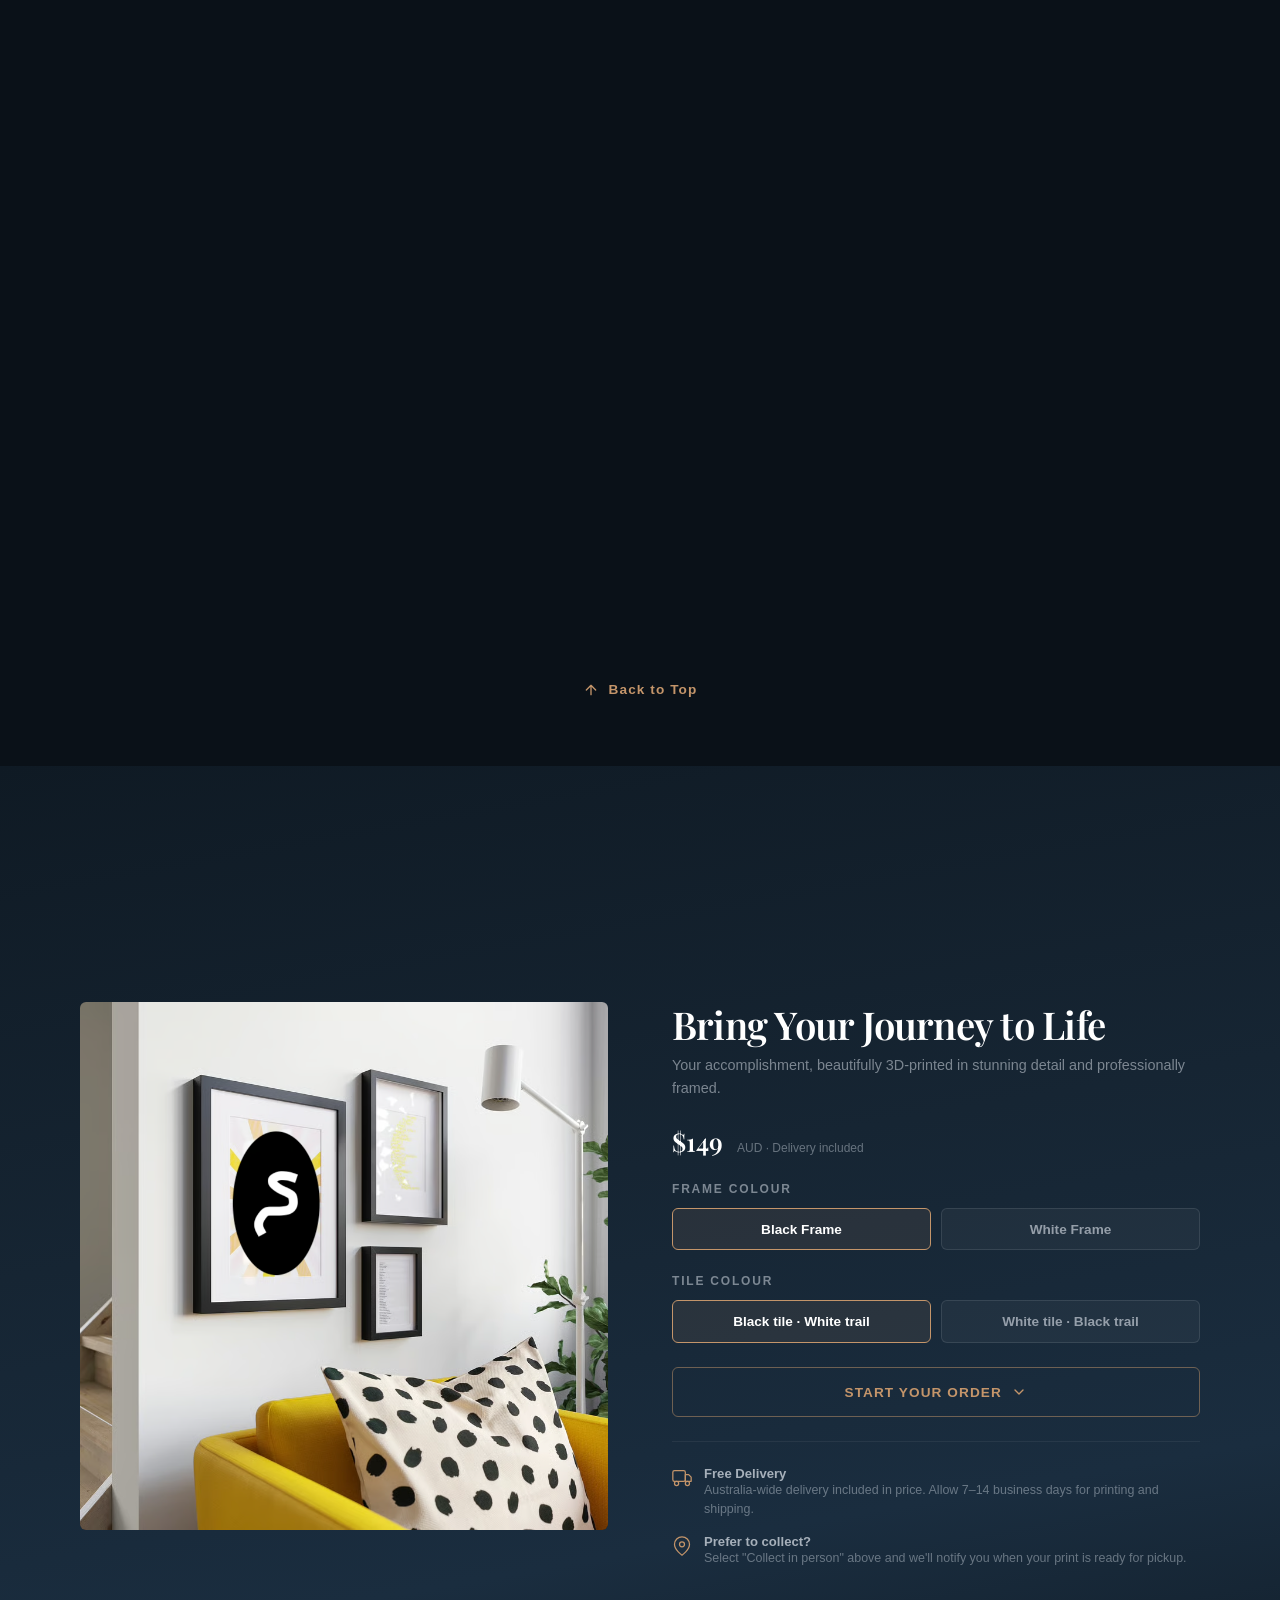
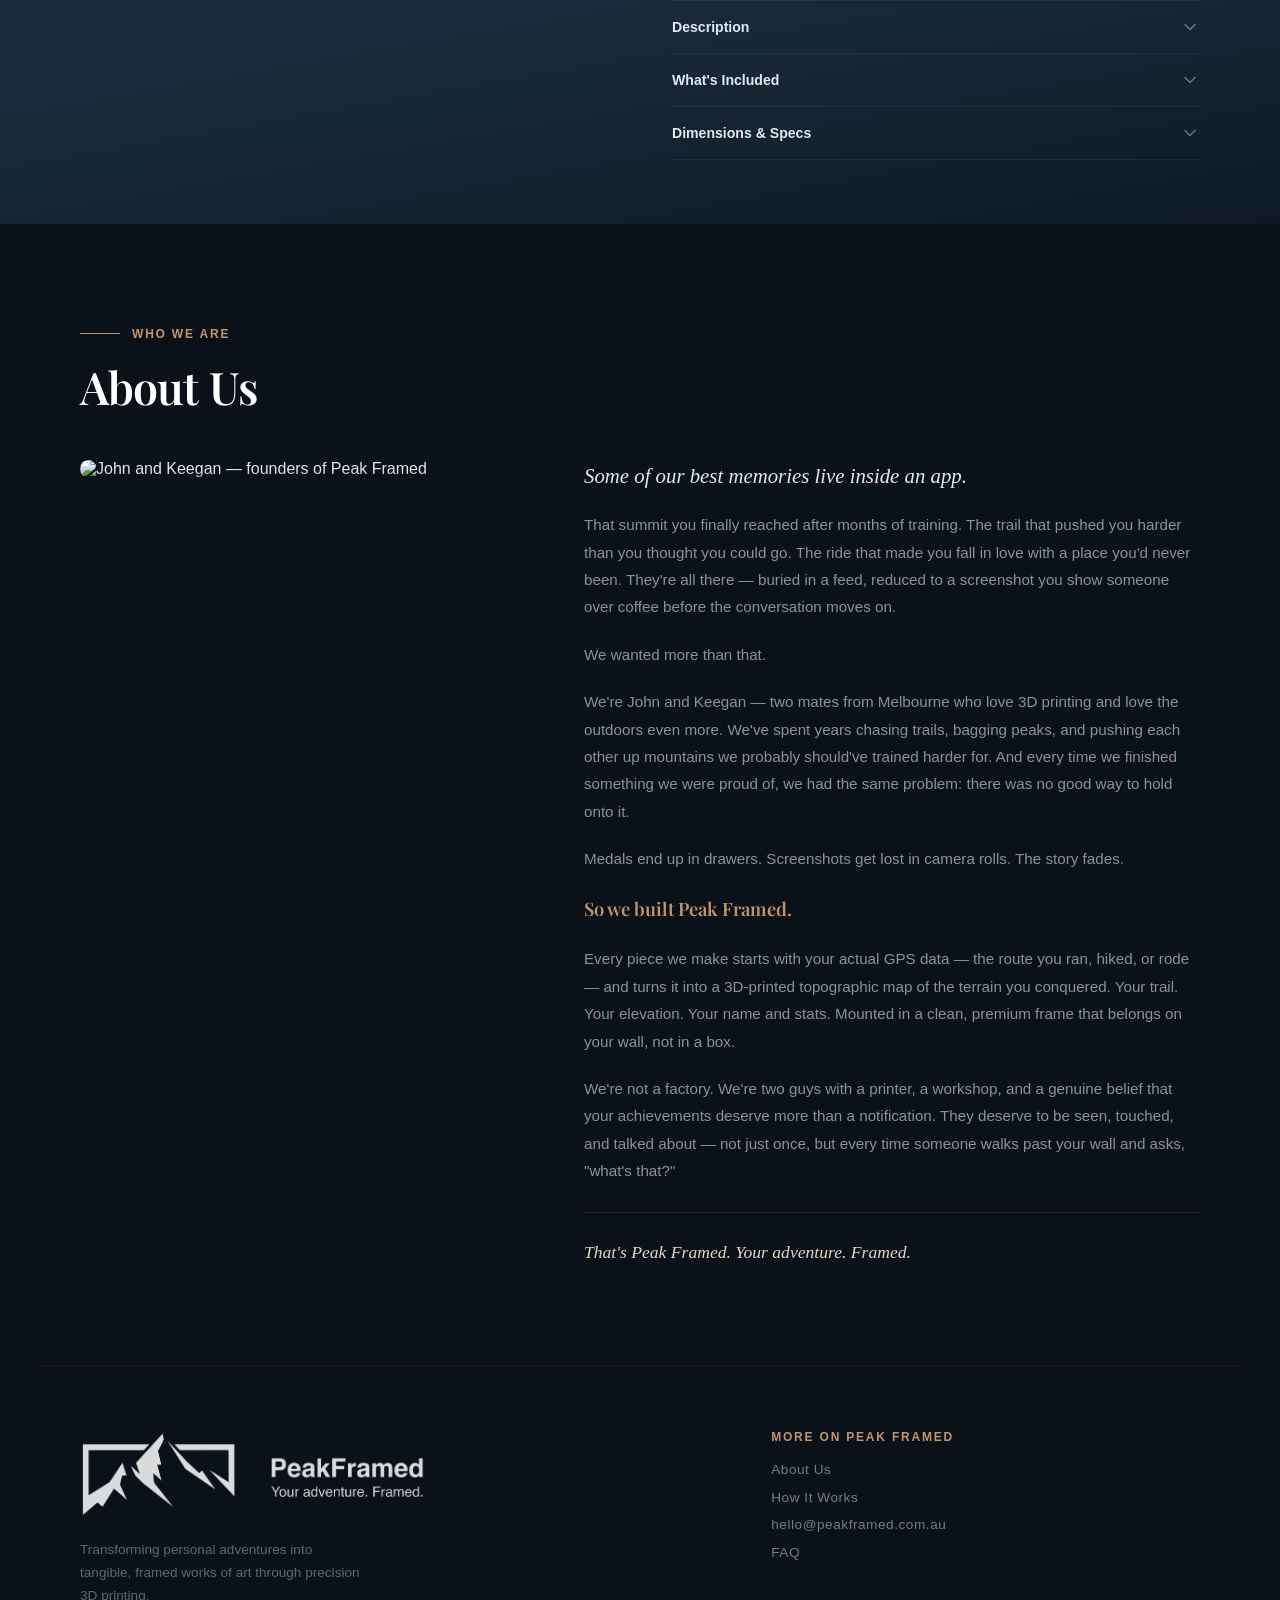
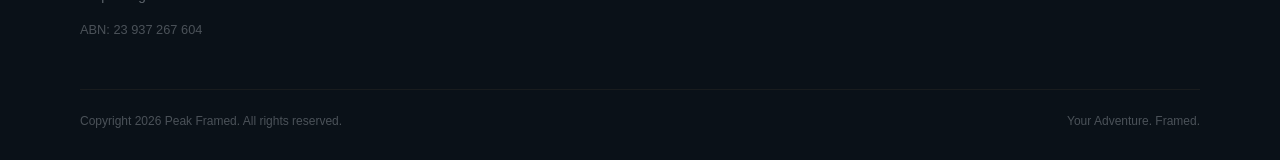
==== commit 77c35d95: "Update slogan from "Your Adventure. Printed." to "Your Adventure. Framed." Co-Authored-By: Claude Op" ====
--- a/index.html
+++ b/index.html
@@ -3,7 +3,7 @@
 <head>
   <meta charset="UTF-8">
   <meta name="viewport" content="width=device-width, initial-scale=1.0">
-  <title>Peak Framed — Your Adventure. Printed.</title>
+  <title>Peak Framed — Your Adventure. Framed.</title>
   <script src="https://cdn.tailwindcss.com"></script>
   <link rel="preconnect" href="https://fonts.googleapis.com">
   <link rel="preconnect" href="https://fonts.gstatic.com" crossorigin>
@@ -1244,7 +1244,7 @@
 
     <!-- Left-aligned hero content like MNTN -->
     <div class="hero-content" style="position:relative; z-index:10; flex:1; display:flex; flex-direction:column; justify-content:flex-start; align-items:flex-start; text-align:left; padding:0 2.5rem; padding-top:14vh; padding-left:5rem;">
-      <p class="label-line" style="margin-bottom:1.5rem; color:#fff; --line-color:#fff;">Your Adventure. Printed.</p>
+      <p class="label-line" style="margin-bottom:1.5rem; color:#fff; --line-color:#fff;">Your Adventure. Framed.</p>
       <h1 style="font-family:'Playfair Display',Georgia,serif; font-size:clamp(2.5rem,5.5vw,4.5rem); font-weight:600; line-height:1.1; letter-spacing:-0.03em; color:#fff; max-width:700px;">
         Turn Your Adventures<br>Into Timeless Art
       </h1>
@@ -1684,7 +1684,7 @@
 
         <p>We're not a factory. We're two guys with a printer, a workshop, and a genuine belief that your achievements deserve more than a notification. They deserve to be seen, touched, and talked about — not just once, but every time someone walks past your wall and asks, "what's that?"</p>
 
-        <p class="about-us-sign-off">That's Peak Framed. Your adventure. Printed.</p>
+        <p class="about-us-sign-off">That's Peak Framed. Your adventure. Framed.</p>
       </div>
     </div>
   </section>
@@ -1713,7 +1713,7 @@
     </div>
     <div class="footer-bottom" style="border-top:1px solid rgba(196,149,106,0.08); padding-top:1.5rem; display:flex; justify-content:space-between; align-items:center;">
       <p style="font-size:0.75rem; color:rgba(226,232,240,0.3);">Copyright 2026 Peak Framed. All rights reserved.</p>
-      <p style="font-size:0.75rem; color:rgba(226,232,240,0.3);">Your Adventure. Printed.</p>
+      <p style="font-size:0.75rem; color:rgba(226,232,240,0.3);">Your Adventure. Framed.</p>
     </div>
   </footer>
 
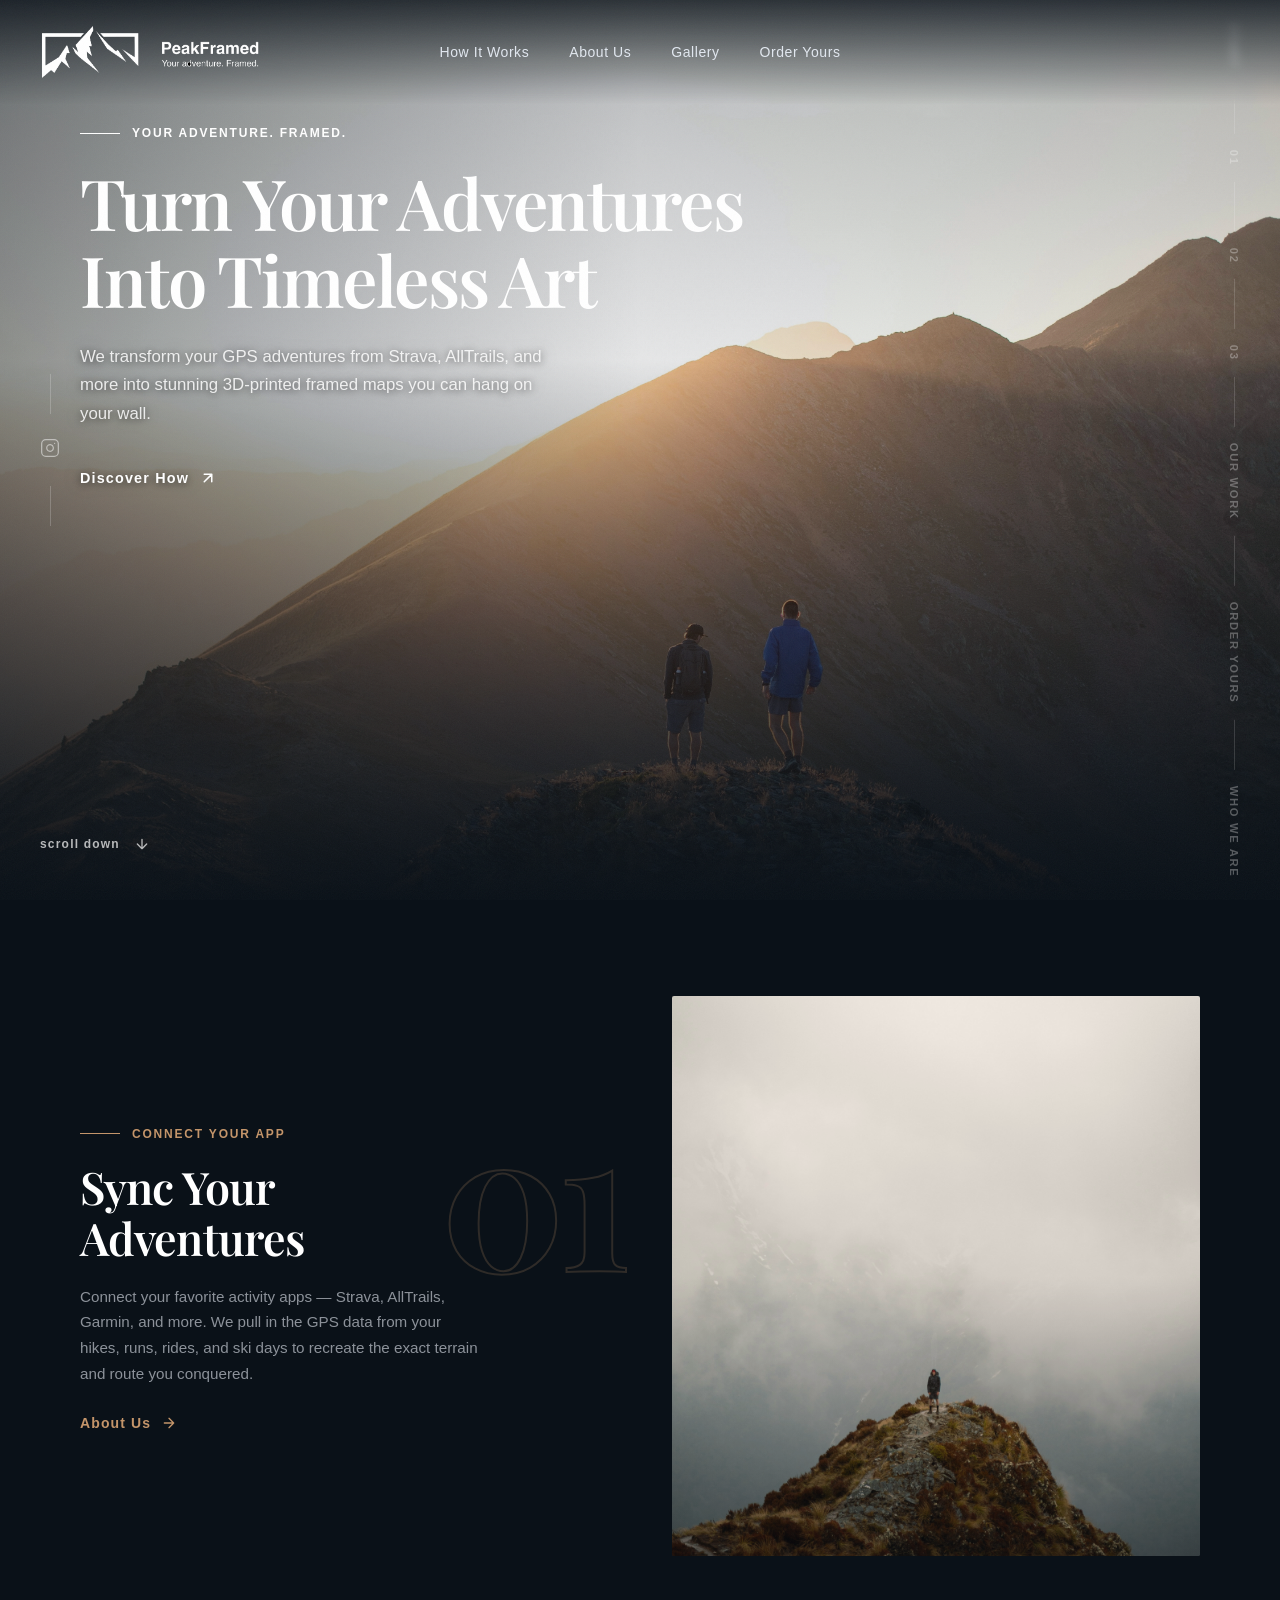
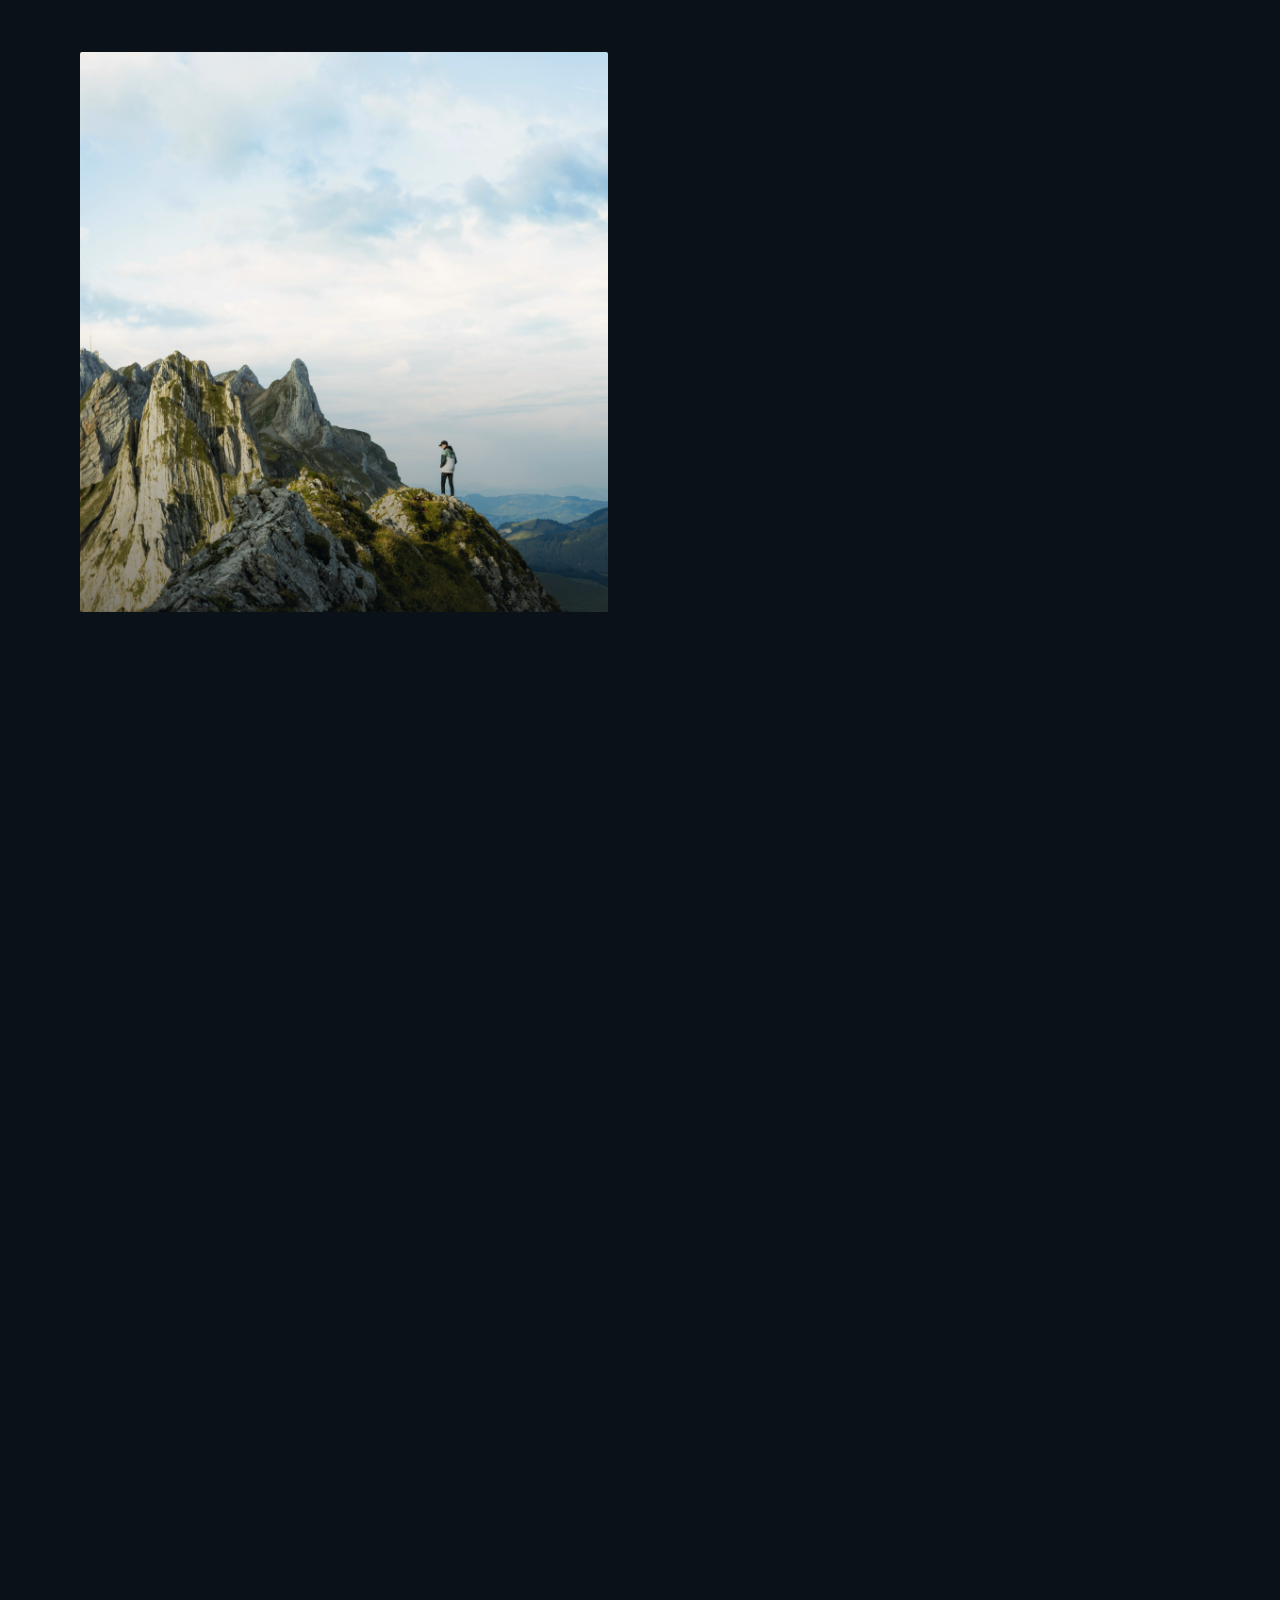
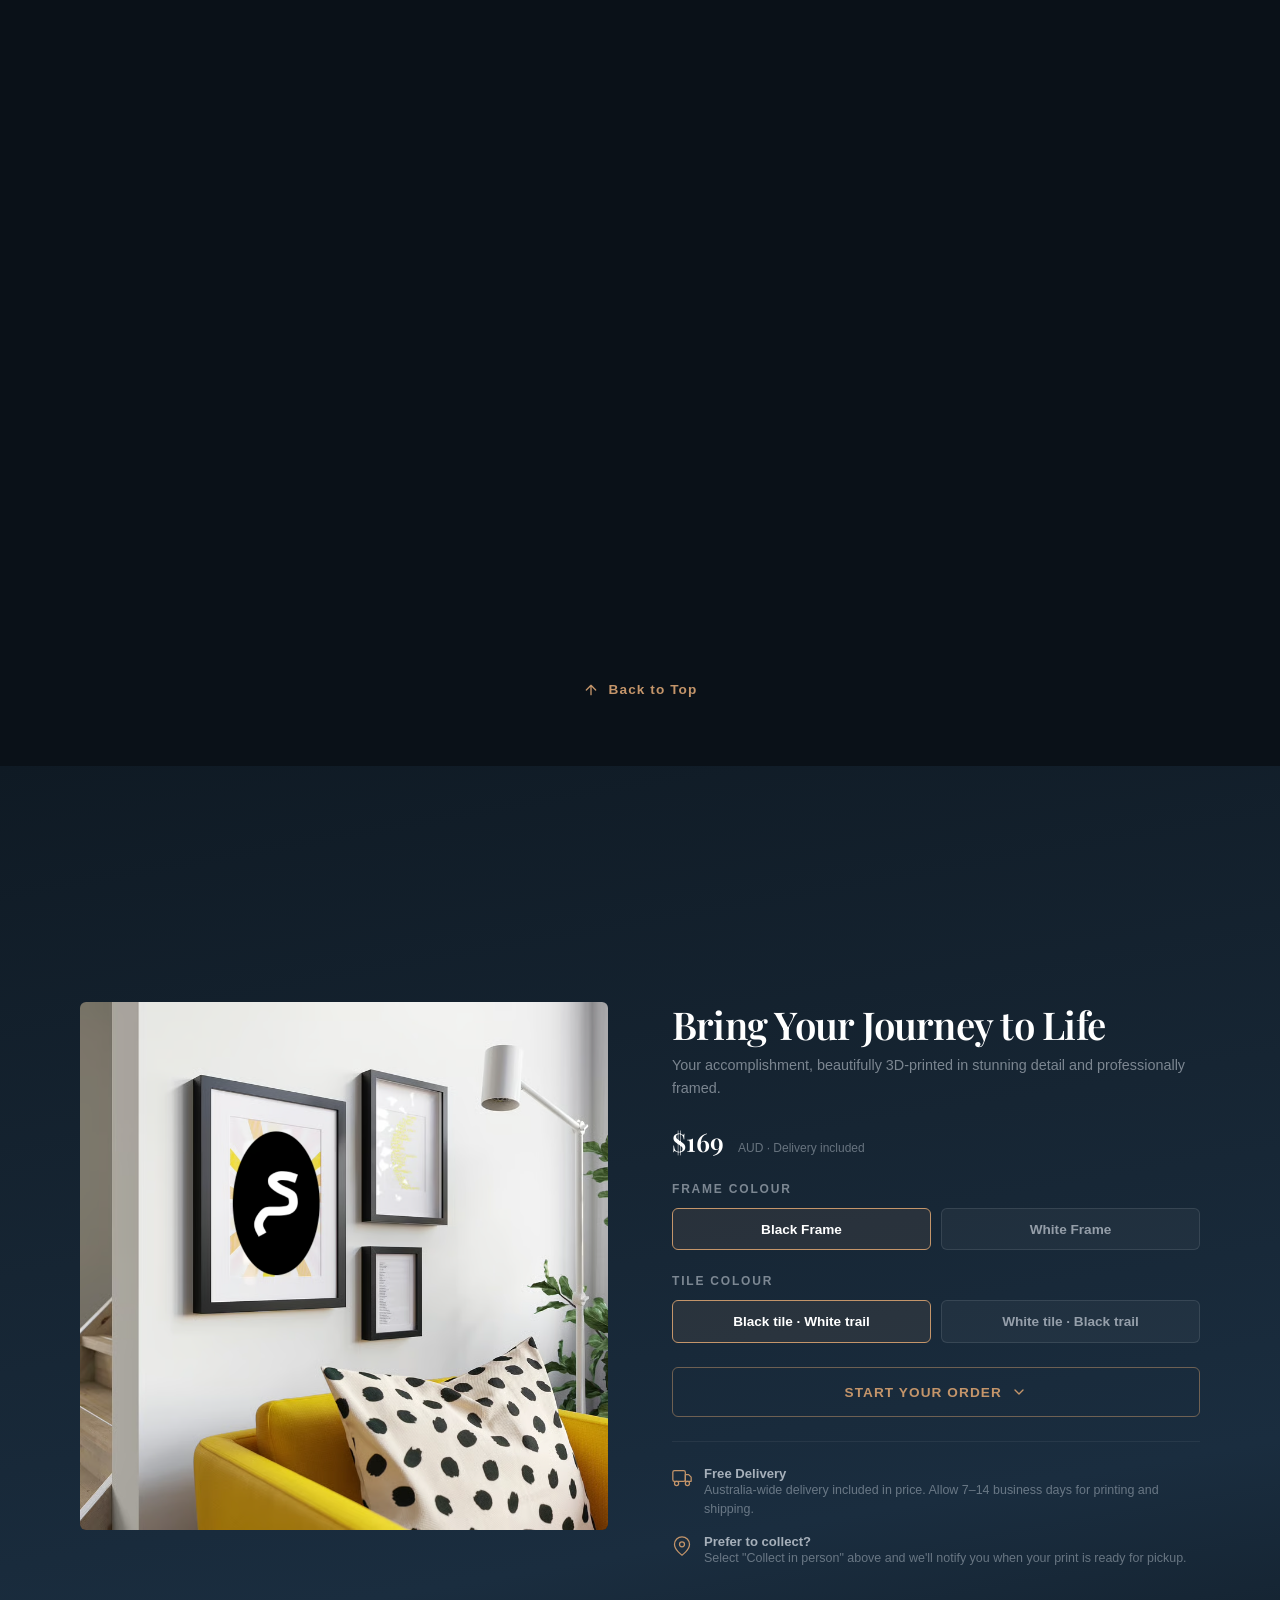
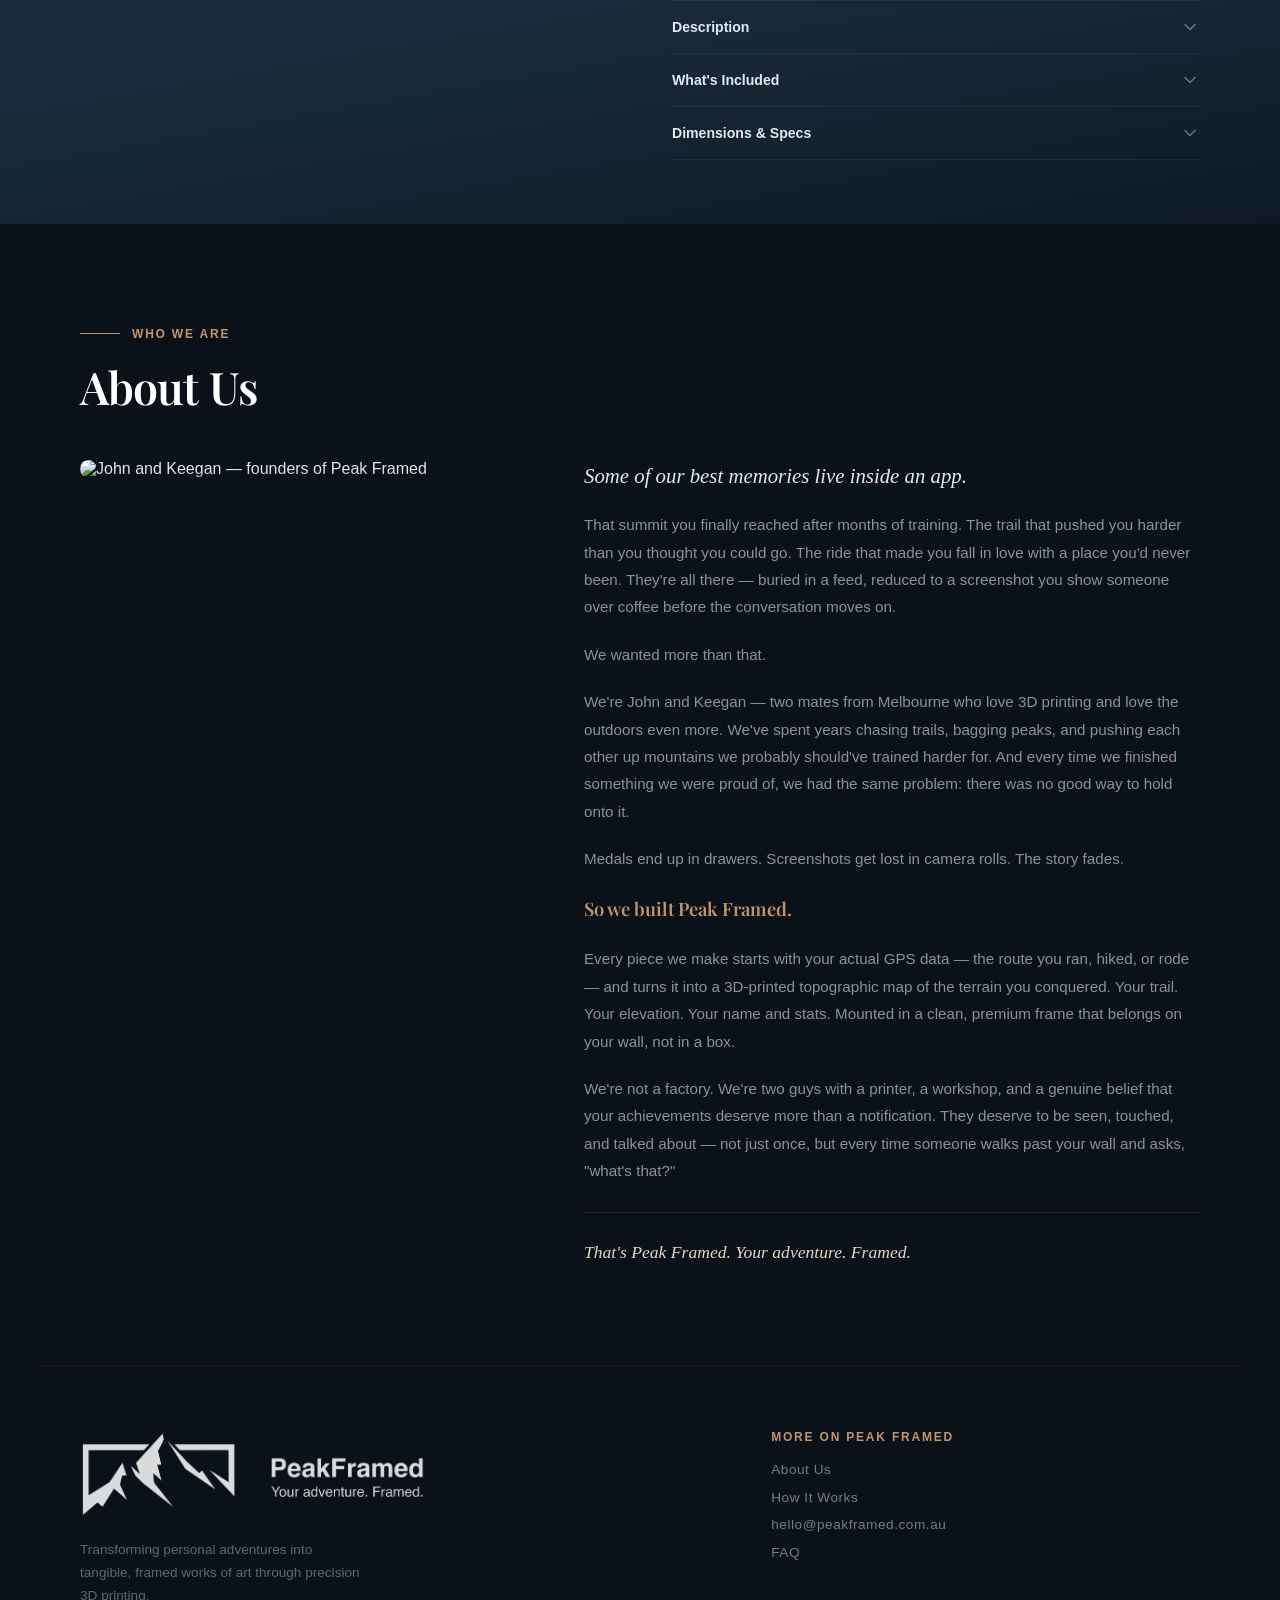
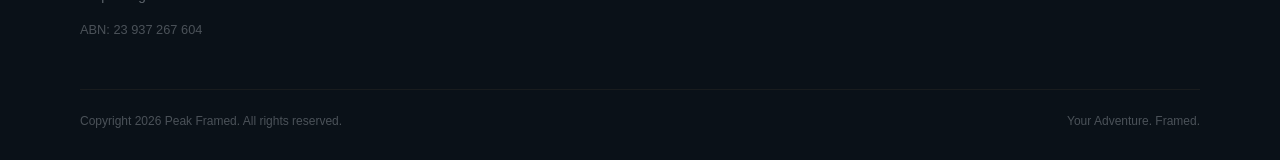
==== commit 5a23b92c: "Bump base price to $169, refactor CSS to design tokens, fix slogan - Update base price from $149 to " ====
--- a/index.html
+++ b/index.html
@@ -14,12 +14,12 @@
         extend: {
           colors: {
             peak: {
-              900: '#0a1118',
-              800: '#0f1a24',
-              700: '#162533',
-              600: '#1e3044',
-              accent: '#c4956a',
-              light: '#e8d5c0',
+              900: 'var(--color-bg)',
+              800: 'var(--color-surface-1)',
+              700: 'var(--color-surface-2)',
+              600: 'var(--color-surface-3)',
+              accent: 'var(--color-accent)',
+              light: 'var(--color-accent-light)',
             }
           },
           fontFamily: {
@@ -31,19 +31,60 @@
     }
   </script>
   <style>
+    /* =========================================================
+       Design tokens — single source of truth for the brand.
+       In a Shopify theme, these become theme settings (admin-editable).
+       Use semantic tokens (`--color-text`) over raw hex everywhere.
+       ========================================================= */
+    :root {
+      /* Surfaces (dark to less-dark) */
+      --color-bg:         #0a1118;
+      --color-surface-1:  #0f1a24;
+      --color-surface-2:  #162533;
+      --color-surface-3:  #1e3044;
+
+      /* Brand accent */
+      --color-accent:       #c4956a;
+      --color-accent-light: #e8d5c0;
+
+      /* Text */
+      --color-text:           #e2e8f0;
+      --color-text-secondary: rgba(226, 232, 240, 0.6);
+      --color-text-muted:     rgba(226, 232, 240, 0.4);
+
+      /* Neutrals */
+      --color-white: #ffffff;
+
+      /* Type */
+      --font-display: 'Playfair Display', Georgia, serif;
+      --font-body:    -apple-system, BlinkMacSystemFont, "SF Pro Text", "Helvetica Neue", Arial, sans-serif;
+
+      /* Layout */
+      --container-max: 1200px;
+      --container-pad: 2.5rem;
+
+      /* Radii */
+      --radius-sm: 4px;
+      --radius-md: 6px;
+      --radius-lg: 12px;
+
+      /* Easing */
+      --ease-spring: cubic-bezier(0.22, 1, 0.36, 1);
+    }
+
     * { margin: 0; padding: 0; box-sizing: border-box; }
     html { scroll-behavior: smooth; }
     body {
-      font-family: -apple-system, BlinkMacSystemFont, "SF Pro Text", "Helvetica Neue", Arial, sans-serif;
-      background: #0a1118;
-      color: #e2e8f0;
+      font-family: var(--font-body);
+      background: var(--color-bg);
+      color: var(--color-text);
       overflow-x: hidden;
     }
 
     /* Scrollbar */
     ::-webkit-scrollbar { width: 6px; }
-    ::-webkit-scrollbar-track { background: #0a1118; }
-    ::-webkit-scrollbar-thumb { background: #c4956a44; border-radius: 3px; }
+    ::-webkit-scrollbar-track { background: var(--color-bg); }
+    ::-webkit-scrollbar-thumb { background: rgba(196, 149, 106, 0.27); border-radius: 3px; }
 
     /* Hero */
     .hero-section {
@@ -75,7 +116,7 @@
 
     /* Section number watermark */
     .section-number {
-      font-family: 'Playfair Display', serif;
+      font-family: var(--font-display);
       font-size: clamp(8rem, 15vw, 14rem);
       font-weight: 700;
       color: transparent;
@@ -99,7 +140,7 @@
       width: 100%;
       height: 100%;
       object-fit: cover;
-      transition: transform 0.7s cubic-bezier(0.22, 1, 0.36, 1);
+      transition: transform 0.7s var(--ease-spring);
     }
     .content-image:hover img {
       transform: scale(1.03);
@@ -130,20 +171,20 @@
       letter-spacing: 0.15em;
       font-size: 0.75rem;
       font-weight: 600;
-      color: #c4956a;
+      color: var(--color-accent);
     }
     .label-line::before {
       content: '';
       display: block;
       width: 40px;
       height: 1px;
-      background: var(--line-color, #c4956a);
+      background: var(--line-color, var(--color-accent));
     }
 
     /* Nav link hover */
     .nav-link {
       position: relative;
-      color: #e2e8f0;
+      color: var(--color-text);
       text-decoration: none;
       font-size: 0.875rem;
       letter-spacing: 0.04em;
@@ -156,13 +197,13 @@
       left: 0;
       width: 0;
       height: 1px;
-      background: #c4956a;
+      background: var(--color-accent);
       transition: width 0.3s ease;
     }
-    .nav-link:hover { color: #c4956a; }
+    .nav-link:hover { color: var(--color-accent); }
     .nav-link:hover::after { width: 100%; }
     .nav-link:focus-visible {
-      outline: 2px solid #c4956a;
+      outline: 2px solid var(--color-accent);
       outline-offset: 4px;
       border-radius: 2px;
     }
@@ -173,22 +214,22 @@
       display: inline-flex;
       align-items: center;
       gap: 10px;
-      color: #c4956a;
+      color: var(--color-accent);
       font-size: 0.875rem;
       font-weight: 600;
       letter-spacing: 0.08em;
       text-decoration: none;
-      transition: transform 0.3s cubic-bezier(0.22, 1, 0.36, 1), color 0.3s ease;
-    }
-    .cta-btn:hover { color: #e8d5c0; transform: translateX(4px); }
+      transition: transform 0.3s var(--ease-spring), color 0.3s ease;
+    }
+    .cta-btn:hover { color: var(--color-accent-light); transform: translateX(4px); }
     .cta-btn:focus-visible {
-      outline: 2px solid #c4956a;
+      outline: 2px solid var(--color-accent);
       outline-offset: 4px;
       border-radius: 2px;
     }
     .cta-btn:active { opacity: 0.8; }
     .cta-btn svg {
-      transition: transform 0.3s cubic-bezier(0.22, 1, 0.36, 1);
+      transition: transform 0.3s var(--ease-spring);
     }
     .cta-btn:hover svg { transform: translateX(3px); }
 
@@ -235,7 +276,7 @@
       transform: scale(1.15);
     }
     .social-links a:focus-visible {
-      outline: 2px solid #c4956a;
+      outline: 2px solid var(--color-accent);
       outline-offset: 4px;
       border-radius: 2px;
     }
@@ -279,7 +320,7 @@
     }
     .vertical-nav a:hover { color: rgba(255,255,255,0.7); }
     .vertical-nav a:focus-visible {
-      outline: 2px solid #c4956a;
+      outline: 2px solid var(--color-accent);
       outline-offset: 4px;
       border-radius: 2px;
     }
@@ -305,14 +346,14 @@
       cursor: pointer;
       break-inside: avoid;
       margin-bottom: 14px;
-      transition: transform 0.4s cubic-bezier(0.22, 1, 0.36, 1), box-shadow 0.4s cubic-bezier(0.22, 1, 0.36, 1);
+      transition: transform 0.4s var(--ease-spring), box-shadow 0.4s var(--ease-spring);
     }
     .gallery-item:hover {
       transform: translateY(-6px);
       box-shadow: 0 20px 40px rgba(0,0,0,0.4), 0 8px 16px rgba(196,149,106,0.08);
     }
     .gallery-item:focus-visible {
-      outline: 2px solid #c4956a;
+      outline: 2px solid var(--color-accent);
       outline-offset: 3px;
       border-radius: 6px;
     }
@@ -323,7 +364,7 @@
       height: 100%;
       object-fit: cover;
       display: block;
-      transition: transform 0.6s cubic-bezier(0.22, 1, 0.36, 1);
+      transition: transform 0.6s var(--ease-spring);
     }
     .gallery-item:hover img {
       transform: scale(1.04);
@@ -351,7 +392,7 @@
       justify-content: center;
       opacity: 0;
       pointer-events: none;
-      transition: opacity 0.35s cubic-bezier(0.22, 1, 0.36, 1);
+      transition: opacity 0.35s var(--ease-spring);
     }
     .gallery-lightbox.active {
       opacity: 1;
@@ -363,7 +404,7 @@
       object-fit: contain;
       border-radius: 4px;
       transform: scale(0.92);
-      transition: transform 0.4s cubic-bezier(0.22, 1, 0.36, 1);
+      transition: transform 0.4s var(--ease-spring);
     }
     .gallery-lightbox.active .lightbox-img {
       transform: scale(1);
@@ -381,7 +422,7 @@
       line-height: 1;
     }
     .lightbox-close:hover { color: #fff; transform: scale(1.15); }
-    .lightbox-close:focus-visible { outline: 2px solid #c4956a; outline-offset: 4px; border-radius: 2px; }
+    .lightbox-close:focus-visible { outline: 2px solid var(--color-accent); outline-offset: 4px; border-radius: 2px; }
     .lightbox-prev,
     .lightbox-next {
       position: absolute;
@@ -410,7 +451,7 @@
     }
     .lightbox-prev:focus-visible,
     .lightbox-next:focus-visible {
-      outline: 2px solid #c4956a;
+      outline: 2px solid var(--color-accent);
       outline-offset: 4px;
     }
     .lightbox-prev:active,
@@ -427,7 +468,7 @@
       position: relative;
       border-radius: 6px;
       overflow: hidden;
-      background: #0f1a24;
+      background: var(--color-surface-1);
       aspect-ratio: 1;
     }
     .product-image-wrap img {
@@ -437,12 +478,12 @@
       height: 100%;
       object-fit: cover;
       opacity: 0;
-      transition: opacity 0.5s cubic-bezier(0.22, 1, 0.36, 1);
+      transition: opacity 0.5s var(--ease-spring);
     }
     .product-image-wrap img.active { opacity: 1; }
 
     .product-right h2 {
-      font-family: 'Playfair Display', Georgia, serif;
+      font-family: var(--font-display);
       font-size: clamp(1.8rem, 3vw, 2.4rem);
       font-weight: 600;
       line-height: 1.15;
@@ -456,7 +497,7 @@
       line-height: 1.6;
     }
     .product-price {
-      font-family: 'Playfair Display', Georgia, serif;
+      font-family: var(--font-display);
       font-size: 1.6rem;
       font-weight: 600;
       color: #fff;
@@ -501,15 +542,15 @@
     }
     .frame-btn:hover {
       border-color: rgba(196,149,106,0.4);
-      color: #e2e8f0;
+      color: var(--color-text);
     }
     .frame-btn.active {
-      border-color: #c4956a;
+      border-color: var(--color-accent);
       color: #fff;
       background: rgba(196,149,106,0.1);
     }
     .frame-btn:focus-visible {
-      outline: 2px solid #c4956a;
+      outline: 2px solid var(--color-accent);
       outline-offset: 2px;
       border-radius: 6px;
     }
@@ -540,7 +581,7 @@
       border-radius: 6px;
       padding: 0.7rem 0.9rem;
       font-size: 0.88rem;
-      color: #e2e8f0;
+      color: var(--color-text);
       font-family: inherit;
       transition: border-color 0.3s ease;
       width: 100%;
@@ -557,7 +598,7 @@
     .order-field input:focus,
     .order-field select:focus {
       outline: none;
-      border-color: #c4956a;
+      border-color: var(--color-accent);
     }
     .order-field-row {
       display: grid;
@@ -572,8 +613,8 @@
       padding-right: 2.5rem;
     }
     .order-field select option {
-      background: #0f1a24;
-      color: #e2e8f0;
+      background: var(--color-surface-1);
+      color: var(--color-text);
     }
 
     /* Route upload section */
@@ -590,7 +631,7 @@
       gap: 0.5rem;
       font-size: 0.85rem;
       font-weight: 600;
-      color: #e2e8f0;
+      color: var(--color-text);
       margin-bottom: 0.4rem;
     }
     .route-upload-desc {
@@ -622,15 +663,15 @@
     }
     .route-tab:hover {
       border-color: rgba(196,149,106,0.4);
-      color: #e2e8f0;
+      color: var(--color-text);
     }
     .route-tab.active {
-      border-color: #c4956a;
+      border-color: var(--color-accent);
       color: #fff;
       background: rgba(196,149,106,0.1);
     }
     .route-tab:focus-visible {
-      outline: 2px solid #c4956a;
+      outline: 2px solid var(--color-accent);
       outline-offset: 2px;
       border-radius: 6px;
     }
@@ -664,7 +705,7 @@
       background: rgba(196,149,106,0.04);
     }
     .file-upload-zone.drag-over {
-      border-color: #c4956a;
+      border-color: var(--color-accent);
       background: rgba(196,149,106,0.08);
     }
     .file-upload-zone.has-file {
@@ -682,7 +723,7 @@
     }
     .file-name-display {
       font-size: 0.75rem;
-      color: #c4956a;
+      color: var(--color-accent);
       margin-top: 0.4rem;
       display: block;
       min-height: 1rem;
@@ -692,15 +733,15 @@
     .order-btn {
       width: 100%;
       padding: 1rem;
-      background: #c4956a;
+      background: var(--color-accent);
       border: none;
       border-radius: 6px;
-      color: #0a1118;
+      color: var(--color-bg);
       font-size: 0.9rem;
       font-weight: 700;
       letter-spacing: 0.06em;
       cursor: pointer;
-      transition: background 0.3s ease, transform 0.3s cubic-bezier(0.22, 1, 0.36, 1);
+      transition: background 0.3s ease, transform 0.3s var(--ease-spring);
       margin-top: 0.5rem;
     }
     .order-btn:hover {
@@ -755,7 +796,7 @@
       font-weight: 700;
       letter-spacing: 0.06em;
       text-transform: uppercase;
-      color: #c4956a;
+      color: var(--color-accent);
     }
     .addon-btn.active .addon-price {
       color: #ffffff;
@@ -773,7 +814,7 @@
       border-radius: 50%;
       border: 1px solid rgba(196,149,106,0.6);
       background: rgba(10,17,24,0.4);
-      color: #c4956a;
+      color: var(--color-accent);
       font-family: Georgia, serif;
       font-style: italic;
       font-size: 12px;
@@ -785,8 +826,8 @@
       z-index: 2;
     }
     .addon-info:hover {
-      background: #c4956a;
-      color: #0a1118;
+      background: var(--color-accent);
+      color: var(--color-bg);
       transform: scale(1.08);
     }
     .addon-btn.active .addon-info {
@@ -795,7 +836,7 @@
     }
     .addon-btn.active .addon-info:hover {
       background: #ffffff;
-      color: #0a1118;
+      color: var(--color-bg);
     }
     @media (max-width: 520px) {
       .addon-grid { grid-template-columns: 1fr; }
@@ -808,7 +849,7 @@
       background: transparent;
       border: 1px solid rgba(196,149,106,0.5);
       border-radius: 6px;
-      color: #c4956a;
+      color: var(--color-accent);
       font-size: 0.85rem;
       font-weight: 600;
       letter-spacing: 0.08em;
@@ -823,11 +864,11 @@
     }
     .order-toggle:hover {
       background: rgba(196,149,106,0.08);
-      color: #e8d5c0;
-      border-color: #c4956a;
+      color: var(--color-accent-light);
+      border-color: var(--color-accent);
     }
     .order-toggle svg {
-      transition: transform 0.35s cubic-bezier(0.22, 1, 0.36, 1);
+      transition: transform 0.35s var(--ease-spring);
     }
     .order-collapse.open + .order-toggle svg,
     .order-toggle.open svg {
@@ -837,7 +878,7 @@
       max-height: 0;
       overflow: hidden;
       opacity: 0;
-      transition: max-height 0.5s cubic-bezier(0.22, 1, 0.36, 1), opacity 0.4s ease, margin 0.4s ease;
+      transition: max-height 0.5s var(--ease-spring), opacity 0.4s ease, margin 0.4s ease;
       margin-top: 0;
     }
     .order-collapse.open {
@@ -870,7 +911,7 @@
     .delivery-option svg {
       flex-shrink: 0;
       margin-top: 2px;
-      color: #c4956a;
+      color: var(--color-accent);
     }
     .delivery-option-title {
       font-size: 0.82rem;
@@ -901,13 +942,13 @@
       border: none;
       width: 100%;
       text-align: left;
-      color: #e2e8f0;
+      color: var(--color-text);
       font-size: 0.88rem;
       font-weight: 600;
     }
-    .product-accordion-header:hover { color: #c4956a; }
+    .product-accordion-header:hover { color: var(--color-accent); }
     .product-accordion-header:focus-visible {
-      outline: 2px solid #c4956a;
+      outline: 2px solid var(--color-accent);
       outline-offset: 2px;
       border-radius: 2px;
     }
@@ -922,7 +963,7 @@
     .product-accordion-body {
       max-height: 0;
       overflow: hidden;
-      transition: max-height 0.4s cubic-bezier(0.22, 1, 0.36, 1);
+      transition: max-height 0.4s var(--ease-spring);
     }
     .product-accordion-item.open .product-accordion-body {
       max-height: 500px;
@@ -938,7 +979,7 @@
     .fade-up {
       opacity: 0;
       transform: translateY(30px);
-      transition: opacity 0.8s cubic-bezier(0.22, 1, 0.36, 1), transform 0.8s cubic-bezier(0.22, 1, 0.36, 1);
+      transition: opacity 0.8s var(--ease-spring), transform 0.8s var(--ease-spring);
     }
     .fade-up.visible {
       opacity: 1;
@@ -960,7 +1001,7 @@
       display: block;
       width: 22px;
       height: 2px;
-      background: #e2e8f0;
+      background: var(--color-text);
       border-radius: 1px;
       transition: transform 0.3s ease, opacity 0.3s ease;
     }
@@ -981,14 +1022,14 @@
     }
     .mobile-nav.open { display: flex; }
     .mobile-nav a {
-      font-family: 'Playfair Display', Georgia, serif;
+      font-family: var(--font-display);
       font-size: 1.5rem;
-      color: #e2e8f0;
+      color: var(--color-text);
       text-decoration: none;
       transition: color 0.3s ease;
     }
-    .mobile-nav a:hover { color: #c4956a; }
-    .mobile-nav a:focus-visible { outline: 2px solid #c4956a; outline-offset: 4px; border-radius: 2px; }
+    .mobile-nav a:hover { color: var(--color-accent); }
+    .mobile-nav a:focus-visible { outline: 2px solid var(--color-accent); outline-offset: 4px; border-radius: 2px; }
     .mobile-nav a:active { opacity: 0.8; }
 
     /* Responsive */
@@ -1127,24 +1168,24 @@
       color: rgba(226,232,240,0.6);
     }
     .about-us-lead {
-      font-family: 'Playfair Display', Georgia, serif;
+      font-family: var(--font-display);
       font-size: 1.3rem !important;
       font-weight: 500;
       line-height: 1.5 !important;
-      color: #e2e8f0 !important;
+      color: var(--color-text) !important;
       font-style: italic;
     }
     .about-us-highlight {
-      font-family: 'Playfair Display', Georgia, serif;
+      font-family: var(--font-display);
       font-size: 1.15rem !important;
       font-weight: 600;
-      color: #c4956a !important;
+      color: var(--color-accent) !important;
     }
     .about-us-sign-off {
-      font-family: 'Playfair Display', Georgia, serif;
+      font-family: var(--font-display);
       font-size: 1.1rem !important;
       font-weight: 500;
-      color: #e8d5c0 !important;
+      color: var(--color-accent-light) !important;
       font-style: italic;
       margin-top: 0.5rem;
       padding-top: 1.5rem;
@@ -1245,7 +1286,7 @@
     <!-- Left-aligned hero content like MNTN -->
     <div class="hero-content" style="position:relative; z-index:10; flex:1; display:flex; flex-direction:column; justify-content:flex-start; align-items:flex-start; text-align:left; padding:0 2.5rem; padding-top:14vh; padding-left:5rem;">
       <p class="label-line" style="margin-bottom:1.5rem; color:#fff; --line-color:#fff;">Your Adventure. Framed.</p>
-      <h1 style="font-family:'Playfair Display',Georgia,serif; font-size:clamp(2.5rem,5.5vw,4.5rem); font-weight:600; line-height:1.1; letter-spacing:-0.03em; color:#fff; max-width:700px;">
+      <h1 style="font-family:var(--font-display); font-size:clamp(2.5rem,5.5vw,4.5rem); font-weight:600; line-height:1.1; letter-spacing:-0.03em; color:#fff; max-width:700px;">
         Turn Your Adventures<br>Into Timeless Art
       </h1>
       <p class="body-text" style="margin-top:1.5rem; font-size:1.05rem; line-height:1.7; color:rgba(255,255,255,0.85); max-width:480px; text-shadow:0 1px 8px rgba(0,0,0,0.6), 0 0 20px rgba(0,0,0,0.3);">
@@ -1271,7 +1312,7 @@
       <div class="fade-up section-text" style="position:relative;">
         <span class="section-number" style="right:-1rem; left:auto;">01</span>
         <p class="label-line" style="margin-bottom:1.25rem; position:relative; z-index:2;">Connect Your App</p>
-        <h2 style="font-family:'Playfair Display',Georgia,serif; font-size:clamp(2rem,3.5vw,2.8rem); font-weight:600; line-height:1.15; letter-spacing:-0.02em; color:#fff; position:relative; z-index:2;">
+        <h2 style="font-family:var(--font-display); font-size:clamp(2rem,3.5vw,2.8rem); font-weight:600; line-height:1.15; letter-spacing:-0.02em; color:#fff; position:relative; z-index:2;">
           Sync Your<br>Adventures
         </h2>
         <p style="margin-top:1.25rem; font-size:0.95rem; line-height:1.7; color:rgba(226,232,240,0.6); max-width:400px; position:relative; z-index:2;">
@@ -1300,7 +1341,7 @@
       <div class="fade-up section-text" style="position:relative; transition-delay:0.15s;">
         <span class="section-number" style="right:-1rem; left:auto;">02</span>
         <p class="label-line" style="margin-bottom:1.25rem; position:relative; z-index:2;">3D Printed Terrain</p>
-        <h2 style="font-family:'Playfair Display',Georgia,serif; font-size:clamp(2rem,3.5vw,2.8rem); font-weight:600; line-height:1.15; letter-spacing:-0.02em; color:#fff; position:relative; z-index:2;">
+        <h2 style="font-family:var(--font-display); font-size:clamp(2rem,3.5vw,2.8rem); font-weight:600; line-height:1.15; letter-spacing:-0.02em; color:#fff; position:relative; z-index:2;">
           Crafted With<br>Precision
         </h2>
         <p style="margin-top:1.25rem; font-size:0.95rem; line-height:1.7; color:rgba(226,232,240,0.6); max-width:400px; position:relative; z-index:2;">
@@ -1321,7 +1362,7 @@
       <div class="fade-up section-text" style="position:relative;">
         <span class="section-number" style="right:-1rem; left:auto;">03</span>
         <p class="label-line" style="margin-bottom:1.25rem; position:relative; z-index:2;">Framed & Delivered</p>
-        <h2 style="font-family:'Playfair Display',Georgia,serif; font-size:clamp(2rem,3.5vw,2.8rem); font-weight:600; line-height:1.15; letter-spacing:-0.02em; color:#fff; position:relative; z-index:2;">
+        <h2 style="font-family:var(--font-display); font-size:clamp(2rem,3.5vw,2.8rem); font-weight:600; line-height:1.15; letter-spacing:-0.02em; color:#fff; position:relative; z-index:2;">
           Your Memory,<br>On Display
         </h2>
         <p style="margin-top:1.25rem; font-size:0.95rem; line-height:1.7; color:rgba(226,232,240,0.6); max-width:400px; position:relative; z-index:2;">
@@ -1343,7 +1384,7 @@
   <section id="our-work" style="position:relative; padding:6rem 2.5rem 4rem; max-width:1200px; margin:0 auto;">
     <div class="fade-up" style="margin-bottom:3rem;">
       <p class="label-line" style="margin-bottom:1.25rem;">Our Work</p>
-      <h2 style="font-family:'Playfair Display',Georgia,serif; font-size:clamp(2rem,3.5vw,2.8rem); font-weight:600; line-height:1.15; letter-spacing:-0.02em; color:#fff;">
+      <h2 style="font-family:var(--font-display); font-size:clamp(2rem,3.5vw,2.8rem); font-weight:600; line-height:1.15; letter-spacing:-0.02em; color:#fff;">
         Gallery
       </h2>
     </div>
@@ -1383,11 +1424,11 @@
   </div>
 
   <!-- ========== ORDER / PRODUCT ========== -->
-  <section id="get-started" style="position:relative; padding:6rem 0 4rem; background: linear-gradient(170deg, #0f1a24 0%, #162533 40%, #1a2d3f 70%, #0f1a24 100%);">
+  <section id="get-started" style="position:relative; padding:6rem 0 4rem; background: linear-gradient(170deg, var(--color-surface-1) 0%, var(--color-surface-2) 40%, #1a2d3f 70%, var(--color-surface-1) 100%);">
     <div style="max-width:1200px; margin:0 auto; padding:0 2.5rem;">
     <div class="fade-up" style="margin-bottom:3rem;">
       <p class="label-line" style="margin-bottom:1.25rem;">Order Yours</p>
-      <h2 style="font-family:'Playfair Display',Georgia,serif; font-size:clamp(2rem,3.5vw,2.8rem); font-weight:600; line-height:1.15; letter-spacing:-0.02em; color:#fff;">
+      <h2 style="font-family:var(--font-display); font-size:clamp(2rem,3.5vw,2.8rem); font-weight:600; line-height:1.15; letter-spacing:-0.02em; color:#fff;">
         Get Your Adventure Printed
       </h2>
     </div>
@@ -1407,7 +1448,7 @@
         <p class="product-subtitle">Your accomplishment, beautifully 3D-printed in stunning detail and professionally framed.</p>
 
         <div class="product-price">
-          $149 <span class="price-note">AUD · Delivery included</span>
+          $169 <span class="price-note">AUD · Delivery included</span>
         </div>
 
         <!-- Frame selection -->
@@ -1445,12 +1486,12 @@
           <input type="hidden" name="Frame Colour" id="frameColourInput" value="Black Frame">
           <input type="hidden" name="Tile Colour" id="tileColourInput" value="Black tile · White trail">
           <input type="hidden" name="Add-On" id="addonInput" value="Frame only">
-          <input type="hidden" name="Total Price" id="totalPriceInput" value="$149 AUD">
+          <input type="hidden" name="Total Price" id="totalPriceInput" value="$169 AUD">
 
           <!-- GPS Route Data -->
           <div class="route-upload-section">
             <div class="route-upload-header">
-              <svg width="18" height="18" viewBox="0 0 24 24" fill="none" stroke="#c4956a" stroke-width="1.5" stroke-linecap="round" stroke-linejoin="round"><path d="M21 10c0 7-9 13-9 13s-9-6-9-13a9 9 0 0 1 18 0z"/><circle cx="12" cy="10" r="3"/></svg>
+              <svg width="18" height="18" viewBox="0 0 24 24" fill="none" stroke="var(--color-accent)" stroke-width="1.5" stroke-linecap="round" stroke-linejoin="round"><path d="M21 10c0 7-9 13-9 13s-9-6-9-13a9 9 0 0 1 18 0z"/><circle cx="12" cy="10" r="3"/></svg>
               <span>Your Route Data</span>
             </div>
             <p class="route-upload-desc">Share your adventure with us using any of the options below. We'll use this to create your 3D map.</p>
@@ -1581,7 +1622,7 @@
             </div>
           </div>
 
-          <button type="submit" class="order-btn" id="orderBtn">Order Now — $149 AUD</button>
+          <button type="submit" class="order-btn" id="orderBtn">Order Now — $169 AUD</button>
 
           <p class="order-note">
             After placing your order, we'll send you a confirmation email. If we need any additional information or clarification about your adventure details, we'll reach out to you via email.
@@ -1642,7 +1683,7 @@
             </button>
             <div class="product-accordion-body">
               <div class="product-accordion-content">
-                Details coming soon — check back or contact us at <a href="mailto:hello@peakframed.com.au" style="color:#c4956a;">hello@peakframed.com.au</a>
+                Details coming soon — check back or contact us at <a href="mailto:hello@peakframed.com.au" style="color:var(--color-accent);">hello@peakframed.com.au</a>
               </div>
             </div>
           </div>
@@ -1656,7 +1697,7 @@
   <section id="about-us" style="position:relative; padding:6rem 2.5rem; max-width:1200px; margin:0 auto;">
     <div class="fade-up" style="margin-bottom:3rem;">
       <p class="label-line" style="margin-bottom:1.25rem;">Who We Are</p>
-      <h2 style="font-family:'Playfair Display',Georgia,serif; font-size:clamp(2rem,3.5vw,2.8rem); font-weight:600; line-height:1.15; letter-spacing:-0.02em; color:#fff;">
+      <h2 style="font-family:var(--font-display); font-size:clamp(2rem,3.5vw,2.8rem); font-weight:600; line-height:1.15; letter-spacing:-0.02em; color:#fff;">
         About Us
       </h2>
     </div>
@@ -1702,7 +1743,7 @@
       </div>
       <!-- Links col -->
       <div>
-        <h4 style="font-size:0.75rem; text-transform:uppercase; letter-spacing:0.15em; color:#c4956a; margin-bottom:1rem; font-weight:600;">More on Peak Framed</h4>
+        <h4 style="font-size:0.75rem; text-transform:uppercase; letter-spacing:0.15em; color:var(--color-accent); margin-bottom:1rem; font-weight:600;">More on Peak Framed</h4>
         <ul style="list-style:none; display:flex; flex-direction:column; gap:0.6rem;">
           <li><a href="#about-us" class="nav-link" style="font-size:0.85rem; color:rgba(226,232,240,0.5);">About Us</a></li>
           <li><a href="#how-it-works" class="nav-link" style="font-size:0.85rem; color:rgba(226,232,240,0.5);">How It Works</a></li>
@@ -1885,7 +1926,7 @@
       document.querySelectorAll('.frame-btn[data-addon]').forEach(btn => btn.classList.remove('active'));
       document.querySelector(`.frame-btn[data-addon="${key}"]`).classList.add('active');
       const opt = ADDON_LABELS[key];
-      const total = 149 + opt.extra;
+      const total = 169 + opt.extra;
       document.getElementById('addonInput').value = opt.label;
       document.getElementById('totalPriceInput').value = `$${total} AUD`;
       document.getElementById('orderBtn').textContent = `Order Now — $${total} AUD`;
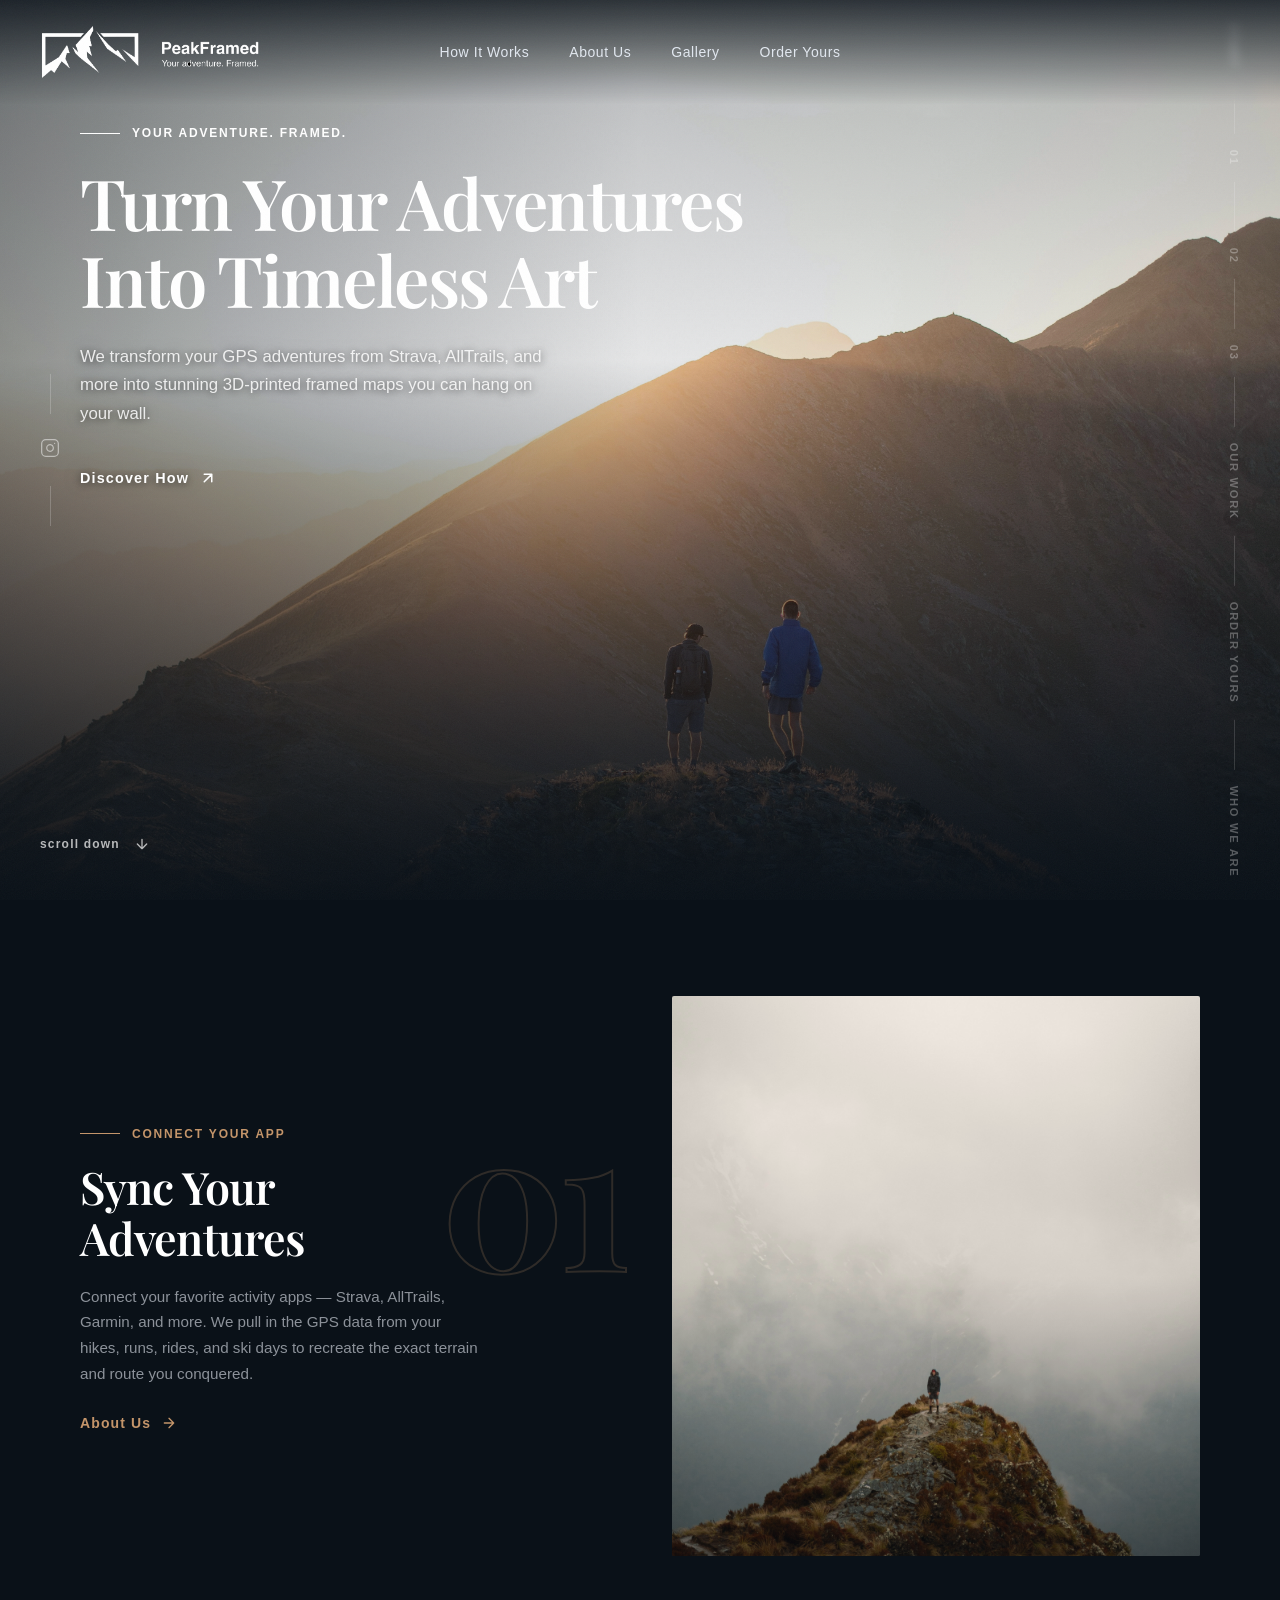
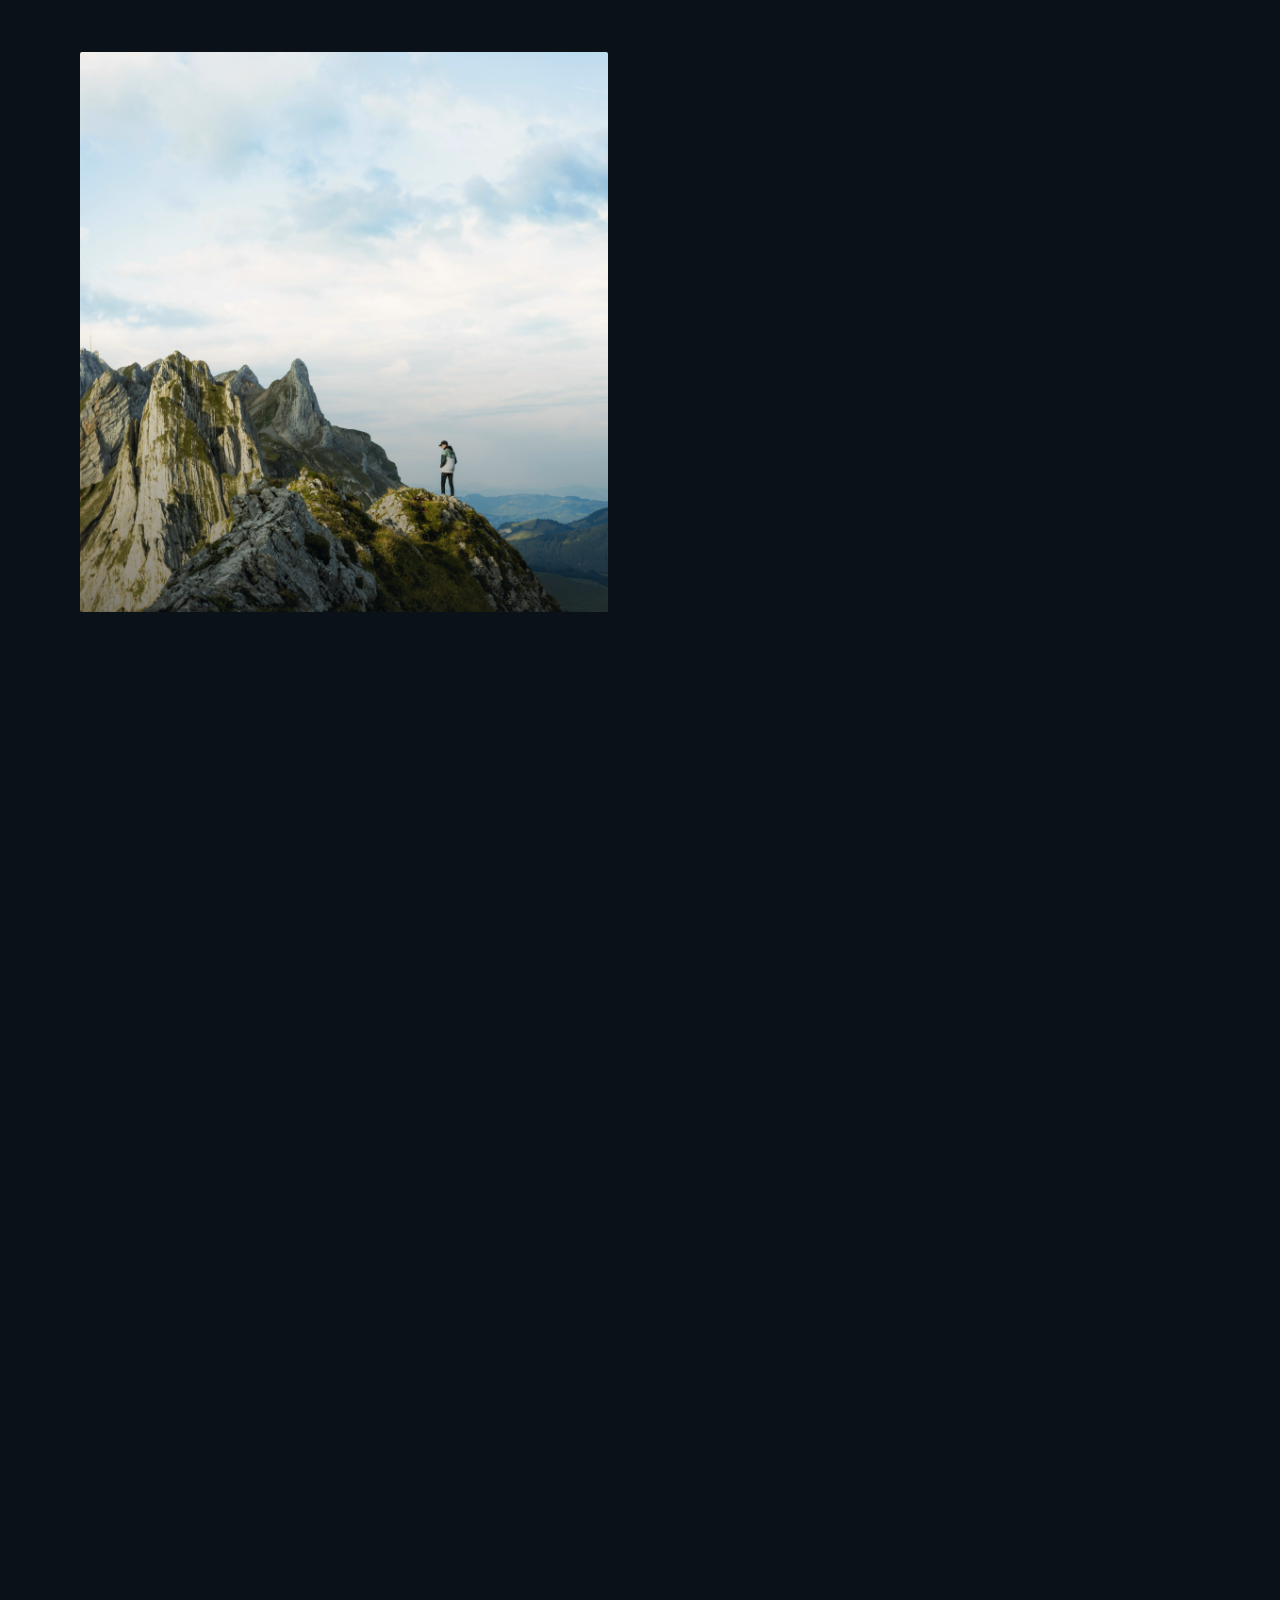
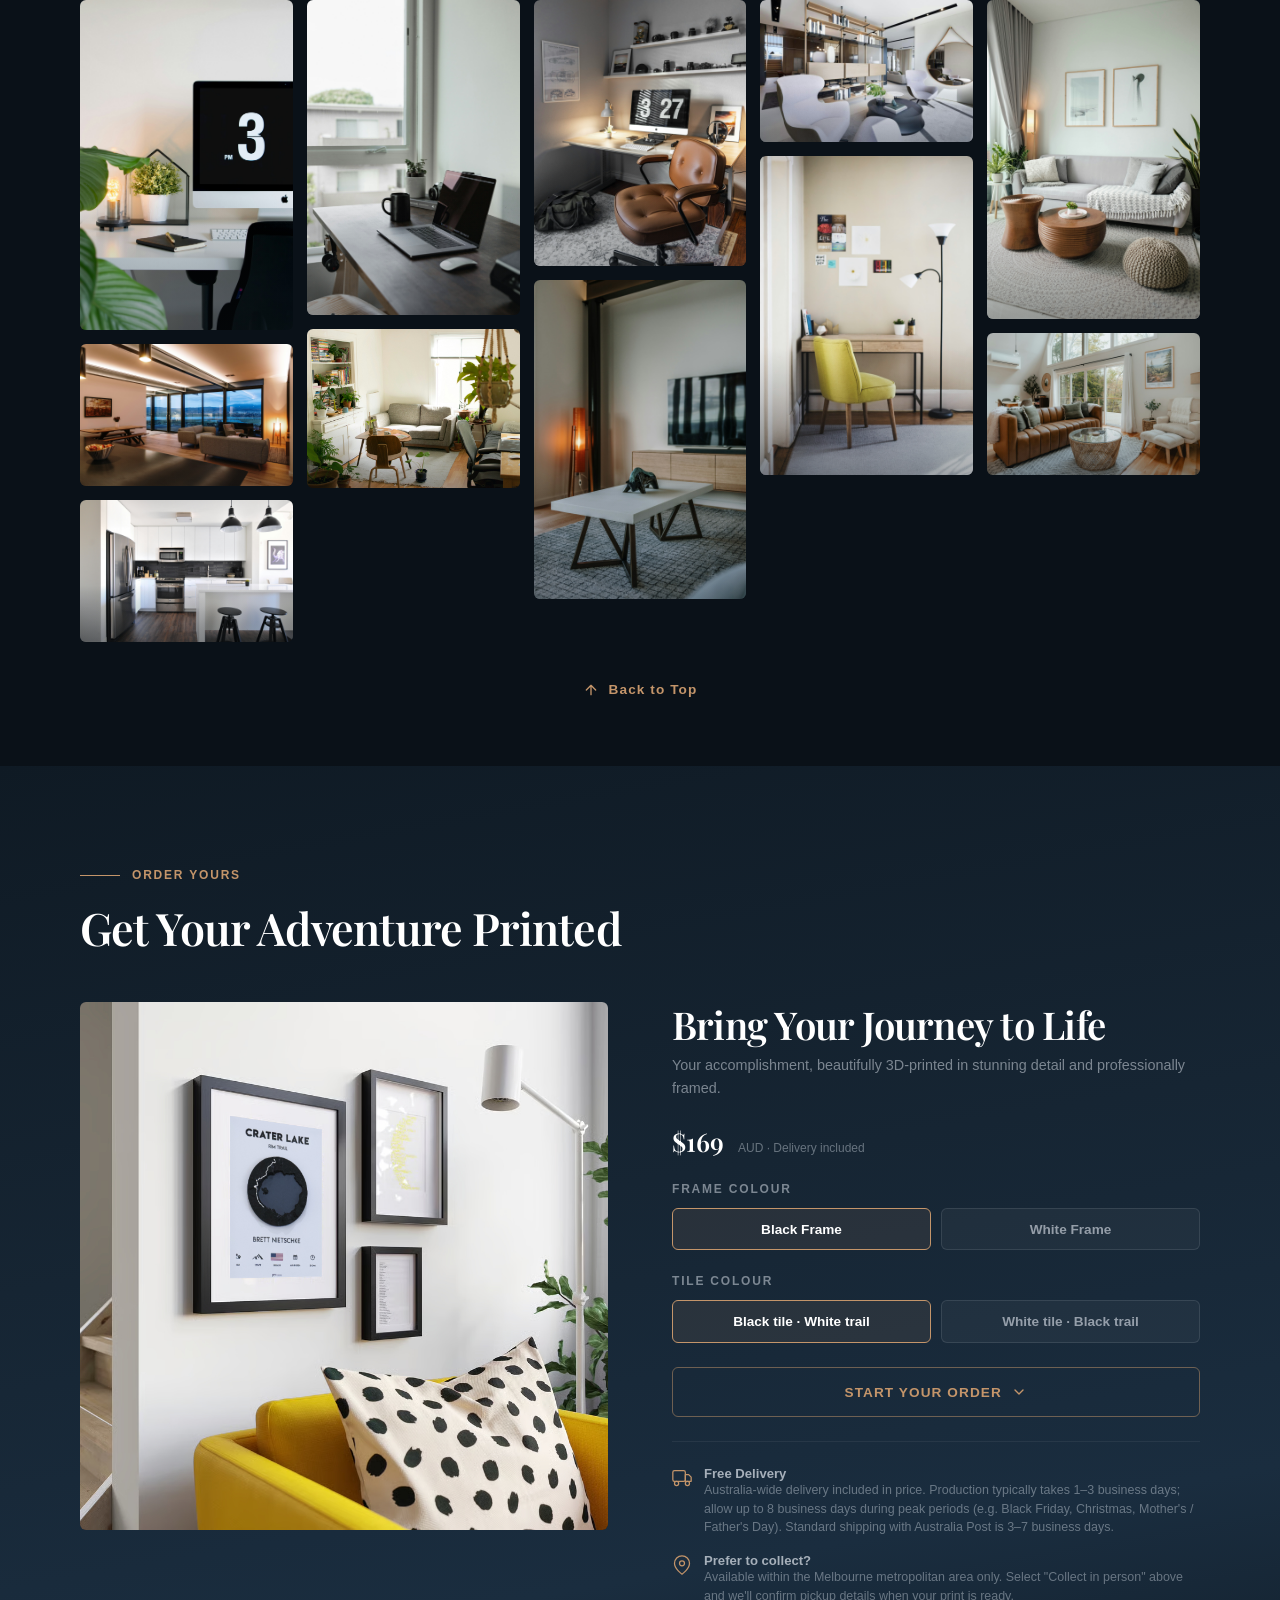
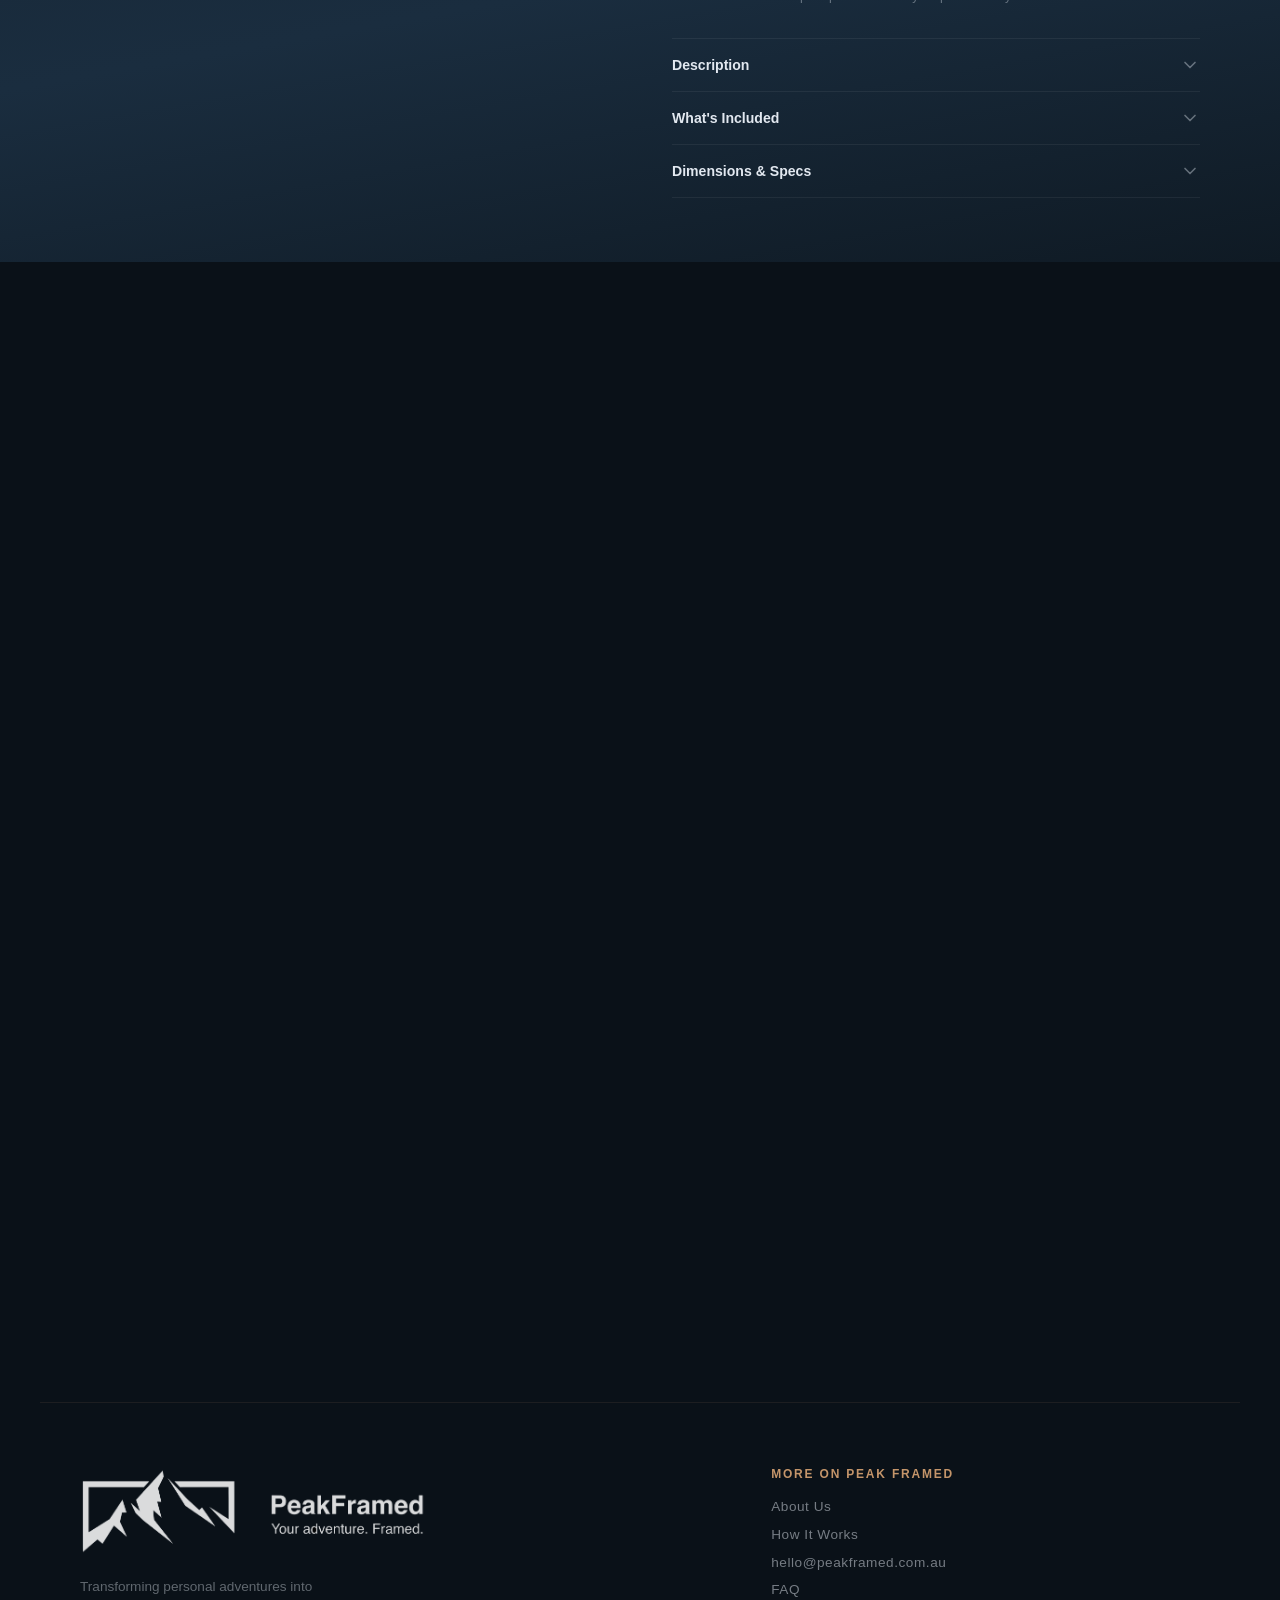
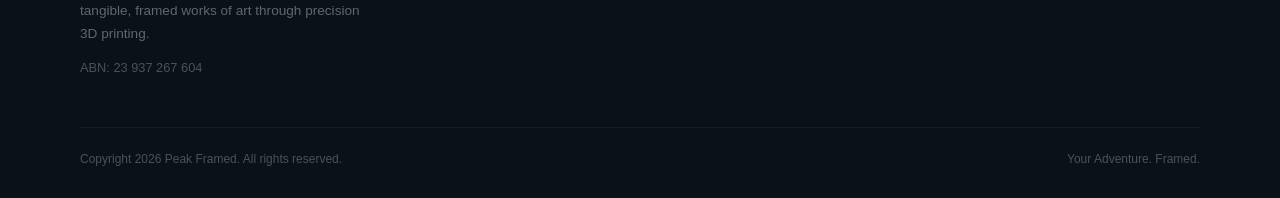
==== commit 9befa151: "Update production time and clarify Melbourne-only collection - Production wording in delivery panel " ====
--- a/index.html
+++ b/index.html
@@ -1594,6 +1594,7 @@
               <option value="delivery">Delivery (included in price)</option>
               <option value="collect">Collect in person</option>
             </select>
+            <span class="route-field-hint">Collection in person is available within the Melbourne metropolitan area only. We'll confirm pickup details when your order is ready.</span>
           </div>
 
           <!-- Optional Add-Ons -->
@@ -1636,14 +1637,14 @@
             <svg width="20" height="20" viewBox="0 0 24 24" fill="none" stroke="currentColor" stroke-width="1.5" stroke-linecap="round" stroke-linejoin="round"><rect x="1" y="3" width="15" height="13" rx="2"/><path d="M16 8h4l3 3v5h-7V8z"/><circle cx="5.5" cy="18.5" r="2.5"/><circle cx="18.5" cy="18.5" r="2.5"/></svg>
             <div>
               <div class="delivery-option-title">Free Delivery</div>
-              <div class="delivery-option-text">Australia-wide delivery included in price. Allow 7–14 business days for printing and shipping.</div>
+              <div class="delivery-option-text">Australia-wide delivery included in price. Production typically takes 1–3 business days; allow up to 8 business days during peak periods (e.g. Black Friday, Christmas, Mother's / Father's Day). Standard shipping with Australia Post is 3–7 business days.</div>
             </div>
           </div>
           <div class="delivery-option">
             <svg width="20" height="20" viewBox="0 0 24 24" fill="none" stroke="currentColor" stroke-width="1.5" stroke-linecap="round" stroke-linejoin="round"><path d="M21 10c0 7-9 13-9 13s-9-6-9-13a9 9 0 0 1 18 0z"/><circle cx="12" cy="10" r="3"/></svg>
             <div>
               <div class="delivery-option-title">Prefer to collect?</div>
-              <div class="delivery-option-text">Select "Collect in person" above and we'll notify you when your print is ready for pickup.</div>
+              <div class="delivery-option-text">Available within the Melbourne metropolitan area only. Select "Collect in person" above and we'll confirm pickup details when your print is ready.</div>
             </div>
           </div>
         </div>
